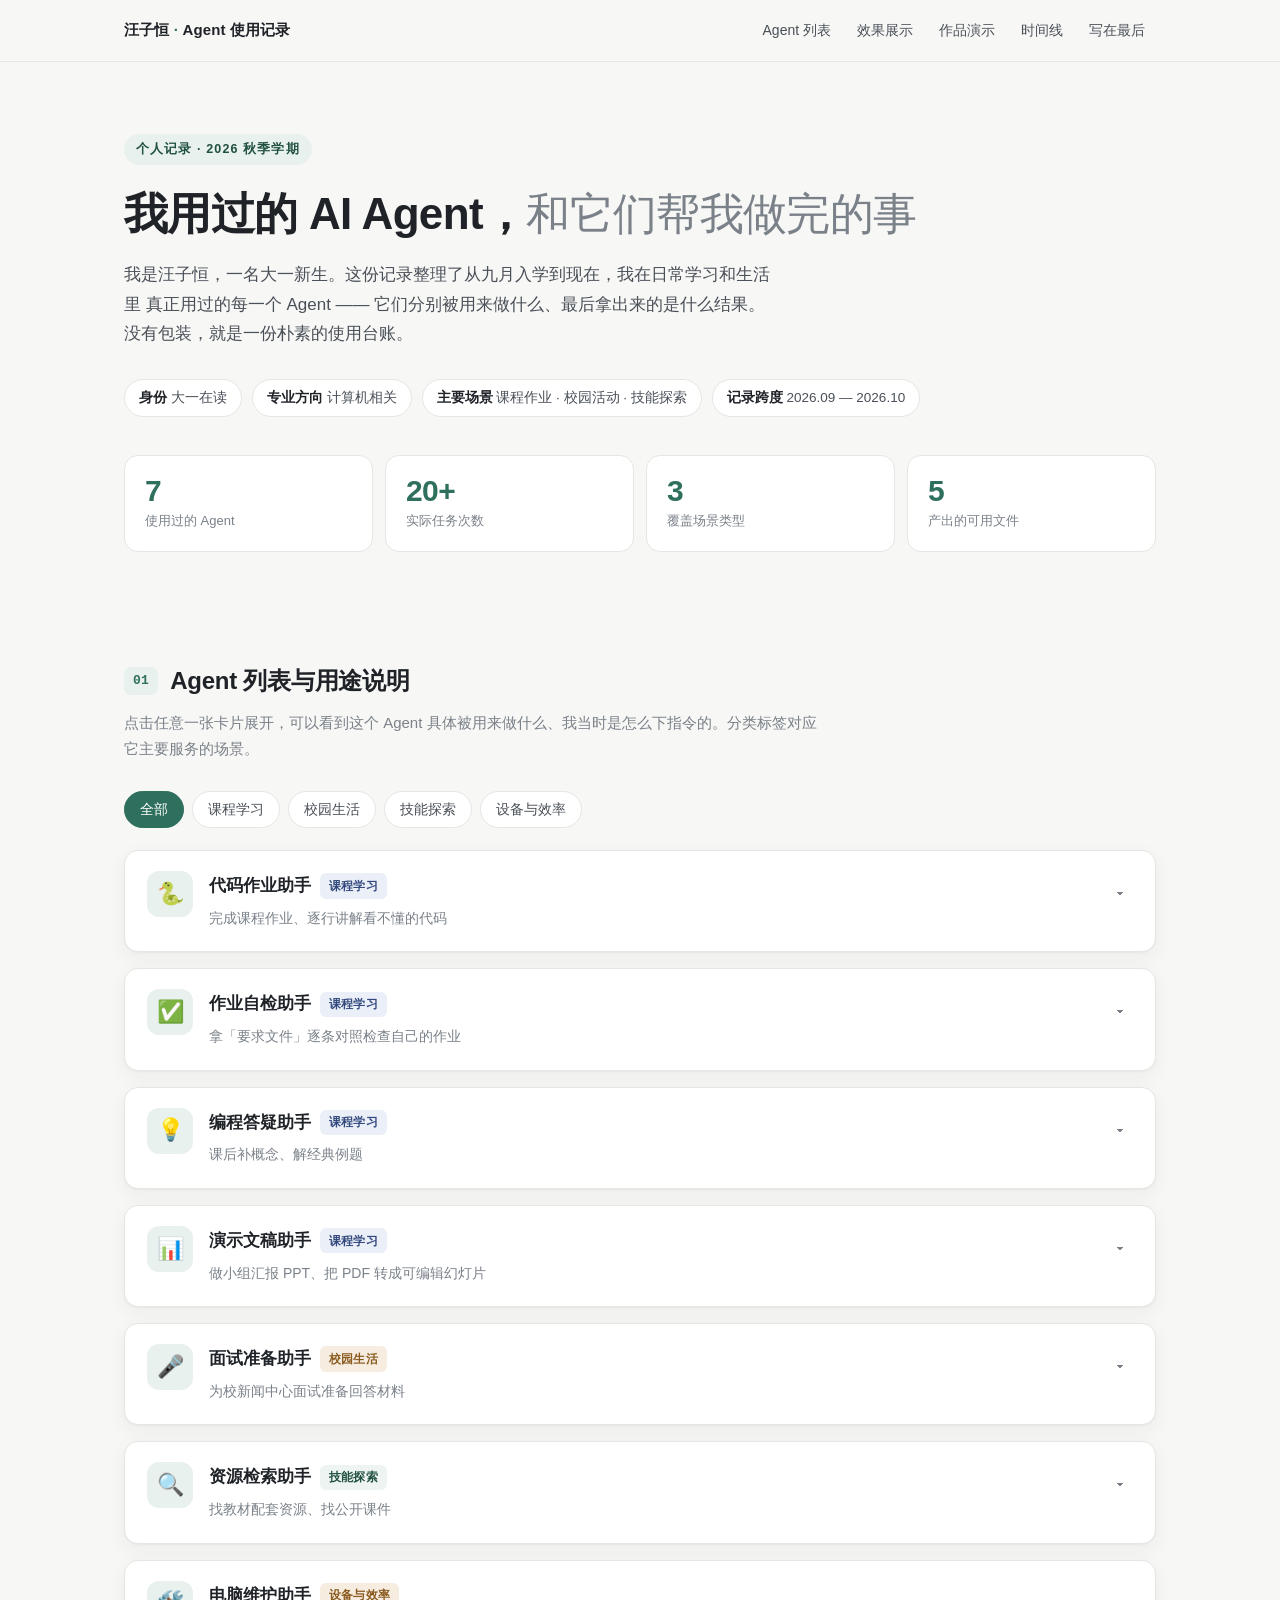
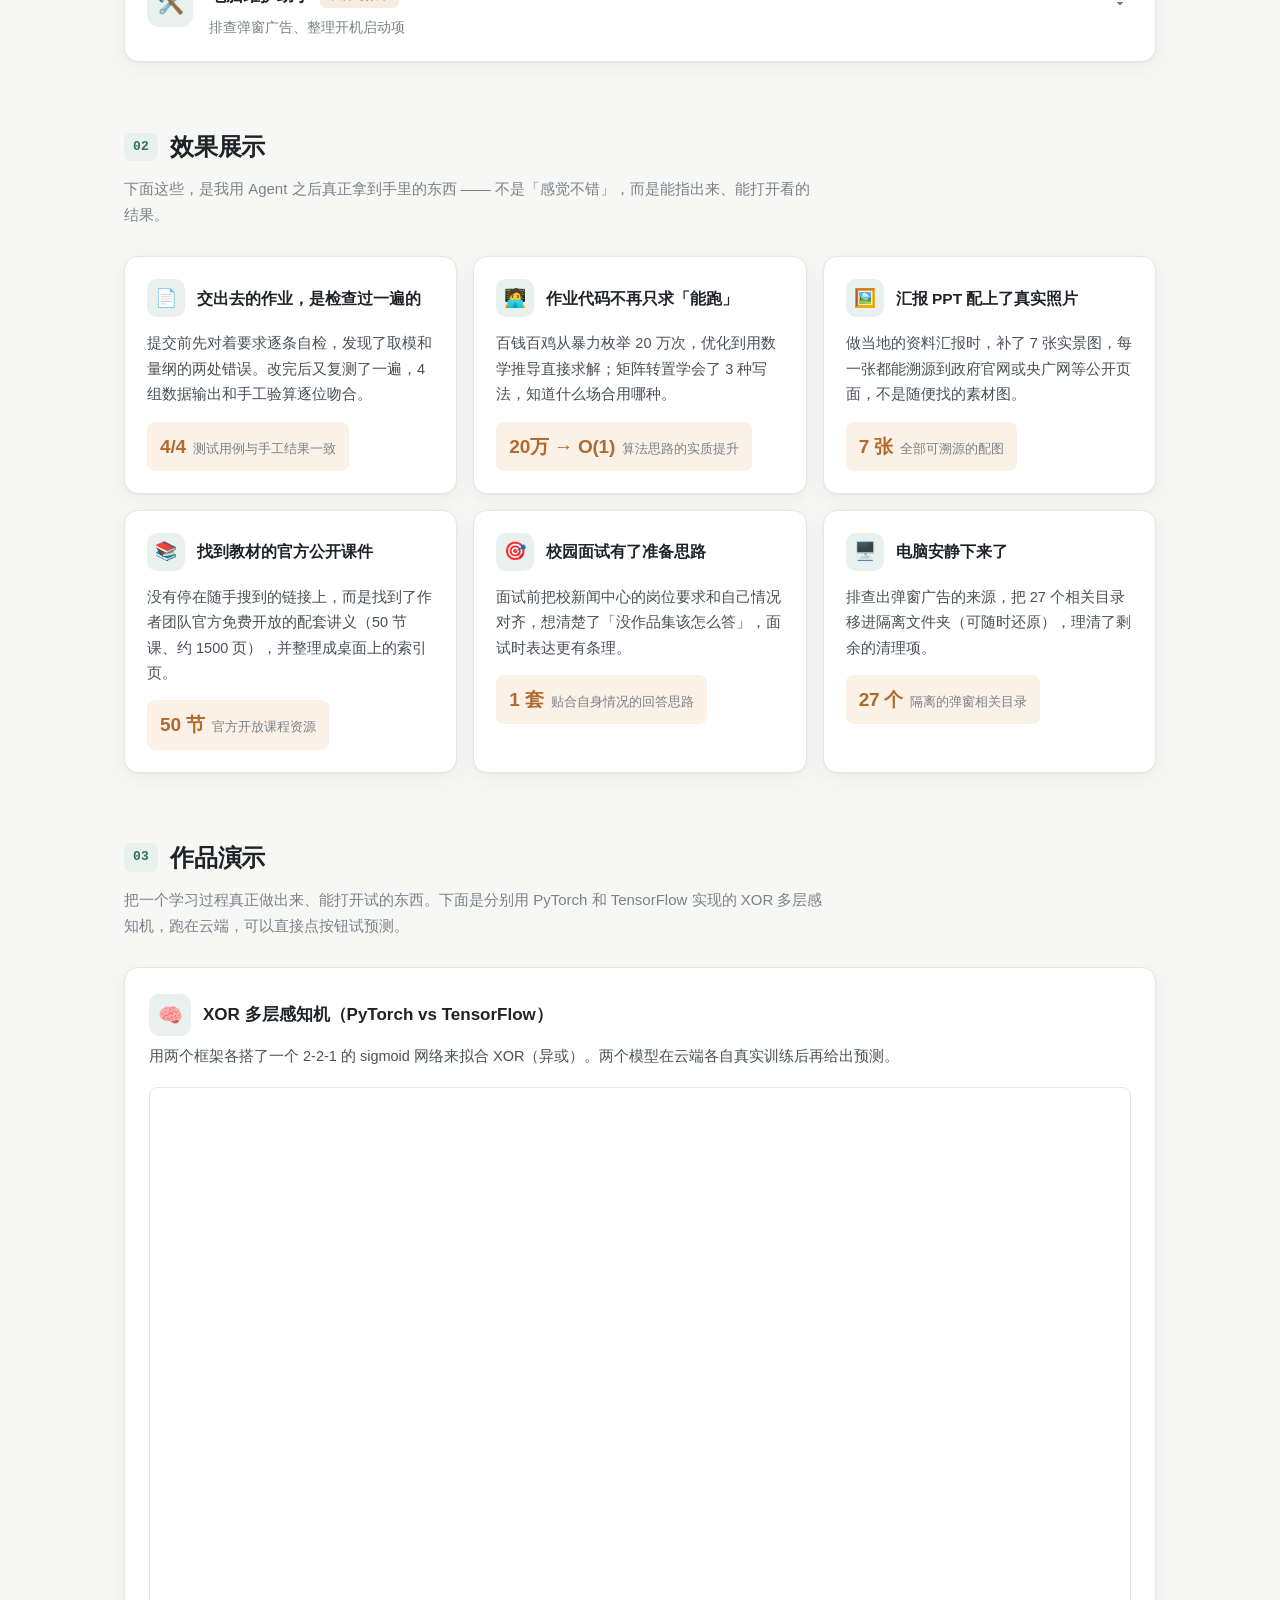
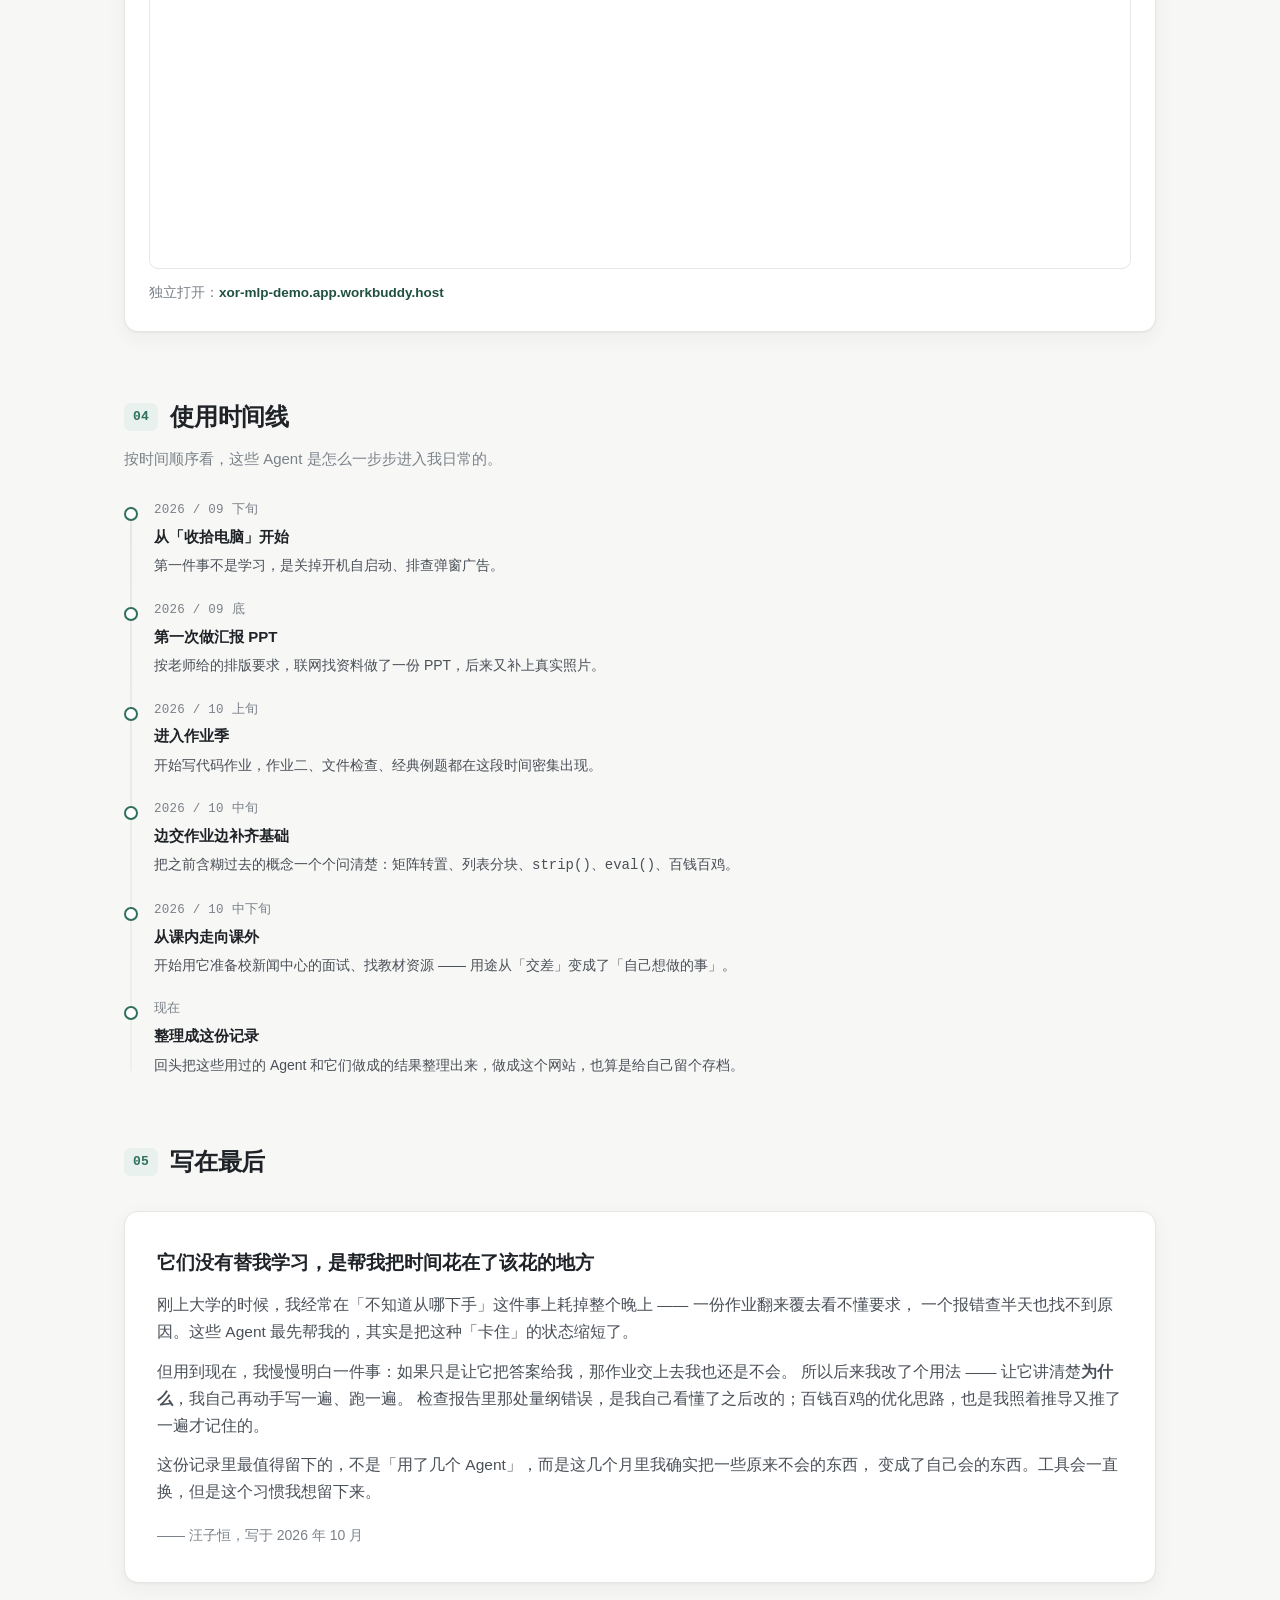
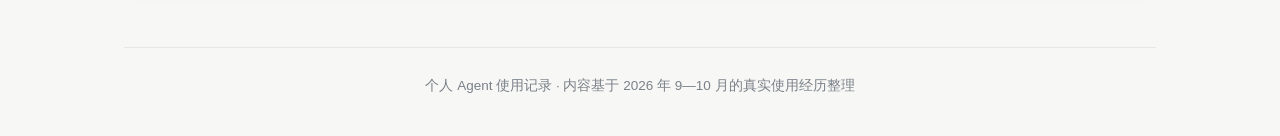
==== index.html @ 270095f9 "Initial commit: 我的 AI Agent 使用记录（GitHub Pages 版，隐藏留言区）" ====
<!DOCTYPE html>
<html lang="zh-CN">
<head>
<meta charset="UTF-8">
<meta name="viewport" content="width=device-width, initial-scale=1.0">
<title>我的 AI Agent 使用记录 · 汪子恒</title>
<style>
  :root{
    --bg:#f7f7f5;
    --surface:#ffffff;
    --surface-2:#fbfbfa;
    --ink:#1f2328;
    --ink-soft:#4a5058;
    --ink-mute:#7a8189;
    --line:#e6e6e2;
    --line-soft:#efefeb;
    --accent:#2f6f5e;
    --accent-soft:#e8f1ee;
    --accent-ink:#20503f;
    --warm:#b06a2c;
    --warm-soft:#fbf1e6;
    --radius:14px;
    --radius-sm:9px;
    --shadow:0 1px 2px rgba(31,35,40,.04), 0 6px 20px rgba(31,35,40,.05);
    --shadow-hover:0 2px 4px rgba(31,35,40,.05), 0 12px 32px rgba(31,35,40,.09);
    --mono:"SFMono-Regular",Consolas,"Liberation Mono",Menlo,monospace;
  }
  *{box-sizing:border-box;}
  html{scroll-behavior:smooth;}
  body{
    margin:0;
    background:var(--bg);
    color:var(--ink);
    font-family:-apple-system,BlinkMacSystemFont,"Segoe UI","PingFang SC","Hiragino Sans GB","Microsoft YaHei",sans-serif;
    font-size:16px;
    line-height:1.75;
    -webkit-font-smoothing:antialiased;
  }

  /* ---------- 顶栏 ---------- */
  .topbar{
    position:sticky;top:0;z-index:50;
    backdrop-filter:blur(12px);
    background:rgba(247,247,245,.86);
    border-bottom:1px solid var(--line);
  }
  .topbar-inner{
    max-width:1080px;margin:0 auto;padding:12px 24px;
    display:flex;align-items:center;gap:20px;
  }
  .brand{font-weight:650;letter-spacing:.01em;font-size:15px;color:var(--ink);text-decoration:none;white-space:nowrap;}
  .brand .dot{color:var(--accent);}
  .nav{display:flex;gap:4px;margin-left:auto;flex-wrap:wrap;}
  .nav a{
    color:var(--ink-soft);text-decoration:none;font-size:14px;
    padding:6px 11px;border-radius:8px;transition:.18s;
  }
  .nav a:hover{background:var(--accent-soft);color:var(--accent-ink);}

  .wrap{max-width:1080px;margin:0 auto;padding:0 24px;}

  /* ---------- Hero ---------- */
  .hero{padding:72px 0 44px;}
  .eyebrow{
    display:inline-block;font-size:12.5px;letter-spacing:.09em;font-weight:600;
    color:var(--accent-ink);background:var(--accent-soft);
    padding:5px 12px;border-radius:999px;margin-bottom:22px;
  }
  .hero h1{
    font-size:clamp(28px,4.4vw,44px);
    line-height:1.24;margin:0 0 18px;font-weight:680;letter-spacing:-.015em;
  }
  .hero h1 .thin{color:var(--ink-mute);font-weight:480;}
  .hero p.lede{
    font-size:17px;color:var(--ink-soft);max-width:660px;margin:0 0 30px;
  }
  .idcard{
    display:flex;flex-wrap:wrap;gap:10px;
  }
  .chip{
    font-size:13.5px;color:var(--ink-soft);background:var(--surface);
    border:1px solid var(--line);border-radius:999px;padding:6px 14px;
  }
  .chip b{color:var(--ink);font-weight:600;}

  /* ---------- 概览统计 ---------- */
  .stats{
    display:grid;grid-template-columns:repeat(auto-fit,minmax(150px,1fr));
    gap:12px;margin:38px 0 8px;
  }
  .stat{
    background:var(--surface);border:1px solid var(--line);border-radius:var(--radius);
    padding:18px 20px;
  }
  .stat .num{font-size:30px;font-weight:680;line-height:1.15;color:var(--accent);letter-spacing:-.02em;}
  .stat .lbl{font-size:13px;color:var(--ink-mute);margin-top:2px;}

  /* ---------- 章节 ---------- */
  section{padding:56px 0 8px;scroll-margin-top:70px;}
  .sec-head{margin-bottom:28px;}
  .sec-head h2{
    font-size:24px;font-weight:660;margin:0 0 8px;letter-spacing:-.01em;
    display:flex;align-items:center;gap:12px;
  }
  .sec-head h2 .idx{
    font-family:var(--mono);font-size:13px;font-weight:600;color:var(--accent);
    background:var(--accent-soft);border-radius:7px;padding:3px 9px;letter-spacing:.02em;
  }
  .sec-head p{color:var(--ink-mute);margin:0;font-size:15px;max-width:700px;}

  /* ---------- 筛选 ---------- */
  .filters{display:flex;gap:8px;flex-wrap:wrap;margin-bottom:22px;}
  .filters button{
    font:inherit;font-size:13.5px;cursor:pointer;
    background:var(--surface);border:1px solid var(--line);color:var(--ink-soft);
    padding:6px 15px;border-radius:999px;transition:.18s;
  }
  .filters button:hover{border-color:var(--accent);color:var(--accent-ink);}
  .filters button.active{background:var(--accent);border-color:var(--accent);color:#fff;}

  /* ---------- Agent 卡片 ---------- */
  .agents{display:grid;gap:16px;}
  .card{
    background:var(--surface);border:1px solid var(--line);border-radius:var(--radius);
    padding:0;overflow:hidden;transition:.22s;box-shadow:var(--shadow);
  }
  .card:hover{box-shadow:var(--shadow-hover);border-color:#d8d8d3;}
  .card-head{
    display:flex;align-items:flex-start;gap:16px;
    padding:20px 22px;cursor:pointer;user-select:none;
  }
  .icon{
    flex:0 0 auto;width:46px;height:46px;border-radius:12px;
    display:grid;place-items:center;font-size:22px;
    background:var(--accent-soft);
  }
  .icon.warm{background:var(--warm-soft);}
  .card-title{flex:1 1 auto;min-width:0;}
  .card-title h3{
    margin:0 0 5px;font-size:17px;font-weight:640;letter-spacing:-.005em;
    display:flex;align-items:center;gap:9px;flex-wrap:wrap;
  }
  .card-title .role{font-size:14px;color:var(--ink-mute);margin:0;}
  .tag{
    font-size:11.5px;font-weight:600;letter-spacing:.03em;
    padding:2.5px 9px;border-radius:6px;
    background:#eef4f2;color:var(--accent-ink);
  }
  .tag.study{background:#eaeff8;color:#33497d;}
  .tag.campus{background:#f6ece0;color:#8a5a1e;}
  .tag.skill{background:#eef4f2;color:var(--accent-ink);}
  .chev{
    flex:0 0 auto;width:26px;height:26px;border-radius:50%;
    display:grid;place-items:center;color:var(--ink-mute);
    transition:transform .25s;margin-top:8px;
  }
  .card.open .chev{transform:rotate(180deg);}

  .card-body{
    max-height:0;overflow:hidden;
    transition:max-height .34s ease;
    border-top:1px solid transparent;
  }
  .card.open .card-body{border-top-color:var(--line-soft);}
  .card-body-inner{padding:20px 22px 24px;}
  .grid2{display:grid;grid-template-columns:1fr 1fr;gap:22px;}
  @media(max-width:720px){.grid2{grid-template-columns:1fr;gap:18px;}}

  .block h4{
    margin:0 0 9px;font-size:13px;font-weight:660;letter-spacing:.06em;
    color:var(--ink-mute);text-transform:uppercase;
    display:flex;align-items:center;gap:7px;
  }
  .block h4::before{
    content:"";width:3px;height:13px;border-radius:2px;background:var(--accent);
  }
  .block.warm h4::before{background:var(--warm);}
  .block ul{margin:0;padding-left:0;list-style:none;}
  .block li{
    position:relative;padding-left:17px;margin-bottom:7px;
    font-size:14.5px;color:var(--ink-soft);line-height:1.7;
  }
  .block li::before{
    content:"";position:absolute;left:2px;top:.68em;
    width:5px;height:5px;border-radius:50%;background:#c3c8cc;
  }
  .block li b{color:var(--ink);font-weight:600;}

  .prompt{
    margin-top:16px;background:var(--surface-2);border:1px solid var(--line-soft);
    border-radius:var(--radius-sm);padding:12px 15px;
    font-size:13.5px;color:var(--ink-soft);
  }
  .prompt .k{
    font-family:var(--mono);font-size:11px;font-weight:600;letter-spacing:.05em;
    color:var(--ink-mute);display:block;margin-bottom:5px;
  }
  .prompt q{font-style:normal;color:var(--ink);}

  /* ---------- 效果 ---------- */
  .effects{display:grid;grid-template-columns:repeat(auto-fit,minmax(280px,1fr));gap:16px;}
  .ecard{
    background:var(--surface);border:1px solid var(--line);border-radius:var(--radius);
    padding:22px;box-shadow:var(--shadow);transition:.22s;
  }
  .ecard:hover{box-shadow:var(--shadow-hover);}
  .ecard .eh{display:flex;align-items:center;gap:12px;margin-bottom:14px;}
  .ecard .eh .en{
    flex:0 0 auto;width:38px;height:38px;border-radius:10px;
    display:grid;place-items:center;font-size:18px;background:var(--accent-soft);
  }
  .ecard h5{margin:0;font-size:15.5px;font-weight:640;}
  .ecard p{margin:0 0 12px;font-size:14.5px;color:var(--ink-soft);}
  .metric{
    display:inline-flex;align-items:baseline;gap:7px;
    background:var(--warm-soft);border-radius:8px;padding:8px 13px;margin-top:2px;
  }
  .metric b{font-size:19px;font-weight:680;color:var(--warm);letter-spacing:-.01em;}
  .metric span{font-size:12.5px;color:var(--ink-mute);}

  /* ---------- 嵌入式作品演示 ---------- */
  .demo-hero{
    grid-column:1 / -1;
    background:var(--surface);border:1px solid var(--line);border-radius:var(--radius);
    padding:26px 24px;box-shadow:var(--shadow);
  }
  .demo-hero .dh-head{display:flex;align-items:center;gap:12px;margin-bottom:4px;flex-wrap:wrap;}
  .demo-hero .dh-head .en{
    flex:0 0 auto;width:42px;height:42px;border-radius:10px;
    display:grid;place-items:center;font-size:20px;background:var(--accent-soft);
  }
  .demo-hero h5{margin:0;font-size:17px;font-weight:650;}
  .demo-hero .desc{color:var(--ink-soft);font-size:14.5px;margin:8px 0 18px;}
  .demo-frame{width:100%;border:1px solid var(--line);border-radius:var(--radius-sm);background:#fff;overflow:hidden;}
  .demo-frame iframe{display:block;width:100%;height:780px;border:0;}
  .demo-link{margin-top:12px;font-size:13.5px;color:var(--ink-mute);}
  .demo-link a{color:var(--accent-ink);font-weight:600;text-decoration:none;}
  .demo-link a:hover{text-decoration:underline;}

  /* ---------- 时间线 ---------- */
  .timeline{position:relative;margin-top:6px;padding-left:26px;}
  .timeline::before{
    content:"";position:absolute;left:6px;top:6px;bottom:6px;width:2px;
    background:linear-gradient(var(--line),var(--line-soft));
  }
  .tl-item{position:relative;padding:0 0 22px 4px;}
  .tl-item:last-child{padding-bottom:0;}
  .tl-item::before{
    content:"";position:absolute;left:-26px;top:7px;width:10px;height:10px;
    border-radius:50%;background:var(--surface);border:2.5px solid var(--accent);
  }
  .tl-date{font-family:var(--mono);font-size:12.5px;color:var(--ink-mute);letter-spacing:.02em;}
  .tl-item h5{margin:2px 0 3px;font-size:15px;font-weight:620;}
  .tl-item p{margin:0;font-size:14px;color:var(--ink-soft);}

  /* ---------- 结语 ---------- */
  .closing{
    background:var(--surface);border:1px solid var(--line);border-radius:var(--radius);
    padding:34px 32px;margin-top:14px;box-shadow:var(--shadow);
  }
  .closing h3{margin:0 0 12px;font-size:19px;font-weight:650;}
  .closing p{margin:0 0 12px;font-size:15.5px;color:var(--ink-soft);}
  .closing p:last-child{margin-bottom:0;}
  .closing .sign{margin-top:18px;font-size:14px;color:var(--ink-mute);}

  /* ---------- 访客留言 ---------- */
  .gb-wrap{display:grid;grid-template-columns:minmax(0,400px) minmax(0,1fr);gap:26px;align-items:start;}
  .gb-form{
    background:var(--surface);border:1px solid var(--line);border-radius:var(--radius);
    padding:22px;box-shadow:var(--shadow);
  }
  .gb-row{margin-bottom:14px;}
  .gb-row label{
    display:block;font-size:13px;font-weight:600;letter-spacing:.03em;
    color:var(--ink-mute);margin-bottom:6px;
  }
  .gb-row input,.gb-row textarea{
    width:100%;font:inherit;font-size:14.5px;color:var(--ink);
    background:var(--surface-2);border:1px solid var(--line);
    border-radius:var(--radius-sm);padding:10px 13px;transition:.18s;resize:vertical;
  }
  .gb-row input:focus,.gb-row textarea:focus{
    outline:none;border-color:var(--accent);background:var(--surface);
    box-shadow:0 0 0 3px var(--accent-soft);
  }
  .gb-row input::placeholder,.gb-row textarea::placeholder{color:#a9b0b6;}
  .gb-foot{display:flex;align-items:center;gap:14px;margin-top:4px;}
  .gb-hint{font-size:12.5px;color:var(--ink-mute);font-family:var(--mono);}
  .gb-foot button{
    margin-left:auto;font:inherit;font-size:14.5px;font-weight:600;cursor:pointer;
    color:#fff;background:var(--accent);border:1px solid var(--accent);
    border-radius:999px;padding:9px 22px;transition:.18s;
  }
  .gb-foot button:hover:not(:disabled){background:var(--accent-ink);border-color:var(--accent-ink);}
  .gb-foot button:disabled{opacity:.6;cursor:not-allowed;}
  .gb-status{
    margin-top:0;font-size:13.5px;border-radius:var(--radius-sm);
    padding:0 13px;max-height:0;overflow:hidden;transition:.2s;
  }
  .gb-status.show{margin-top:12px;padding:10px 13px;max-height:120px;}
  .gb-status.ok{background:var(--accent-soft);color:var(--accent-ink);}
  .gb-status.err{background:#fdeceb;color:#a3352c;}

  .gb-list-head{display:flex;align-items:baseline;gap:10px;margin:0 0 14px;flex-wrap:wrap;}
  .gb-list-head h3{margin:0;font-size:16px;font-weight:640;}
  .gb-total{font-size:13px;color:var(--ink-mute);font-family:var(--mono);}
  .gb-list{display:grid;gap:11px;max-height:540px;overflow-y:auto;padding-right:4px;}
  .gb-item{
    display:flex;gap:12px;background:var(--surface);
    border:1px solid var(--line);border-radius:var(--radius-sm);
    padding:13px 15px;box-shadow:var(--shadow);
  }
  .gb-avatar{
    flex:0 0 auto;width:34px;height:34px;border-radius:50%;
    display:grid;place-items:center;font-size:14px;font-weight:640;
    background:var(--accent-soft);color:var(--accent-ink);
  }
  .gb-item-body{min-width:0;flex:1 1 auto;}
  .gb-item-top{display:flex;align-items:baseline;gap:9px;flex-wrap:wrap;margin-bottom:3px;}
  .gb-item-top b{font-size:14.5px;font-weight:640;color:var(--ink);}
  .gb-item-top time{font-size:12px;color:var(--ink-mute);font-family:var(--mono);}
  .gb-item-body p{margin:0;font-size:14.5px;color:var(--ink-soft);word-break:break-word;white-space:pre-wrap;}
  .gb-empty{
    background:var(--surface);border:1px dashed var(--line);border-radius:var(--radius-sm);
    padding:26px 20px;text-align:center;font-size:14px;color:var(--ink-mute);
  }
  .gb-empty.warn{border-style:solid;border-color:#f0d5d2;background:#fdf6f5;color:#a3352c;}

  footer{
    margin-top:56px;padding:26px 0 40px;border-top:1px solid var(--line);
    color:var(--ink-mute);font-size:13.5px;text-align:center;
  }
  footer .fwrap{max-width:1080px;margin:0 auto;padding:0 24px;}

  @media(max-width:640px){
    .wrap{padding:0 18px;}
    .topbar-inner{padding:10px 18px;}
    .hero{padding:48px 0 34px;}
    .card-head{padding:16px 16px;gap:12px;}
    .card-body-inner{padding:16px 16px 20px;}
    .icon{width:40px;height:40px;font-size:19px;}
    section{padding:44px 0 8px;}
    .closing{padding:24px 20px;}
    .gb-wrap{grid-template-columns:1fr;gap:20px;}
    .gb-form{padding:18px;}
  }

  @media(max-width:860px){
    .gb-wrap{grid-template-columns:1fr;gap:20px;}
  }
</style>
</head>
<body>

<div class="topbar">
  <div class="topbar-inner">
    <a class="brand" href="#top">汪子恒 <span class="dot">·</span> Agent 使用记录</a>
    <nav class="nav">
      <a href="#agents">Agent 列表</a>
      <a href="#effects">效果展示</a>
      <a href="#works">作品演示</a>
      <a href="#timeline">时间线</a>
      <a href="#about">写在最后</a>
    </nav>
  </div>
</div>

<div class="wrap" id="top">

  <!-- ========== HERO ========== -->
  <header class="hero">
    <span class="eyebrow">个人记录 · 2026 秋季学期</span>
    <h1>我用过的 AI Agent，<span class="thin">和它们帮我做完的事</span></h1>
    <p class="lede">
      我是汪子恒，一名大一新生。这份记录整理了从九月入学到现在，我在日常学习和生活里
      真正用过的每一个 Agent —— 它们分别被用来做什么、最后拿出来的是什么结果。
      没有包装，就是一份朴素的使用台账。
    </p>
    <div class="idcard">
      <span class="chip"><b>身份</b> 大一在读</span>
      <span class="chip"><b>专业方向</b> 计算机相关</span>
      <span class="chip"><b>主要场景</b> 课程作业 · 校园活动 · 技能探索</span>
      <span class="chip"><b>记录跨度</b> 2026.09 — 2026.10</span>
    </div>

    <div class="stats">
      <div class="stat"><div class="num">7</div><div class="lbl">使用过的 Agent</div></div>
      <div class="stat"><div class="num">20+</div><div class="lbl">实际任务次数</div></div>
      <div class="stat"><div class="num">3</div><div class="lbl">覆盖场景类型</div></div>
      <div class="stat"><div class="num">5</div><div class="lbl">产出的可用文件</div></div>
    </div>
  </header>

  <!-- ========== 一、AGENT 列表 + 用途 ========== -->
  <section id="agents">
    <div class="sec-head">
      <h2><span class="idx">01</span> Agent 列表与用途说明</h2>
      <p>点击任意一张卡片展开，可以看到这个 Agent 具体被用来做什么、我当时是怎么下指令的。分类标签对应它主要服务的场景。</p>
    </div>

    <div class="filters">
      <button class="active" data-filter="all">全部</button>
      <button data-filter="study">课程学习</button>
      <button data-filter="campus">校园生活</button>
      <button data-filter="skill">技能探索</button>
      <button data-filter="system">设备与效率</button>
    </div>

    <div class="agents" id="agentList">

      <!-- 1. Python 作业助手 -->
      <article class="card" data-cat="study">
        <div class="card-head">
          <div class="icon">🐍</div>
          <div class="card-title">
            <h3>代码作业助手 <span class="tag study">课程学习</span></h3>
            <p class="role">完成课程作业、逐行讲解看不懂的代码</p>
          </div>
          <div class="chev">▾</div>
        </div>
        <div class="card-body"><div class="card-body-inner">
          <div class="grid2">
            <div class="block">
              <h4>用来做什么</h4>
              <ul>
                <li>把课程发下来的 <b>作业压缩包（作业二.zip）</b> 解压后，按题目要求补全里面的 Python 代码</li>
                <li>对已经写出来但看不懂的代码<b>逐行解释</b>，比如 <code>prime_set = set(primes)</code> 为什么要转成集合</li>
                <li>解释基础但容易混的语法点：<code>strip()</code> 到底去掉什么、<code>eval()</code> 是干什么用的</li>
                <li>把课本或老师图里的代码<b>照着复现</b>成可运行文件</li>
              </ul>
            </div>
            <div class="block warm">
              <h4>得到什么</h4>
              <ul>
                <li>作业从「卡住」到能跑通、能交上去</li>
                <li>不只是拿到答案，还看懂了为什么这么写</li>
                <li>攒下一批自己写的、能直接复用的代码片段</li>
              </ul>
            </div>
          </div>
          <div class="prompt">
            <span class="k">当时下的指令</span>
            <q>@作业二.zip 完成压缩包中编写代码的任务</q> &nbsp;·&nbsp;
            <q>4_10.py 中 strip() 的作用</q>
          </div>
        </div></div>
      </article>

      <!-- 2. 代码审查 / 作业检查 -->
      <article class="card" data-cat="study">
        <div class="card-head">
          <div class="icon">✅</div>
          <div class="card-title">
            <h3>作业自检助手 <span class="tag study">课程学习</span></h3>
            <p class="role">拿「要求文件」逐条对照检查自己的作业</p>
          </div>
          <div class="chev">▾</div>
        </div>
        <div class="card-body"><div class="card-body-inner">
          <div class="grid2">
            <div class="block">
              <h4>用来做什么</h4>
              <ul>
                <li>把<b>作业要求（文件二）</b>和<b>我的提交（文件一）</b>一起交给它，让它逐条比对</li>
                <li>输出一份检查报告：符合 / 部分符合 / 不符合，并标注具体行号</li>
                <li>改完之后再让它复查一遍，确认之前的扣分点是否真的修好了</li>
                <li>比较两个压缩包的内容，确认哪个版本才满足要求</li>
              </ul>
            </div>
            <div class="block warm">
              <h4>得到什么</h4>
              <ul>
                <li>提交前就发现了一处量纲错误（<code>20 % V</code> 应为 <code>20000 / V</code>）</li>
                <li>用 4 组测试数据逐一验算，输出与手工计算完全吻合</li>
                <li>养成「交之前先自检一遍」的习惯</li>
              </ul>
            </div>
          </div>
          <div class="prompt">
            <span class="k">当时下的指令</span>
            <q>以「文件二」中的要求作为验收标准，逐条检查「文件一」的实现是否合规</q>
          </div>
        </div></div>
      </article>

      <!-- 3. 学习答疑 -->
      <article class="card" data-cat="study">
        <div class="card-head">
          <div class="icon">💡</div>
          <div class="card-title">
            <h3>编程答疑助手 <span class="tag study">课程学习</span></h3>
            <p class="role">课后补概念、解经典例题</p>
          </div>
          <div class="chev">▾</div>
        </div>
        <div class="card-body"><div class="card-body-inner">
          <div class="grid2">
            <div class="block">
              <h4>用来做什么</h4>
              <ul>
                <li>问基础概念：<b>Python 里怎么实现矩阵转置</b>，要几种不同写法并对比</li>
                <li>解经典例题：用 <b>for 循环解「百钱百鸡」</b>，要求说清变量设计和运行流程</li>
                <li>搞懂小技巧：列表分块打印 <code>for n in range(0,len(lst),5)</code> 是怎么工作的</li>
              </ul>
            </div>
            <div class="block warm">
              <h4>得到什么</h4>
              <ul>
                <li>矩阵转置一次拿到 <b>3 种写法</b>（<code>zip(*m)</code>、列表推导、NumPy），知道各自适用场景</li>
                <li>百钱百鸡从「暴力枚举 20 万次」优化到<b>数学推导 O(1)</b> 求解，理解了循环剪枝</li>
                <li>课堂上没听懂的细节，课后自己补上了</li>
              </ul>
            </div>
          </div>
          <div class="prompt">
            <span class="k">当时下的指令</span>
            <q>python 中怎么实现矩阵的转置</q> &nbsp;·&nbsp;
            <q>python for 循环解决百钱百鸡问题</q>
          </div>
        </div></div>
      </article>

      <!-- 4. 演示文稿 -->
      <article class="card" data-cat="study">
        <div class="card-head">
          <div class="icon">📊</div>
          <div class="card-title">
            <h3>演示文稿助手 <span class="tag study">课程学习</span></h3>
            <p class="role">做小组汇报 PPT、把 PDF 转成可编辑幻灯片</p>
          </div>
          <div class="chev">▾</div>
        </div>
        <div class="card-body"><div class="card-body-inner">
          <div class="grid2">
            <div class="block">
              <h4>用来做什么</h4>
              <ul>
                <li>按给定的排版要求，联网搜集一个地方的资料并做成 <b>PPTX</b></li>
                <li>给已经做好的 PPT，在介绍页里补上<b>真实的实景照片</b>，而不是随便找的素材图</li>
                <li>把一份<b>样张 PDF 转成可编辑的 PPT</b>，方便继续改</li>
              </ul>
            </div>
            <div class="block warm">
              <h4>得到什么</h4>
              <ul>
                <li>一份完整的汇报 PPT，<b>7 张配图全部可溯源</b>（政府官网、央广网等公开页面）</li>
                <li>配图是逐张核对页面文字说明确认的，没有凭文件名猜</li>
                <li>省下了大量「找图 + 排版」的时间</li>
              </ul>
            </div>
          </div>
          <div class="prompt">
            <span class="k">当时下的指令</span>
            <q>联网搜索江苏省连云港市灌南县的相关资料并以此制作符合图片要求的 pptx 文件</q>
          </div>
        </div></div>
      </article>

      <!-- 5. 校园面试准备 -->
      <article class="card" data-cat="campus">
        <div class="card-head">
          <div class="icon">🎤</div>
          <div class="card-title">
            <h3>面试准备助手 <span class="tag campus">校园生活</span></h3>
            <p class="role">为校新闻中心面试准备回答材料</p>
          </div>
          <div class="chev">▾</div>
        </div>
        <div class="card-body"><div class="card-body-inner">
          <div class="grid2">
            <div class="block">
              <h4>用来做什么</h4>
              <ul>
                <li>准备参加<b>校新闻中心面试</b>，岗位负责海报创作和资料整理</li>
                <li>把自己的实际情况说清楚（有软件基础、但还没有成型作品），让它帮忙想怎么答</li>
                <li>针对「学长学姐面谈」这种形式，准备怎么展示「能干活、好带」</li>
              </ul>
            </div>
            <div class="block warm">
              <h4>得到什么</h4>
              <ul>
                <li>理清了面试的重点：<b>筛的是能不能干活，不是有没有作品集</b></li>
                <li>拿到一套贴合自己真实情况的回答思路，不是套话</li>
                <li>面试时心里有底，表达更有条理</li>
              </ul>
            </div>
          </div>
          <div class="prompt">
            <span class="k">当时下的指令</span>
            <q>我要参加校新闻中心的面试，负责海报创作和资料整理，帮我准备一些回答材料</q>
          </div>
        </div></div>
      </article>

      <!-- 6. 技能探索 / 资源检索 -->
      <article class="card" data-cat="skill">
        <div class="card-head">
          <div class="icon">🔍</div>
          <div class="card-title">
            <h3>资源检索助手 <span class="tag skill">技能探索</span></h3>
            <p class="role">找教材配套资源、找公开课件</p>
          </div>
          <div class="chev">▾</div>
        </div>
        <div class="card-body"><div class="card-body-inner">
          <div class="grid2">
            <div class="block">
              <h4>用来做什么</h4>
              <ul>
                <li>拍照上传一本教材封面，让它帮忙找<b>公开的配套讲义和课件</b></li>
                <li>不满足于随手搜到的链接，要求核实来源是否官方、是否真的能下载</li>
                <li>把找到的资源整理成一个<b>可以点开就跳转的索引页</b></li>
              </ul>
            </div>
            <div class="block warm">
              <h4>得到什么</h4>
              <ul>
                <li>找到作者团队<b>官方免费开放</b>的配套课件（约 1500 页、50 节课），比找来源不明的 PDF 靠谱</li>
                <li>整理出一份本地 HTML 索引页，放桌面随时点开</li>
                <li>学会了「先找官方渠道」这个检索习惯</li>
              </ul>
            </div>
          </div>
          <div class="prompt">
            <span class="k">当时下的指令</span>
            <q>在 github 上找到这本书的 PDF 版，文件放在桌面上</q> &nbsp;·&nbsp;
            <q>找找这本书公开的教学课件</q>
          </div>
        </div></div>
      </article>

      <!-- 7. 设备与效率 -->
      <article class="card" data-cat="system">
        <div class="card-head">
          <div class="icon">🛠️</div>
          <div class="card-title">
            <h3>电脑维护助手 <span class="tag campus">设备与效率</span></h3>
            <p class="role">排查弹窗广告、整理开机启动项</p>
          </div>
          <div class="chev">▾</div>
        </div>
        <div class="card-body"><div class="card-body-inner">
          <div class="grid2">
            <div class="block">
              <h4>用来做什么</h4>
              <ul>
                <li>电脑老是<b>弹广告窗口</b>，让它帮忙查清楚这些弹窗是从哪来的</li>
                <li>把查到的垃圾程序相关目录<b>整体移到隔离文件夹</b>，而不是直接删掉</li>
                <li>处理掉后台的开机自启动项，让开机更清爽</li>
              </ul>
            </div>
            <div class="block warm">
              <h4>得到什么</h4>
              <ul>
                <li>定位并隔离了 <b>27 个弹窗相关的数据目录</b>（采用移动而非删除，随时可还原）</li>
                <li>搞清楚了还残留哪些需要管理员权限才能处理的部分</li>
                <li>电脑安静了不少，也学会了怎么自己排查这类问题</li>
              </ul>
            </div>
          </div>
          <div class="prompt">
            <span class="k">当时下的指令</span>
            <q>我的电脑有广告弹窗，帮我检查来自哪</q> &nbsp;·&nbsp;
            <q>关闭 WorkBuddy 的开机自启动</q>
          </div>
        </div></div>
      </article>

    </div>
  </section>

  <!-- ========== 二、效果展示 ========== -->
  <section id="effects">
    <div class="sec-head">
      <h2><span class="idx">02</span> 效果展示</h2>
      <p>下面这些，是我用 Agent 之后真正拿到手里的东西 —— 不是「感觉不错」，而是能指出来、能打开看的结果。</p>
    </div>

    <div class="effects">

      <div class="ecard">
        <div class="eh"><div class="en">📄</div><h5>交出去的作业，是检查过一遍的</h5></div>
        <p>提交前先对着要求逐条自检，发现了取模和量纲的两处错误。改完后又复测了一遍，4 组数据输出和手工验算逐位吻合。</p>
        <div class="metric"><b>4/4</b><span>测试用例与手工结果一致</span></div>
      </div>

      <div class="ecard">
        <div class="eh"><div class="en">🧑‍💻</div><h5>作业代码不再只求「能跑」</h5></div>
        <p>百钱百鸡从暴力枚举 20 万次，优化到用数学推导直接求解；矩阵转置学会了 3 种写法，知道什么场合用哪种。</p>
        <div class="metric"><b>20万 → O(1)</b><span>算法思路的实质提升</span></div>
      </div>

      <div class="ecard">
        <div class="eh"><div class="en">🖼️</div><h5>汇报 PPT 配上了真实照片</h5></div>
        <p>做当地的资料汇报时，补了 7 张实景图，每一张都能溯源到政府官网或央广网等公开页面，不是随便找的素材图。</p>
        <div class="metric"><b>7 张</b><span>全部可溯源的配图</span></div>
      </div>

      <div class="ecard">
        <div class="eh"><div class="en">📚</div><h5>找到教材的官方公开课件</h5></div>
        <p>没有停在随手搜到的链接上，而是找到了作者团队官方免费开放的配套讲义（50 节课、约 1500 页），并整理成桌面上的索引页。</p>
        <div class="metric"><b>50 节</b><span>官方开放课程资源</span></div>
      </div>

      <div class="ecard">
        <div class="eh"><div class="en">🎯</div><h5>校园面试有了准备思路</h5></div>
        <p>面试前把校新闻中心的岗位要求和自己情况对齐，想清楚了「没作品集该怎么答」，面试时表达更有条理。</p>
        <div class="metric"><b>1 套</b><span>贴合自身情况的回答思路</span></div>
      </div>

      <div class="ecard">
        <div class="eh"><div class="en">🖥️</div><h5>电脑安静下来了</h5></div>
        <p>排查出弹窗广告的来源，把 27 个相关目录移进隔离文件夹（可随时还原），理清了剩余的清理项。</p>
        <div class="metric"><b>27 个</b><span>隔离的弹窗相关目录</span></div>
      </div>

    </div>
  </section>

  <!-- ========== 三、作品演示 ========== -->
  <section id="works">
    <div class="sec-head">
      <h2><span class="idx">03</span> 作品演示</h2>
      <p>把一个学习过程真正做出来、能打开试的东西。下面是分别用 PyTorch 和 TensorFlow 实现的 XOR 多层感知机，跑在云端，可以直接点按钮试预测。</p>
    </div>

    <div class="demo-hero">
      <div class="dh-head"><div class="en">🧠</div><h5>XOR 多层感知机（PyTorch vs TensorFlow）</h5></div>
      <p class="desc">
        用两个框架各搭了一个 2-2-1 的 sigmoid 网络来拟合 XOR（异或）。两个模型在云端各自真实训练后再给出预测。
      </p>
      <div class="demo-frame">
        <iframe src="https://xor-mlp-demo.app.workbuddy.host/?sharecode=UQKIE5B4J3"
                title="XOR 双框架在线演示" loading="lazy"></iframe>
      </div>
      <div class="demo-link">
        独立打开：<a href="https://xor-mlp-demo.app.workbuddy.host/?sharecode=UQKIE5B4J3" target="_blank" rel="noopener">xor-mlp-demo.app.workbuddy.host</a>
      </div>
    </div>
  </section>

  <!-- ========== 四、时间线 ========== -->
  <section id="timeline">
    <div class="sec-head">
      <h2><span class="idx">04</span> 使用时间线</h2>
      <p>按时间顺序看，这些 Agent 是怎么一步步进入我日常的。</p>
    </div>

    <div class="timeline">
      <div class="tl-item">
        <div class="tl-date">2026 / 09 下旬</div>
        <h5>从「收拾电脑」开始</h5>
        <p>第一件事不是学习，是关掉开机自启动、排查弹窗广告。</p>
      </div>
      <div class="tl-item">
        <div class="tl-date">2026 / 09 底</div>
        <h5>第一次做汇报 PPT</h5>
        <p>按老师给的排版要求，联网找资料做了一份 PPT，后来又补上真实照片。</p>
      </div>
      <div class="tl-item">
        <div class="tl-date">2026 / 10 上旬</div>
        <h5>进入作业季</h5>
        <p>开始写代码作业，作业二、文件检查、经典例题都在这段时间密集出现。</p>
      </div>
      <div class="tl-item">
        <div class="tl-date">2026 / 10 中旬</div>
        <h5>边交作业边补齐基础</h5>
        <p>把之前含糊过去的概念一个个问清楚：矩阵转置、列表分块、<code>strip()</code>、<code>eval()</code>、百钱百鸡。</p>
      </div>
      <div class="tl-item">
        <div class="tl-date">2026 / 10 中下旬</div>
        <h5>从课内走向课外</h5>
        <p>开始用它准备校新闻中心的面试、找教材资源 —— 用途从「交差」变成了「自己想做的事」。</p>
      </div>
      <div class="tl-item">
        <div class="tl-date">现在</div>
        <h5>整理成这份记录</h5>
        <p>回头把这些用过的 Agent 和它们做成的结果整理出来，做成这个网站，也算是给自己留个存档。</p>
      </div>
    </div>
  </section>

  <!-- ========== 五、写在最后 ========== -->
  <section id="about">
    <div class="sec-head">
      <h2><span class="idx">05</span> 写在最后</h2>
    </div>
    <div class="closing">
      <h3>它们没有替我学习，是帮我把时间花在了该花的地方</h3>
      <p>
        刚上大学的时候，我经常在「不知道从哪下手」这件事上耗掉整个晚上 —— 一份作业翻来覆去看不懂要求，
        一个报错查半天也找不到原因。这些 Agent 最先帮我的，其实是把这种「卡住」的状态缩短了。
      </p>
      <p>
        但用到现在，我慢慢明白一件事：如果只是让它把答案给我，那作业交上去我也还是不会。
        所以后来我改了个用法 —— 让它讲清楚<b>为什么</b>，我自己再动手写一遍、跑一遍。
        检查报告里那处量纲错误，是我自己看懂了之后改的；百钱百鸡的优化思路，也是我照着推导又推了一遍才记住的。
      </p>
      <p>
        这份记录里最值得留下的，不是「用了几个 Agent」，而是这几个月里我确实把一些原来不会的东西，
        变成了自己会的东西。工具会一直换，但是这个习惯我想留下来。
      </p>
      <div class="sign">—— 汪子恒，写于 2026 年 10 月</div>
    </div>
  </section>

  <footer>
    <div class="fwrap">
      个人 Agent 使用记录 · 内容基于 2026 年 9—10 月的真实使用经历整理
    </div>
  </footer>

</div>

<script>
(function(){
  // 卡片展开 / 收起
  document.querySelectorAll('.card').forEach(function(card){
    var head = card.querySelector('.card-head');
    var body = card.querySelector('.card-body');
    head.addEventListener('click', function(){
      var isOpen = card.classList.contains('open');
      if(isOpen){
        body.style.maxHeight = null;
        card.classList.remove('open');
      }else{
        card.classList.add('open');
        body.style.maxHeight = body.scrollHeight + 'px';
      }
    });
  });

  // 窗口变化时，已展开的卡片重新计算高度
  window.addEventListener('resize', function(){
    document.querySelectorAll('.card.open .card-body').forEach(function(body){
      body.style.maxHeight = body.scrollHeight + 'px';
    });
  });

  // 分类筛选
  var btns = document.querySelectorAll('.filters button');
  var cards = document.querySelectorAll('#agentList .card');
  btns.forEach(function(btn){
    btn.addEventListener('click', function(){
      btns.forEach(function(b){ b.classList.remove('active'); });
      btn.classList.add('active');
      var f = btn.dataset.filter;
      cards.forEach(function(card){
        var show = (f === 'all') || (card.dataset.cat === f);
        card.style.display = show ? '' : 'none';
      });
    });
  });
})();
</script>


</body>
</html>
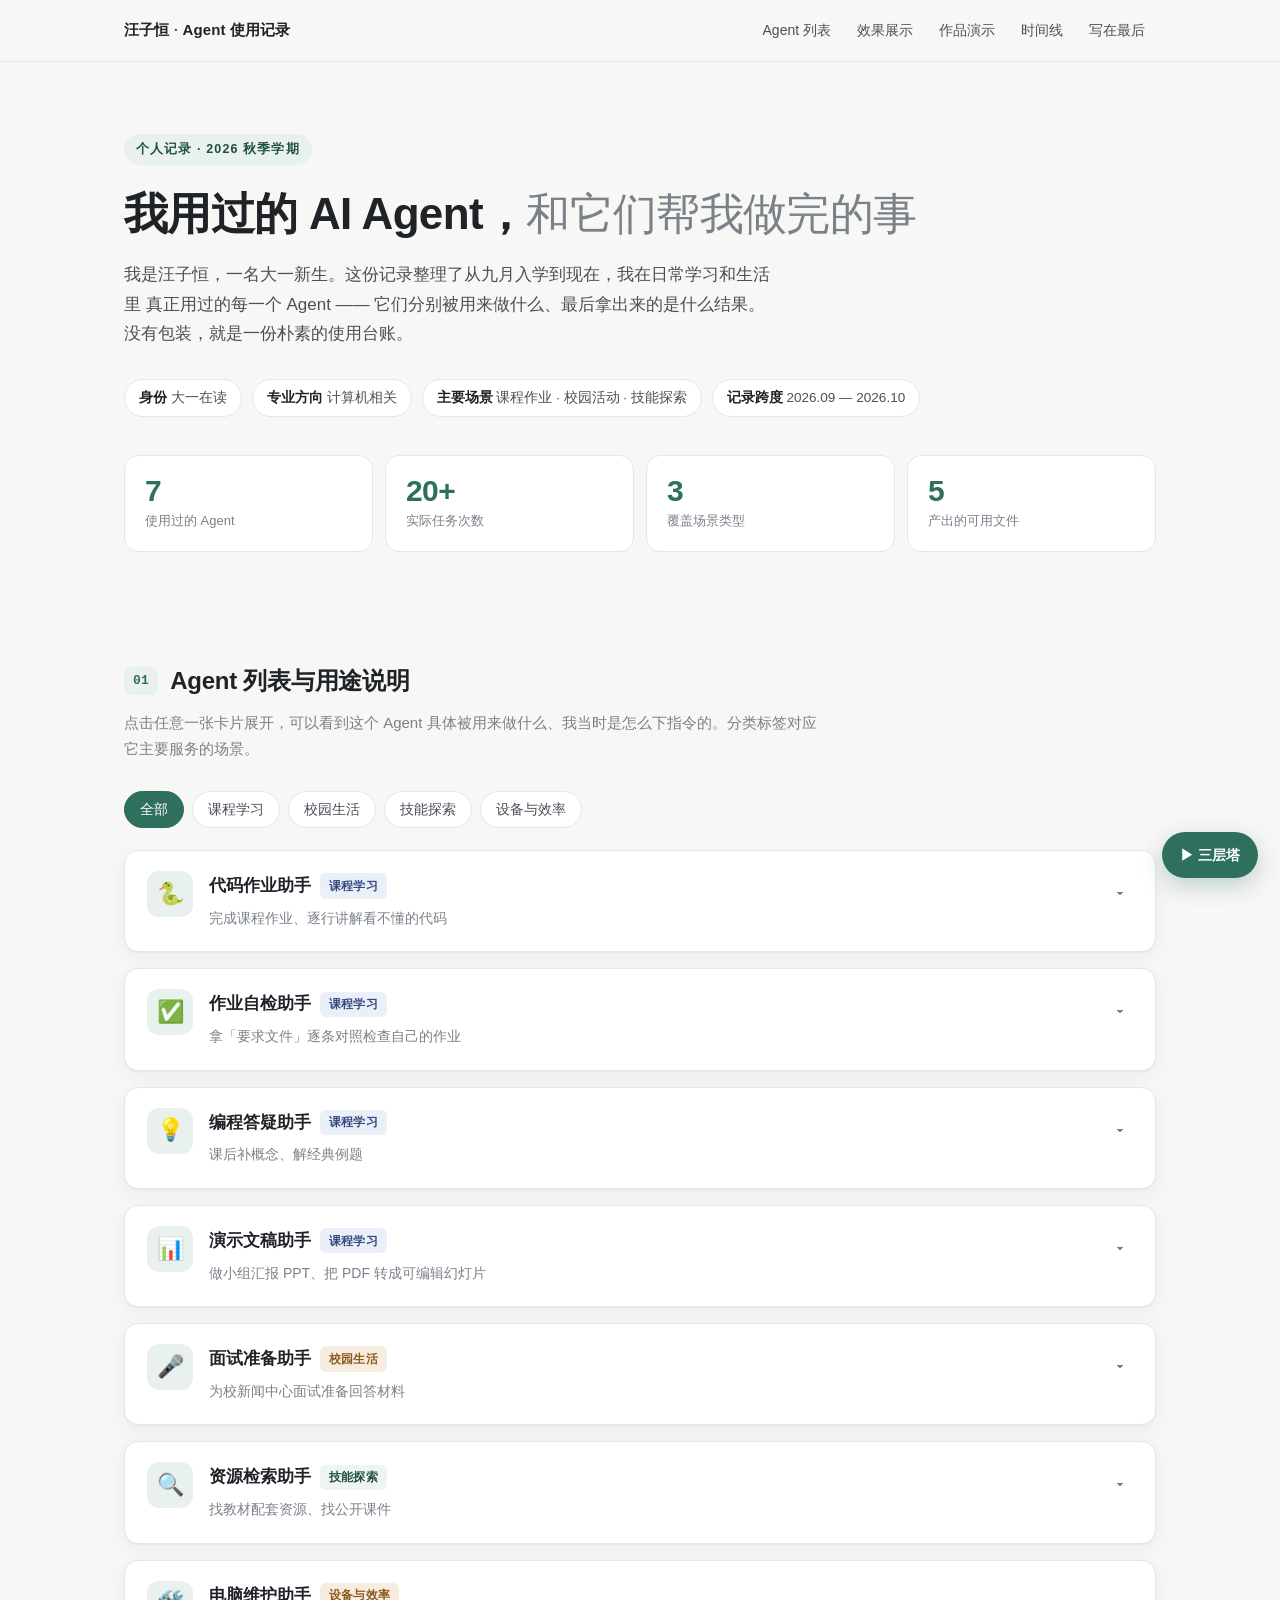
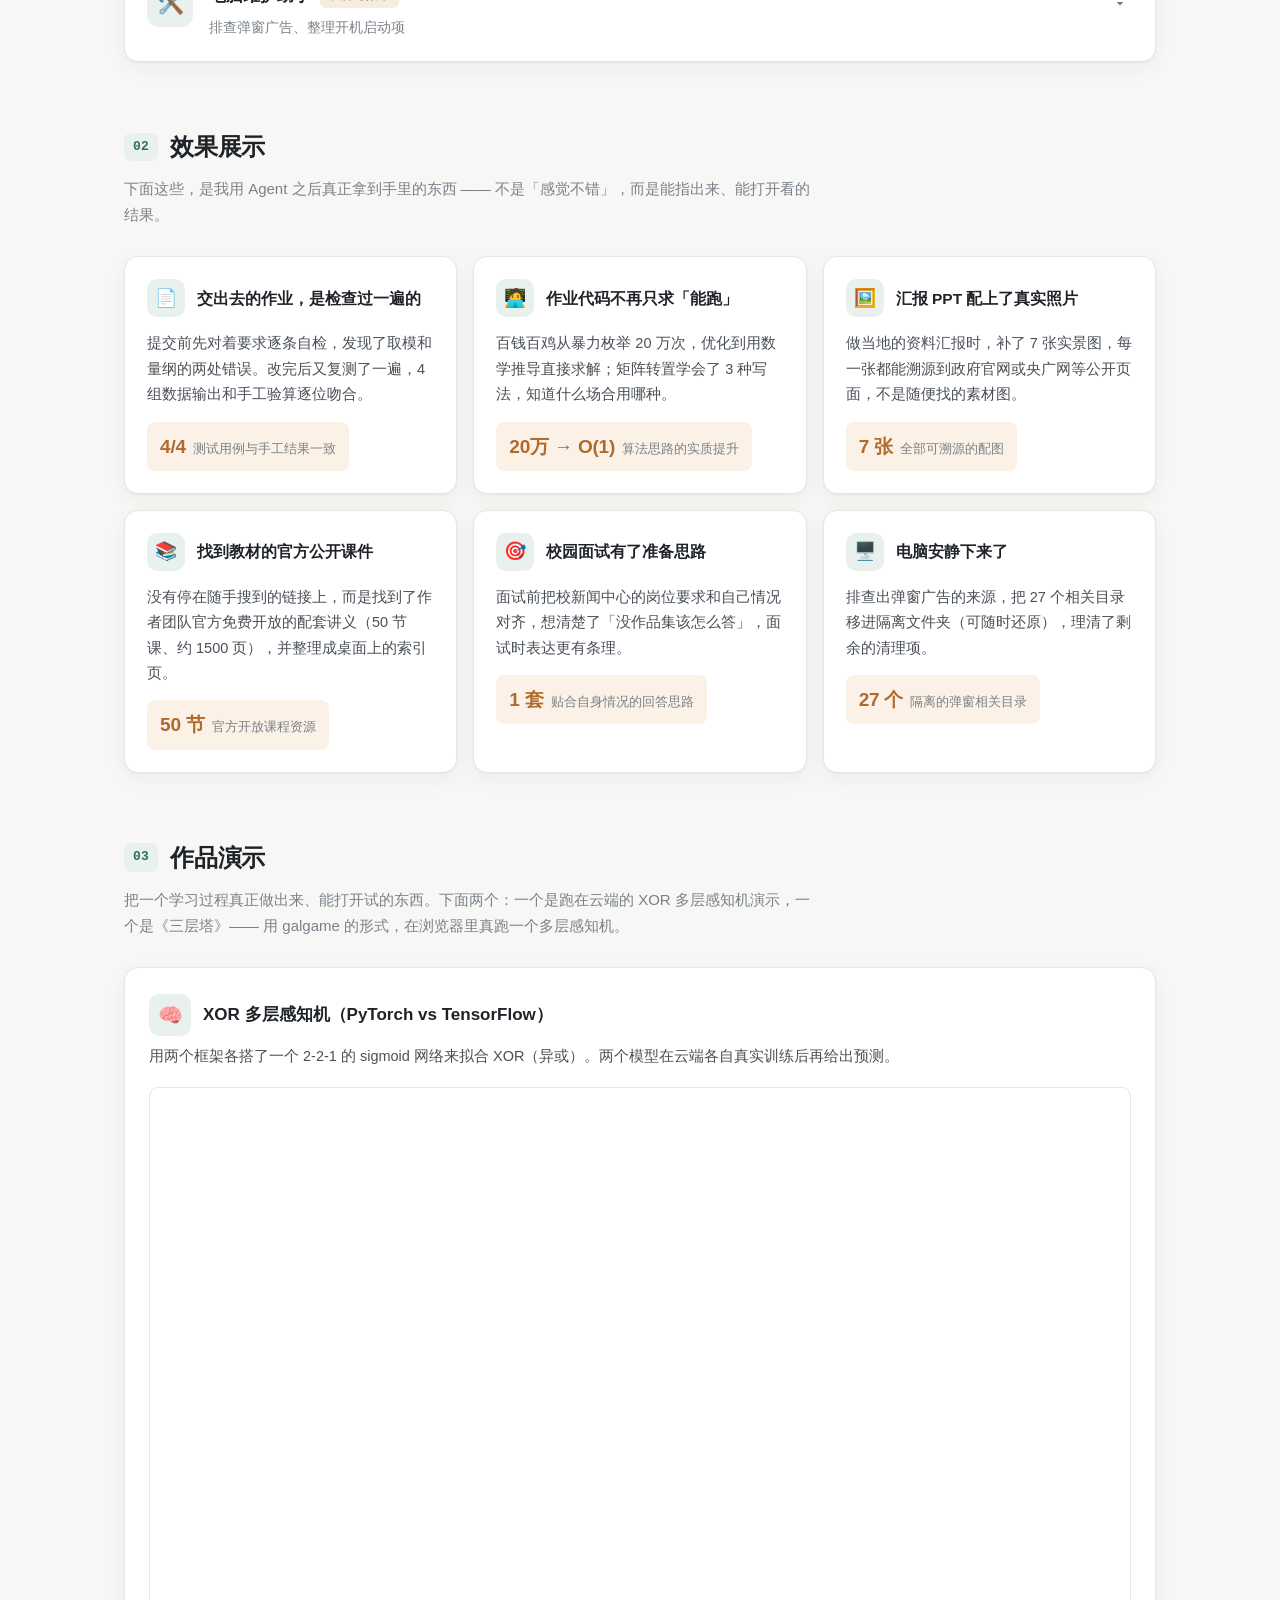
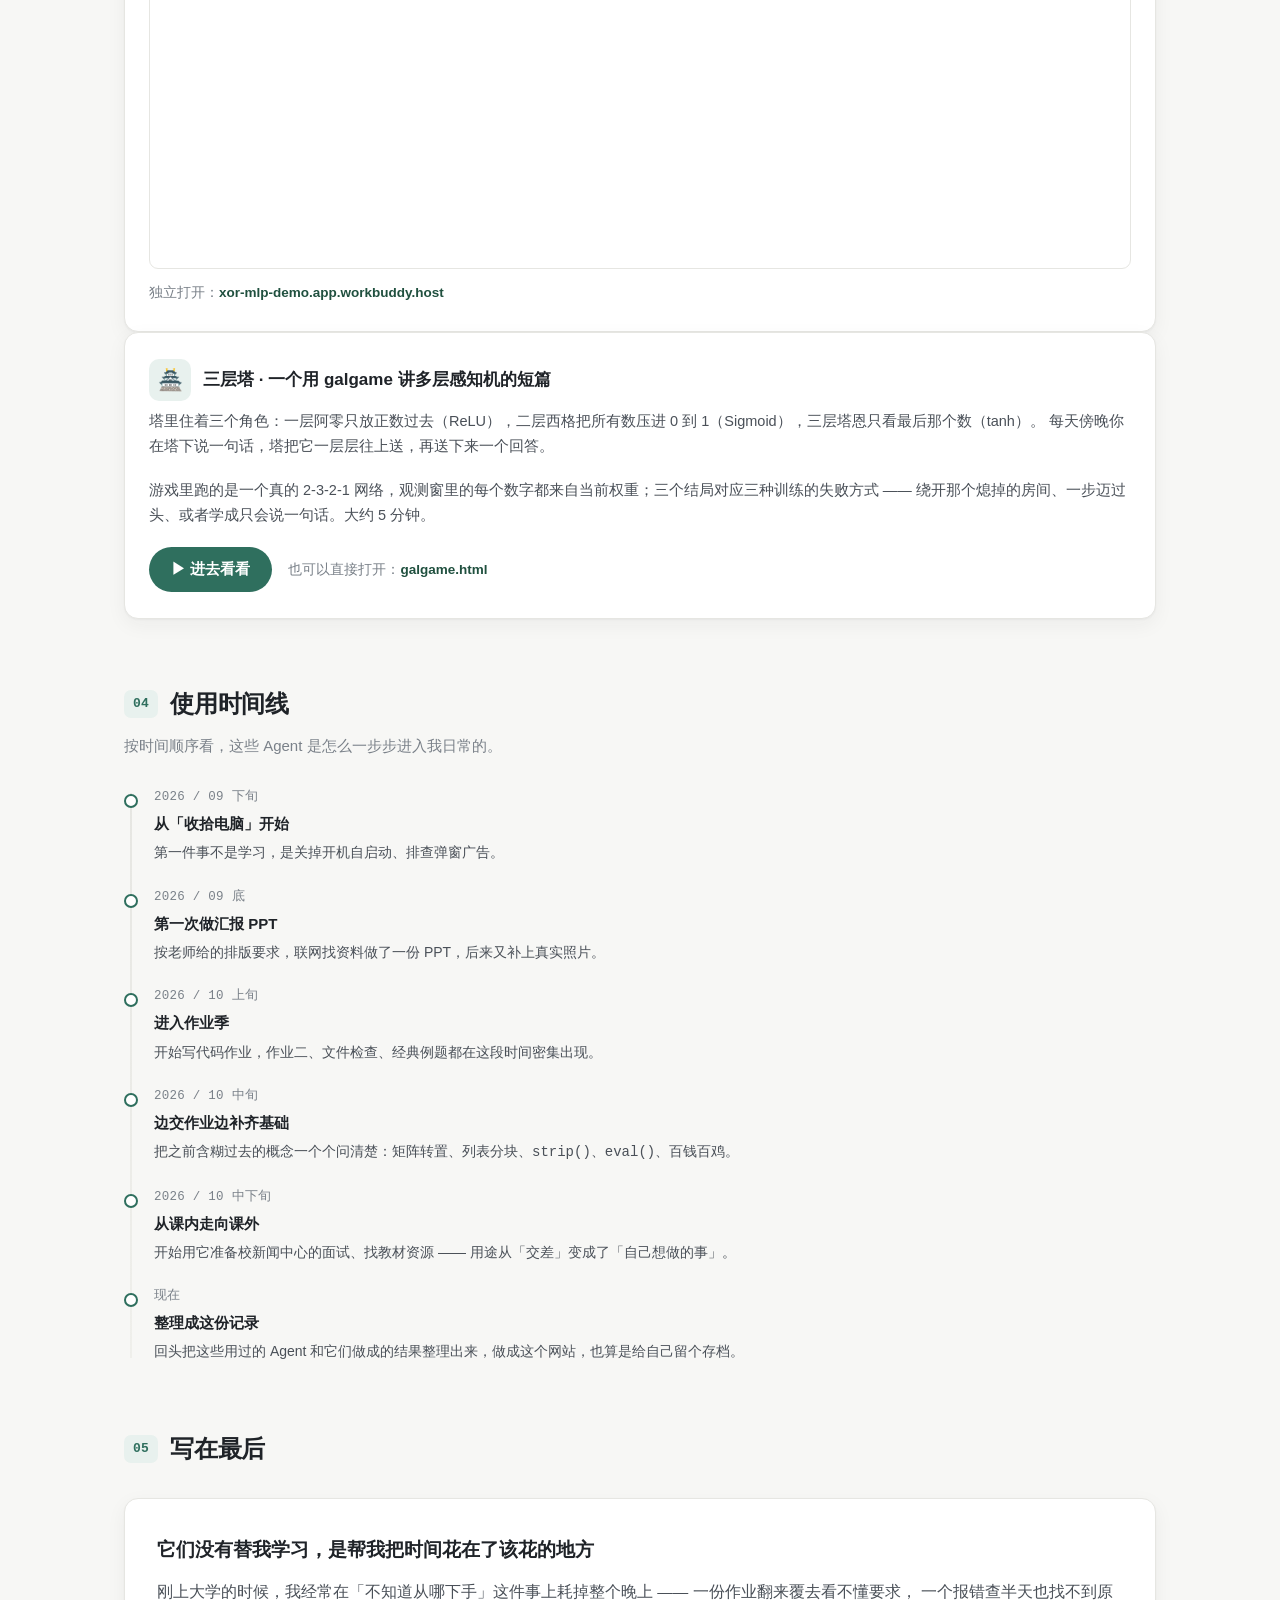
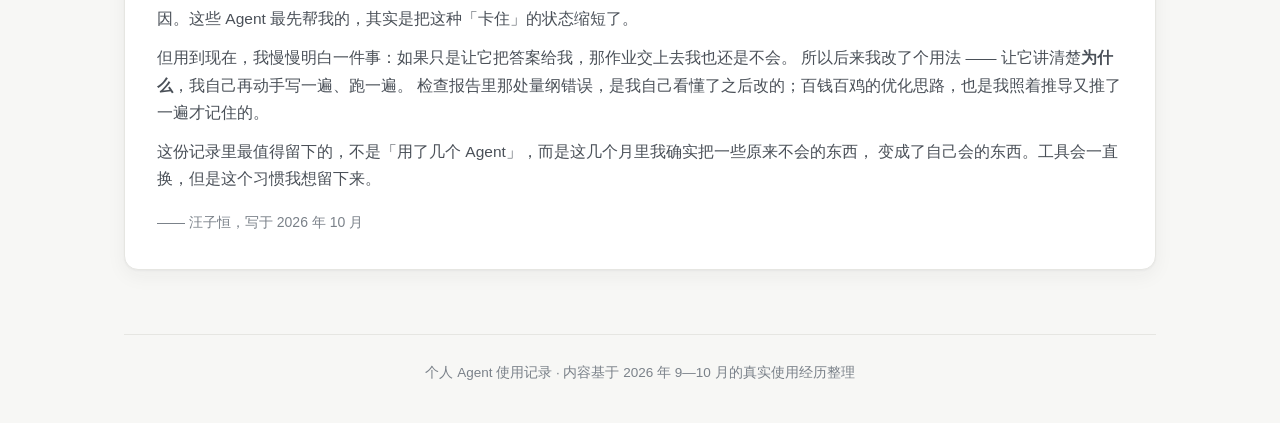
==== commit 72354f02: "Add files via upload" ====
--- a/index.html
+++ b/index.html
@@ -348,6 +348,26 @@
   @media(max-width:860px){
     .gb-wrap{grid-template-columns:1fr;gap:20px;}
   }
+
+  /* ---------- 作品入口：内联按钮 + 右下角固定按钮 ---------- */
+  .btn-demo{
+    display:inline-flex;align-items:center;gap:8px;
+    background:var(--accent);color:#fff;text-decoration:none;
+    font-size:14.5px;font-weight:600;padding:10px 22px;border-radius:999px;
+    transition:.18s;
+  }
+  .btn-demo:hover{background:var(--accent-ink);}
+  .float-entry{
+    position:fixed;right:22px;bottom:22px;z-index:60;
+    display:inline-flex;align-items:center;gap:7px;
+    background:var(--accent);color:#fff;text-decoration:none;
+    font-size:14px;font-weight:600;padding:11px 18px;border-radius:999px;
+    box-shadow:0 8px 22px rgba(47,111,94,.28);transition:.18s;
+  }
+  .float-entry:hover{background:var(--accent-ink);transform:translateY(-1px);}
+  @media(max-width:640px){
+    .float-entry{right:14px;bottom:14px;padding:9px 14px;font-size:13px;}
+  }
 </style>
 </head>
 <body>
@@ -721,7 +741,7 @@
   <section id="works">
     <div class="sec-head">
       <h2><span class="idx">03</span> 作品演示</h2>
-      <p>把一个学习过程真正做出来、能打开试的东西。下面是分别用 PyTorch 和 TensorFlow 实现的 XOR 多层感知机，跑在云端，可以直接点按钮试预测。</p>
+      <p>把一个学习过程真正做出来、能打开试的东西。下面两个：一个是跑在云端的 XOR 多层感知机演示，一个是《三层塔》—— 用 galgame 的形式，在浏览器里真跑一个多层感知机。</p>
     </div>
 
     <div class="demo-hero">
@@ -736,6 +756,20 @@
       <div class="demo-link">
         独立打开：<a href="https://xor-mlp-demo.app.workbuddy.host/?sharecode=UQKIE5B4J3" target="_blank" rel="noopener">xor-mlp-demo.app.workbuddy.host</a>
       </div>
+    </div>
+
+    <div class="demo-hero">
+      <div class="dh-head"><div class="en">🏯</div><h5>三层塔 · 一个用 galgame 讲多层感知机的短篇</h5></div>
+      <p class="desc">
+        塔里住着三个角色：一层阿零只放正数过去（ReLU），二层西格把所有数压进 0 到 1（Sigmoid），三层塔恩只看最后那个数（tanh）。
+        每天傍晚你在塔下说一句话，塔把它一层层往上送，再送下来一个回答。
+      </p>
+      <p class="desc">
+        游戏里跑的是一个真的 2-3-2-1 网络，观测窗里的每个数字都来自当前权重；三个结局对应三种训练的失败方式 ——
+        绕开那个熄掉的房间、一步迈过头、或者学成只会说一句话。大约 5 分钟。
+      </p>
+      <a class="btn-demo" href="galgame.html">▶ 进去看看</a>
+      <span class="demo-link" style="margin-left:12px">也可以直接打开：<a href="galgame.html">galgame.html</a></span>
     </div>
   </section>
 
@@ -854,6 +888,8 @@
 })();
 </script>
 
+<!-- 右下角固定入口：三层塔 -->
+<a class="float-entry" href="galgame.html" title="三层塔 · 一个用 galgame 讲多层感知机的短篇">▶ 三层塔</a>
 
 </body>
 </html>
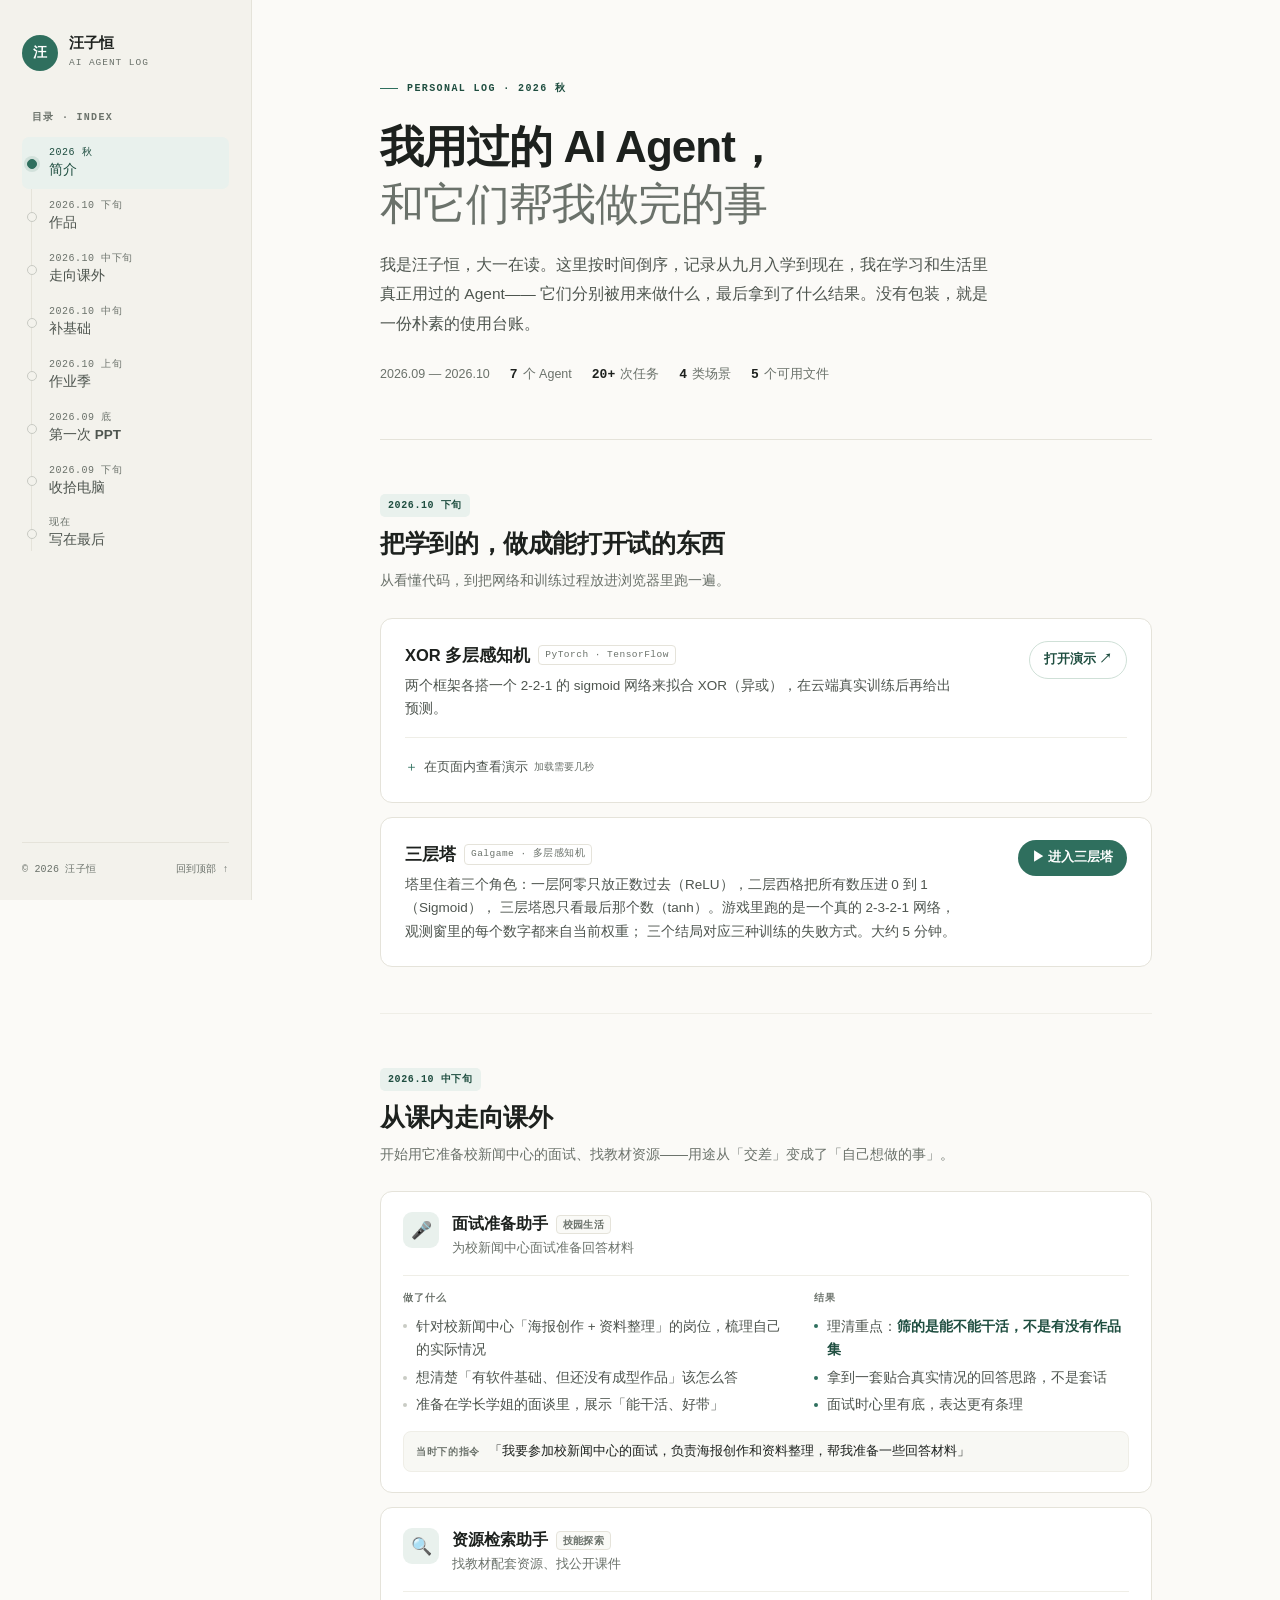
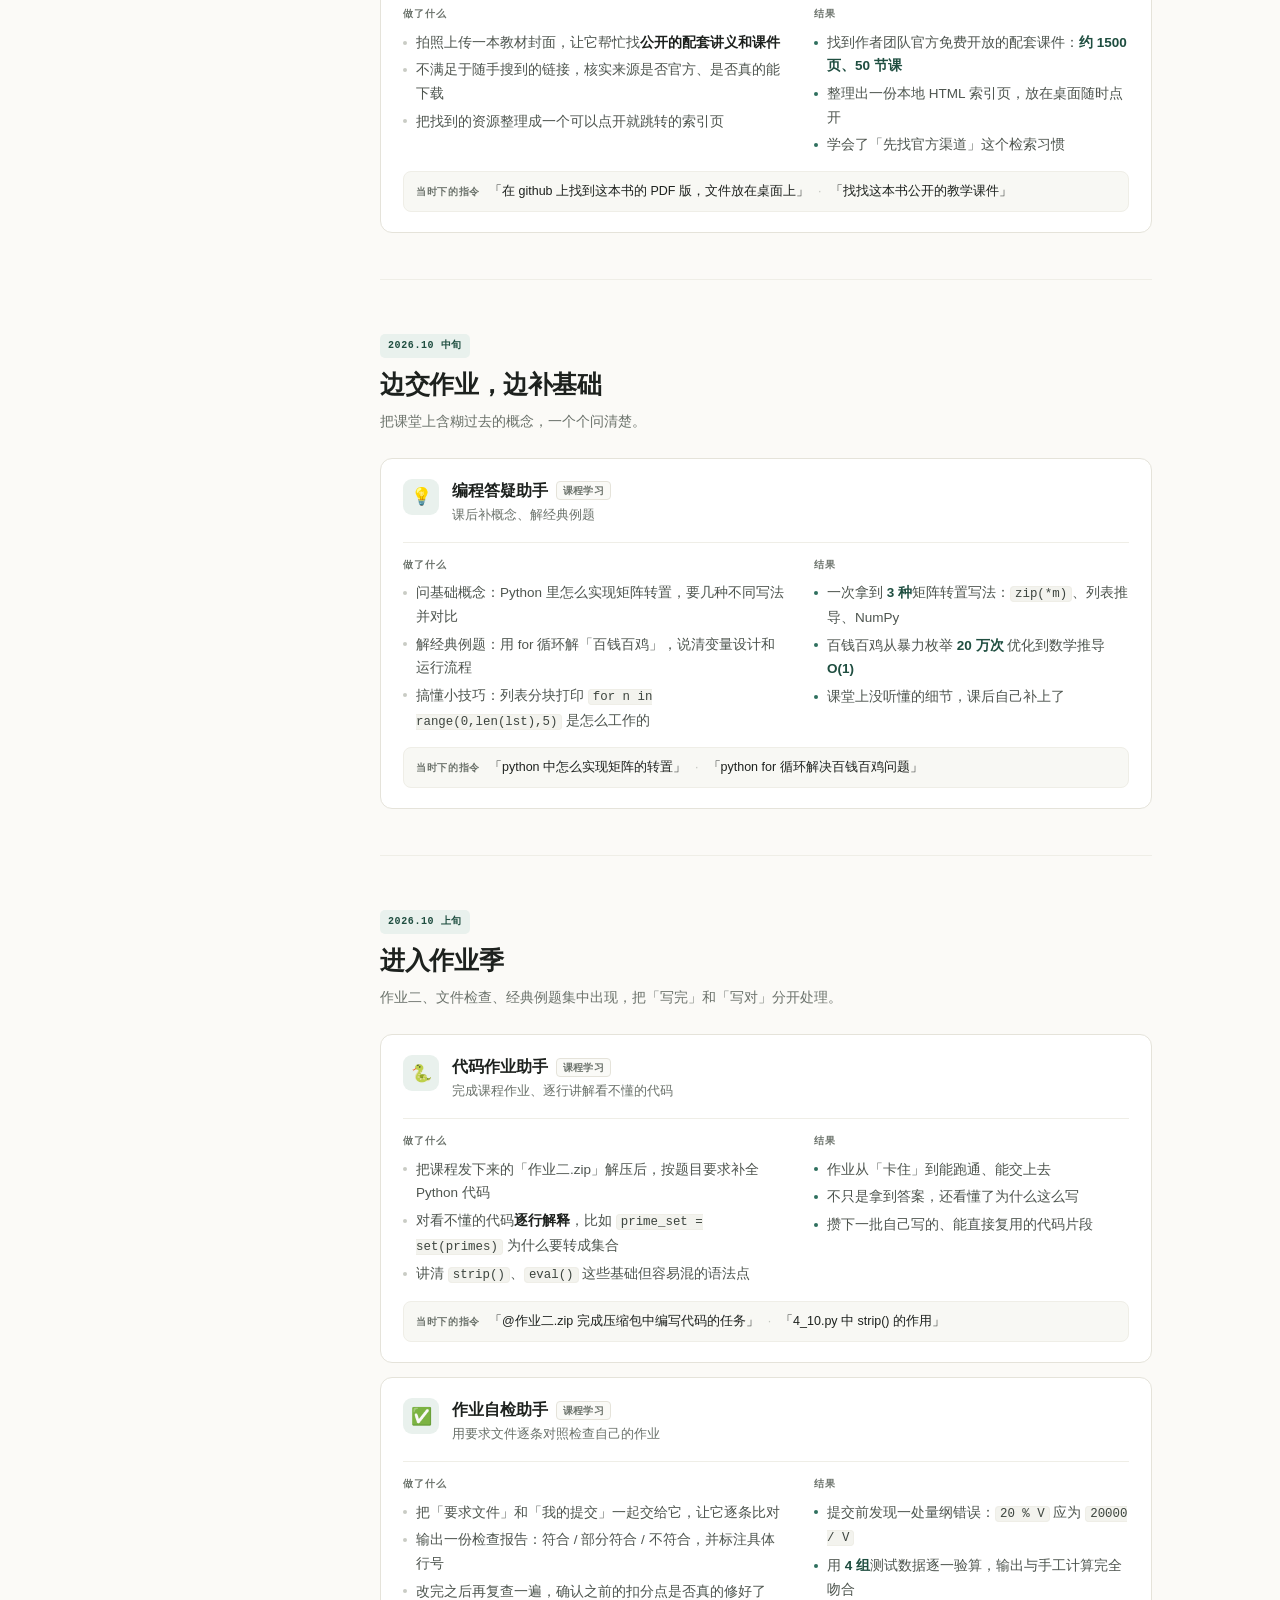
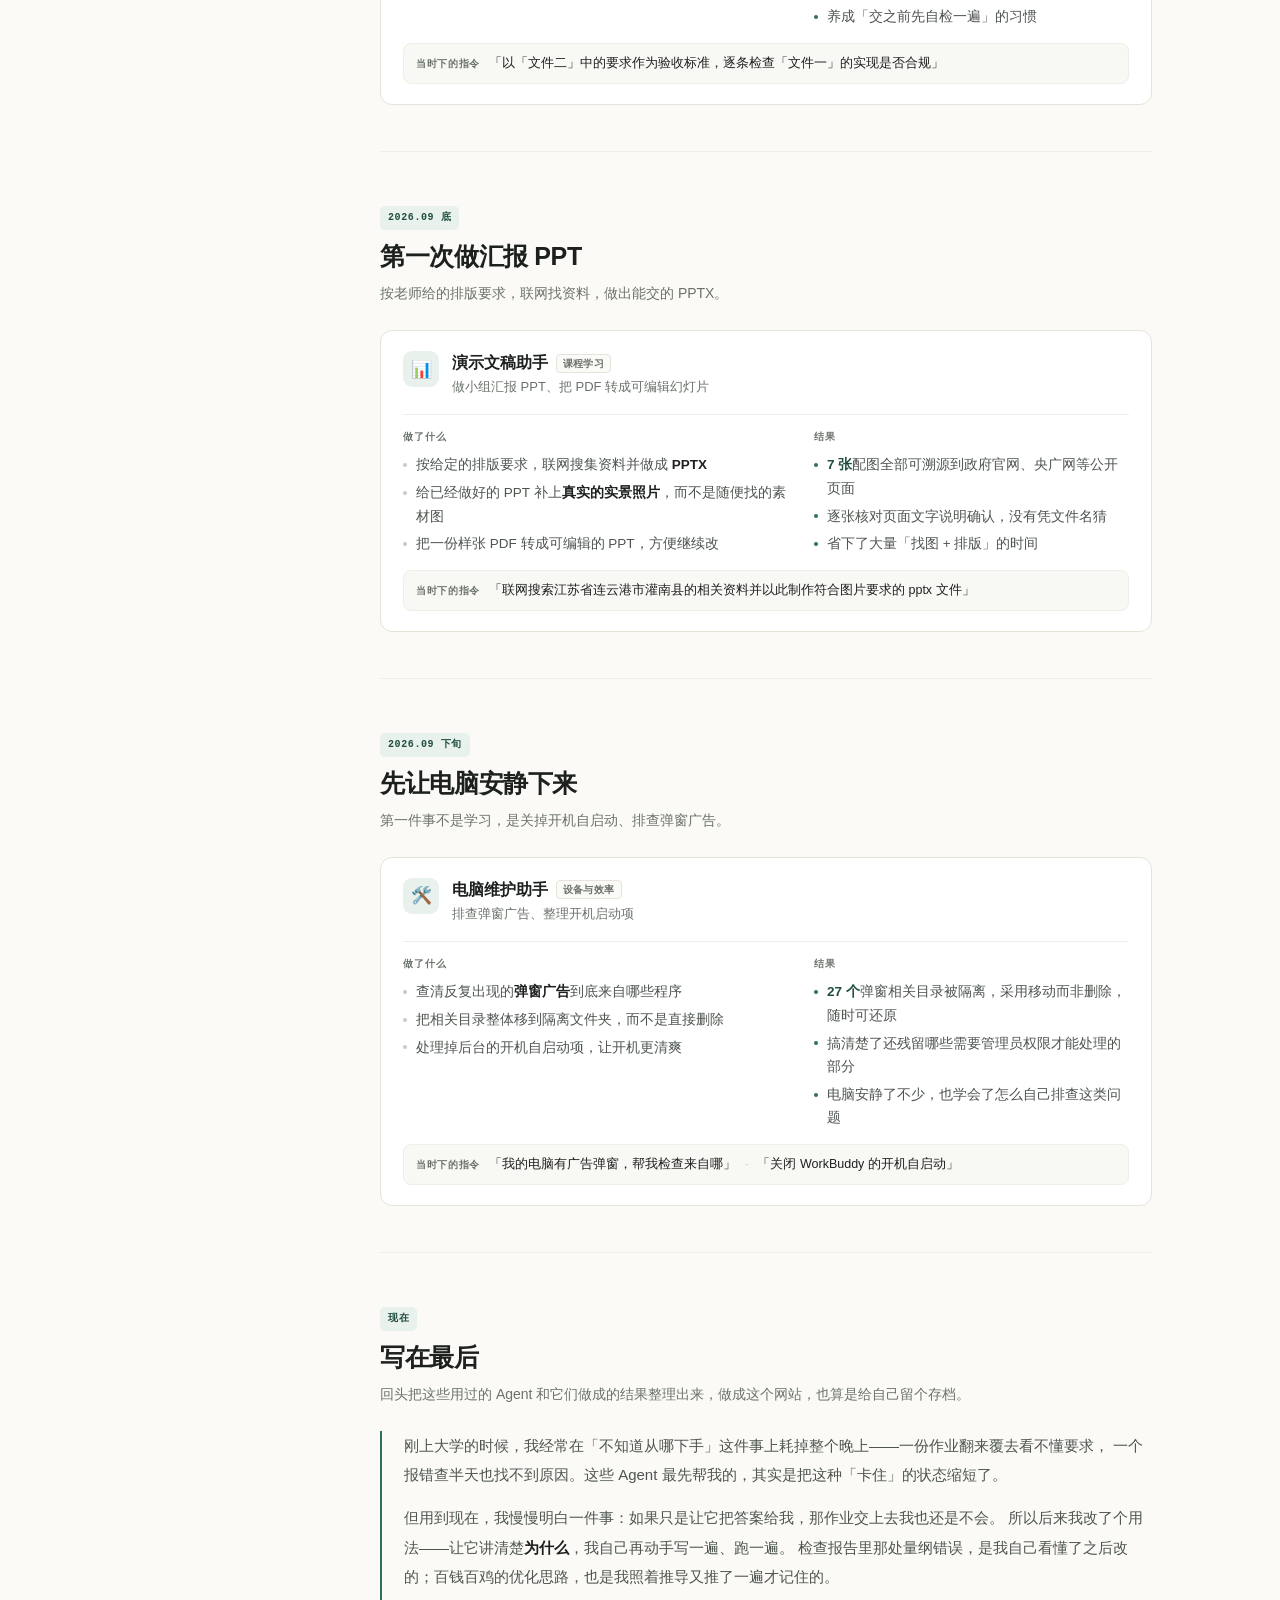
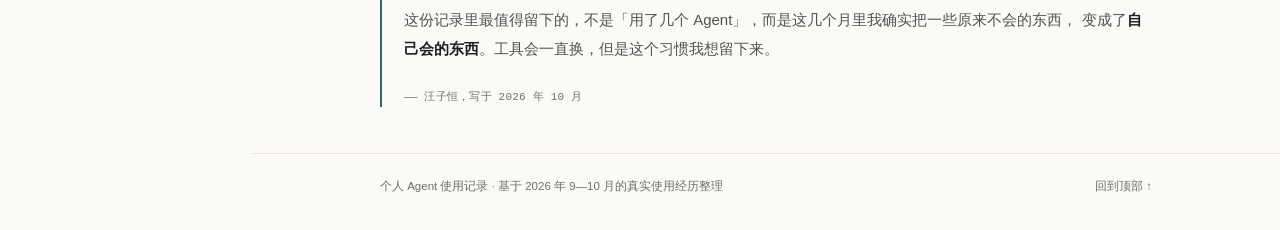
==== commit b12172dc: "Redesign homepage with reverse-chronological layout" ====
--- a/index.html
+++ b/index.html
@@ -4,25 +4,22 @@
 <meta charset="UTF-8">
 <meta name="viewport" content="width=device-width, initial-scale=1.0">
 <title>我的 AI Agent 使用记录 · 汪子恒</title>
+<meta name="description" content="汪子恒的个人 AI Agent 使用记录：按时间倒序整理 2026 年秋季学期用过的 Agent、做过的任务和拿到的结果。">
 <style>
   :root{
-    --bg:#f7f7f5;
+    --sidebar-w:252px;
+    --bg:#fbfaf7;
+    --side-bg:#f3f2ec;
     --surface:#ffffff;
-    --surface-2:#fbfbfa;
-    --ink:#1f2328;
-    --ink-soft:#4a5058;
-    --ink-mute:#7a8189;
-    --line:#e6e6e2;
-    --line-soft:#efefeb;
+    --ink:#1d211e;
+    --ink-soft:#4e554f;
+    --ink-mute:#6b726b;
+    --line:#e5e3da;
+    --line-soft:#efeee7;
     --accent:#2f6f5e;
-    --accent-soft:#e8f1ee;
-    --accent-ink:#20503f;
-    --warm:#b06a2c;
-    --warm-soft:#fbf1e6;
-    --radius:14px;
-    --radius-sm:9px;
-    --shadow:0 1px 2px rgba(31,35,40,.04), 0 6px 20px rgba(31,35,40,.05);
-    --shadow-hover:0 2px 4px rgba(31,35,40,.05), 0 12px 32px rgba(31,35,40,.09);
+    --accent-ink:#1f4e40;
+    --accent-soft:#e9f1ed;
+    --radius:12px;
     --mono:"SFMono-Regular",Consolas,"Liberation Mono",Menlo,monospace;
   }
   *{box-sizing:border-box;}
@@ -36,421 +33,563 @@
     line-height:1.75;
     -webkit-font-smoothing:antialiased;
   }
-
-  /* ---------- 顶栏 ---------- */
-  .topbar{
-    position:sticky;top:0;z-index:50;
-    backdrop-filter:blur(12px);
-    background:rgba(247,247,245,.86);
-    border-bottom:1px solid var(--line);
-  }
-  .topbar-inner{
-    max-width:1080px;margin:0 auto;padding:12px 24px;
-    display:flex;align-items:center;gap:20px;
-  }
-  .brand{font-weight:650;letter-spacing:.01em;font-size:15px;color:var(--ink);text-decoration:none;white-space:nowrap;}
-  .brand .dot{color:var(--accent);}
-  .nav{display:flex;gap:4px;margin-left:auto;flex-wrap:wrap;}
-  .nav a{
-    color:var(--ink-soft);text-decoration:none;font-size:14px;
-    padding:6px 11px;border-radius:8px;transition:.18s;
-  }
-  .nav a:hover{background:var(--accent-soft);color:var(--accent-ink);}
-
-  .wrap{max-width:1080px;margin:0 auto;padding:0 24px;}
-
-  /* ---------- Hero ---------- */
-  .hero{padding:72px 0 44px;}
+  ::selection{background:var(--accent-soft);color:var(--accent-ink);}
+  h1,h2,h3{text-wrap:balance;}
+  p{text-wrap:pretty;}
+
+  /* ---------- 左侧竖向导航 ---------- */
+  .sidebar{
+    position:fixed;top:0;left:0;bottom:0;z-index:50;
+    width:var(--sidebar-w);
+    display:flex;flex-direction:column;
+    padding:34px 22px 22px;
+    background:var(--side-bg);
+    border-right:1px solid var(--line);
+    overflow-y:auto;
+  }
+  .brand{display:flex;align-items:center;gap:11px;text-decoration:none;color:var(--ink);}
+  .brand-mark{
+    flex:0 0 auto;width:36px;height:36px;border-radius:50%;
+    display:grid;place-items:center;
+    background:var(--accent);color:#fff;
+    font-size:14px;font-weight:650;letter-spacing:.02em;
+  }
+  .brand-text b{display:block;font-size:14.5px;font-weight:650;line-height:1.3;letter-spacing:.01em;}
+  .brand-text span{
+    display:block;margin-top:2px;
+    font-family:var(--mono);font-size:9.5px;letter-spacing:.1em;
+    color:var(--ink-mute);text-transform:uppercase;
+  }
+
+  .nav-title{
+    margin:38px 0 10px 10px;
+    font-family:var(--mono);font-size:10px;font-weight:600;
+    letter-spacing:.13em;color:var(--ink-mute);text-transform:uppercase;
+  }
+  .side-nav{position:relative;display:flex;flex-direction:column;gap:1px;}
+  .side-nav::before{
+    content:"";position:absolute;left:9px;top:8px;bottom:8px;width:1px;
+    background:var(--line);
+  }
+  .side-nav a{
+    position:relative;display:flex;flex-direction:column;
+    padding:8px 8px 8px 27px;border-radius:7px;
+    text-decoration:none;
+    transition:background .15s ease;
+  }
+  .side-nav a::before{
+    content:"";position:absolute;left:5px;top:50%;width:8px;height:8px;margin-top:-4px;
+    border-radius:50%;background:var(--side-bg);border:1.5px solid #c8cac3;
+    transition:.15s ease;
+  }
+  .side-nav a:hover{background:rgba(47,111,94,.055);}
+  .nav-date{
+    font-family:var(--mono);font-size:10px;line-height:1.5;
+    letter-spacing:.05em;color:var(--ink-mute);
+    transition:color .15s ease;
+  }
+  .nav-label{
+    font-size:13.5px;line-height:1.55;font-weight:560;
+    color:var(--ink-soft);transition:color .15s ease;
+  }
+  .side-nav a.active{background:var(--accent-soft);}
+  .side-nav a.active::before{
+    background:var(--accent);border-color:var(--accent);
+    box-shadow:0 0 0 3px rgba(47,111,94,.12);
+  }
+  .side-nav a.active .nav-date,
+  .side-nav a.active .nav-label{color:var(--accent-ink);}
+
+  .side-foot{
+    margin-top:auto;padding-top:18px;
+    border-top:1px solid var(--line);
+    display:flex;align-items:center;justify-content:space-between;gap:8px;
+    font-family:var(--mono);font-size:10px;letter-spacing:.02em;
+    color:var(--ink-mute);
+  }
+  .side-foot a{color:var(--ink-mute);text-decoration:none;}
+  .side-foot a:hover{color:var(--accent-ink);}
+
+  /* ---------- 页面主体 ---------- */
+  .page{margin-left:var(--sidebar-w);}
+  .container{max-width:860px;margin:0 auto;padding:0 44px;}
+
+  .hero{padding:80px 0 52px;border-bottom:1px solid var(--line);}
   .eyebrow{
-    display:inline-block;font-size:12.5px;letter-spacing:.09em;font-weight:600;
+    display:flex;align-items:center;gap:9px;
+    font-family:var(--mono);font-size:10px;font-weight:600;
+    letter-spacing:.14em;color:var(--accent-ink);text-transform:uppercase;
+  }
+  .eyebrow::before{content:"";width:18px;height:1px;background:var(--accent);}
+  .hero h1{
+    margin:20px 0 18px;max-width:740px;
+    font-size:clamp(30px,3.6vw,44px);line-height:1.3;
+    font-weight:680;letter-spacing:-.022em;
+  }
+  .hero h1 .thin{color:var(--ink-mute);font-weight:420;}
+  .lede{max-width:620px;margin:0;font-size:15.5px;line-height:1.9;color:var(--ink-soft);}
+  .meta{display:flex;flex-wrap:wrap;align-items:baseline;gap:7px 20px;margin-top:26px;font-size:12.5px;color:var(--ink-mute);}
+  .meta .m-item{display:inline-flex;align-items:baseline;gap:5px;}
+  .meta b{font-family:var(--mono);font-size:13px;font-weight:600;color:var(--ink);}
+
+  .section{padding:54px 0 46px;border-bottom:1px solid var(--line-soft);scroll-margin-top:28px;}
+  .section:last-of-type{border-bottom:0;}
+  .sec-head{margin-bottom:24px;}
+  .sec-kicker{display:flex;align-items:center;gap:9px;margin-bottom:9px;}
+  .sec-date{
+    font-family:var(--mono);font-size:10px;font-weight:600;letter-spacing:.06em;
     color:var(--accent-ink);background:var(--accent-soft);
-    padding:5px 12px;border-radius:999px;margin-bottom:22px;
-  }
-  .hero h1{
-    font-size:clamp(28px,4.4vw,44px);
-    line-height:1.24;margin:0 0 18px;font-weight:680;letter-spacing:-.015em;
-  }
-  .hero h1 .thin{color:var(--ink-mute);font-weight:480;}
-  .hero p.lede{
-    font-size:17px;color:var(--ink-soft);max-width:660px;margin:0 0 30px;
-  }
-  .idcard{
-    display:flex;flex-wrap:wrap;gap:10px;
-  }
-  .chip{
-    font-size:13.5px;color:var(--ink-soft);background:var(--surface);
-    border:1px solid var(--line);border-radius:999px;padding:6px 14px;
-  }
-  .chip b{color:var(--ink);font-weight:600;}
-
-  /* ---------- 概览统计 ---------- */
-  .stats{
-    display:grid;grid-template-columns:repeat(auto-fit,minmax(150px,1fr));
-    gap:12px;margin:38px 0 8px;
-  }
-  .stat{
-    background:var(--surface);border:1px solid var(--line);border-radius:var(--radius);
-    padding:18px 20px;
-  }
-  .stat .num{font-size:30px;font-weight:680;line-height:1.15;color:var(--accent);letter-spacing:-.02em;}
-  .stat .lbl{font-size:13px;color:var(--ink-mute);margin-top:2px;}
-
-  /* ---------- 章节 ---------- */
-  section{padding:56px 0 8px;scroll-margin-top:70px;}
-  .sec-head{margin-bottom:28px;}
+    padding:3px 8px;border-radius:5px;
+  }
   .sec-head h2{
-    font-size:24px;font-weight:660;margin:0 0 8px;letter-spacing:-.01em;
-    display:flex;align-items:center;gap:12px;
-  }
-  .sec-head h2 .idx{
-    font-family:var(--mono);font-size:13px;font-weight:600;color:var(--accent);
-    background:var(--accent-soft);border-radius:7px;padding:3px 9px;letter-spacing:.02em;
-  }
-  .sec-head p{color:var(--ink-mute);margin:0;font-size:15px;max-width:700px;}
-
-  /* ---------- 筛选 ---------- */
-  .filters{display:flex;gap:8px;flex-wrap:wrap;margin-bottom:22px;}
-  .filters button{
-    font:inherit;font-size:13.5px;cursor:pointer;
-    background:var(--surface);border:1px solid var(--line);color:var(--ink-soft);
-    padding:6px 15px;border-radius:999px;transition:.18s;
-  }
-  .filters button:hover{border-color:var(--accent);color:var(--accent-ink);}
-  .filters button.active{background:var(--accent);border-color:var(--accent);color:#fff;}
-
-  /* ---------- Agent 卡片 ---------- */
-  .agents{display:grid;gap:16px;}
-  .card{
-    background:var(--surface);border:1px solid var(--line);border-radius:var(--radius);
-    padding:0;overflow:hidden;transition:.22s;box-shadow:var(--shadow);
-  }
-  .card:hover{box-shadow:var(--shadow-hover);border-color:#d8d8d3;}
-  .card-head{
-    display:flex;align-items:flex-start;gap:16px;
-    padding:20px 22px;cursor:pointer;user-select:none;
-  }
-  .icon{
-    flex:0 0 auto;width:46px;height:46px;border-radius:12px;
-    display:grid;place-items:center;font-size:22px;
+    margin:0 0 7px;font-size:clamp(21px,2.4vw,25px);
+    font-weight:660;letter-spacing:-.015em;line-height:1.4;
+  }
+  .sec-head p{margin:0;max-width:640px;font-size:14px;line-height:1.8;color:var(--ink-mute);}
+
+  /* ---------- 每个时间段的记录 ---------- */
+  .entries{display:grid;gap:14px;}
+  .entry{
+    background:var(--surface);border:1px solid var(--line);
+    border-radius:var(--radius);padding:20px 22px;
+  }
+  .entry-head{display:flex;align-items:flex-start;gap:13px;}
+  .entry-icon{
+    flex:0 0 auto;width:36px;height:36px;border-radius:9px;
+    display:grid;place-items:center;font-size:17px;line-height:1;
     background:var(--accent-soft);
   }
-  .icon.warm{background:var(--warm-soft);}
-  .card-title{flex:1 1 auto;min-width:0;}
-  .card-title h3{
-    margin:0 0 5px;font-size:17px;font-weight:640;letter-spacing:-.005em;
-    display:flex;align-items:center;gap:9px;flex-wrap:wrap;
-  }
-  .card-title .role{font-size:14px;color:var(--ink-mute);margin:0;}
+  .entry-title{min-width:0;}
+  .entry-title h3{
+    margin:0 0 2px;font-size:16px;font-weight:650;line-height:1.5;
+    letter-spacing:-.005em;display:flex;align-items:center;flex-wrap:wrap;gap:8px;
+  }
   .tag{
-    font-size:11.5px;font-weight:600;letter-spacing:.03em;
-    padding:2.5px 9px;border-radius:6px;
-    background:#eef4f2;color:var(--accent-ink);
-  }
-  .tag.study{background:#eaeff8;color:#33497d;}
-  .tag.campus{background:#f6ece0;color:#8a5a1e;}
-  .tag.skill{background:#eef4f2;color:var(--accent-ink);}
-  .chev{
-    flex:0 0 auto;width:26px;height:26px;border-radius:50%;
-    display:grid;place-items:center;color:var(--ink-mute);
-    transition:transform .25s;margin-top:8px;
-  }
-  .card.open .chev{transform:rotate(180deg);}
-
-  .card-body{
-    max-height:0;overflow:hidden;
-    transition:max-height .34s ease;
-    border-top:1px solid transparent;
-  }
-  .card.open .card-body{border-top-color:var(--line-soft);}
-  .card-body-inner{padding:20px 22px 24px;}
-  .grid2{display:grid;grid-template-columns:1fr 1fr;gap:22px;}
-  @media(max-width:720px){.grid2{grid-template-columns:1fr;gap:18px;}}
-
-  .block h4{
-    margin:0 0 9px;font-size:13px;font-weight:660;letter-spacing:.06em;
-    color:var(--ink-mute);text-transform:uppercase;
-    display:flex;align-items:center;gap:7px;
-  }
-  .block h4::before{
-    content:"";width:3px;height:13px;border-radius:2px;background:var(--accent);
-  }
-  .block.warm h4::before{background:var(--warm);}
-  .block ul{margin:0;padding-left:0;list-style:none;}
-  .block li{
-    position:relative;padding-left:17px;margin-bottom:7px;
-    font-size:14.5px;color:var(--ink-soft);line-height:1.7;
-  }
-  .block li::before{
-    content:"";position:absolute;left:2px;top:.68em;
-    width:5px;height:5px;border-radius:50%;background:#c3c8cc;
-  }
-  .block li b{color:var(--ink);font-weight:600;}
+    font-size:10px;font-weight:600;letter-spacing:.04em;
+    color:var(--ink-mute);background:#fafaf7;
+    border:1px solid var(--line);border-radius:4px;padding:1px 6px;
+  }
+  .entry-title .role{margin:0;font-size:13px;line-height:1.6;color:var(--ink-mute);}
+
+  .entry-body{
+    display:grid;grid-template-columns:minmax(0,1.1fr) minmax(0,.9fr);gap:26px;
+    margin-top:16px;padding-top:15px;border-top:1px solid var(--line-soft);
+  }
+  .entry-col h4{
+    margin:0 0 7px;
+    font-family:var(--mono);font-size:9.5px;font-weight:600;
+    letter-spacing:.09em;color:var(--ink-mute);text-transform:uppercase;
+  }
+  .entry-col ul{margin:0;padding:0;list-style:none;}
+  .entry-col li{
+    position:relative;padding-left:13px;margin-bottom:4px;
+    font-size:13.5px;line-height:1.75;color:var(--ink-soft);
+  }
+  .entry-col li:last-child{margin-bottom:0;}
+  .entry-col li::before{
+    content:"";position:absolute;left:0;top:.72em;
+    width:4px;height:4px;border-radius:50%;background:#c9ccc5;
+  }
+  .entry-col.result li::before{background:var(--accent);}
+  .entry-col li b{font-weight:600;color:var(--ink);}
+  .entry-col.result li b{color:var(--accent-ink);}
+
+  code{
+    font-family:var(--mono);font-size:.92em;
+    background:#f3f3ee;border:1px solid var(--line-soft);
+    border-radius:4px;padding:0 4px;color:#3c443e;
+  }
 
   .prompt{
-    margin-top:16px;background:var(--surface-2);border:1px solid var(--line-soft);
-    border-radius:var(--radius-sm);padding:12px 15px;
-    font-size:13.5px;color:var(--ink-soft);
+    display:flex;flex-wrap:wrap;align-items:baseline;gap:4px 9px;
+    margin-top:14px;padding:9px 12px;
+    background:#f8f8f4;border:1px solid var(--line-soft);border-radius:8px;
+    font-size:12.5px;line-height:1.7;color:var(--ink-soft);
   }
   .prompt .k{
-    font-family:var(--mono);font-size:11px;font-weight:600;letter-spacing:.05em;
-    color:var(--ink-mute);display:block;margin-bottom:5px;
-  }
-  .prompt q{font-style:normal;color:var(--ink);}
-
-  /* ---------- 效果 ---------- */
-  .effects{display:grid;grid-template-columns:repeat(auto-fit,minmax(280px,1fr));gap:16px;}
-  .ecard{
-    background:var(--surface);border:1px solid var(--line);border-radius:var(--radius);
-    padding:22px;box-shadow:var(--shadow);transition:.22s;
-  }
-  .ecard:hover{box-shadow:var(--shadow-hover);}
-  .ecard .eh{display:flex;align-items:center;gap:12px;margin-bottom:14px;}
-  .ecard .eh .en{
-    flex:0 0 auto;width:38px;height:38px;border-radius:10px;
-    display:grid;place-items:center;font-size:18px;background:var(--accent-soft);
-  }
-  .ecard h5{margin:0;font-size:15.5px;font-weight:640;}
-  .ecard p{margin:0 0 12px;font-size:14.5px;color:var(--ink-soft);}
-  .metric{
-    display:inline-flex;align-items:baseline;gap:7px;
-    background:var(--warm-soft);border-radius:8px;padding:8px 13px;margin-top:2px;
-  }
-  .metric b{font-size:19px;font-weight:680;color:var(--warm);letter-spacing:-.01em;}
-  .metric span{font-size:12.5px;color:var(--ink-mute);}
-
-  /* ---------- 嵌入式作品演示 ---------- */
-  .demo-hero{
-    grid-column:1 / -1;
-    background:var(--surface);border:1px solid var(--line);border-radius:var(--radius);
-    padding:26px 24px;box-shadow:var(--shadow);
-  }
-  .demo-hero .dh-head{display:flex;align-items:center;gap:12px;margin-bottom:4px;flex-wrap:wrap;}
-  .demo-hero .dh-head .en{
-    flex:0 0 auto;width:42px;height:42px;border-radius:10px;
-    display:grid;place-items:center;font-size:20px;background:var(--accent-soft);
-  }
-  .demo-hero h5{margin:0;font-size:17px;font-weight:650;}
-  .demo-hero .desc{color:var(--ink-soft);font-size:14.5px;margin:8px 0 18px;}
-  .demo-frame{width:100%;border:1px solid var(--line);border-radius:var(--radius-sm);background:#fff;overflow:hidden;}
-  .demo-frame iframe{display:block;width:100%;height:780px;border:0;}
-  .demo-link{margin-top:12px;font-size:13.5px;color:var(--ink-mute);}
-  .demo-link a{color:var(--accent-ink);font-weight:600;text-decoration:none;}
-  .demo-link a:hover{text-decoration:underline;}
-
-  /* ---------- 时间线 ---------- */
-  .timeline{position:relative;margin-top:6px;padding-left:26px;}
-  .timeline::before{
-    content:"";position:absolute;left:6px;top:6px;bottom:6px;width:2px;
-    background:linear-gradient(var(--line),var(--line-soft));
-  }
-  .tl-item{position:relative;padding:0 0 22px 4px;}
-  .tl-item:last-child{padding-bottom:0;}
-  .tl-item::before{
-    content:"";position:absolute;left:-26px;top:7px;width:10px;height:10px;
-    border-radius:50%;background:var(--surface);border:2.5px solid var(--accent);
-  }
-  .tl-date{font-family:var(--mono);font-size:12.5px;color:var(--ink-mute);letter-spacing:.02em;}
-  .tl-item h5{margin:2px 0 3px;font-size:15px;font-weight:620;}
-  .tl-item p{margin:0;font-size:14px;color:var(--ink-soft);}
+    font-family:var(--mono);font-size:9.5px;font-weight:600;
+    letter-spacing:.07em;color:var(--ink-mute);text-transform:uppercase;
+  }
+  .prompt q{quotes:"「" "」";color:var(--ink);}
+  .prompt .sep{color:#c3c6bf;}
+
+  /* ---------- 作品 ---------- */
+  .works{display:grid;gap:14px;}
+  .work{
+    background:var(--surface);border:1px solid var(--line);
+    border-radius:var(--radius);padding:22px 24px;
+  }
+  .work-head{display:flex;align-items:flex-start;justify-content:space-between;gap:20px;}
+  .work h3{
+    margin:0 0 4px;font-size:16.5px;font-weight:650;
+    display:flex;align-items:center;flex-wrap:wrap;gap:8px;
+  }
+  .work .sub{
+    font-family:var(--mono);font-size:9.5px;font-weight:500;letter-spacing:.05em;
+    color:var(--ink-mute);border:1px solid var(--line);
+    border-radius:4px;padding:1px 6px;
+  }
+  .work p{margin:0;max-width:560px;font-size:13.5px;line-height:1.75;color:var(--ink-soft);}
+  .btn{
+    flex:0 0 auto;display:inline-flex;align-items:center;gap:6px;
+    background:var(--accent);color:#fff;text-decoration:none;white-space:nowrap;
+    font-size:12.5px;font-weight:600;padding:7px 14px;border-radius:999px;
+    transition:background .15s ease;
+  }
+  .btn:hover{background:var(--accent-ink);}
+  .btn.ghost{background:transparent;color:var(--accent-ink);border:1px solid #cfe0d7;}
+  .btn.ghost:hover{background:var(--accent-soft);}
+
+  .demo{margin-top:16px;padding-top:14px;border-top:1px solid var(--line-soft);}
+  .demo summary{
+    display:inline-flex;align-items:center;gap:6px;
+    cursor:pointer;list-style:none;
+    font-size:12.5px;color:var(--ink-soft);
+  }
+  .demo summary::-webkit-details-marker{display:none;}
+  .demo summary::before{
+    content:"＋";font-family:var(--mono);font-size:13px;color:var(--accent);
+  }
+  .demo[open] summary::before{content:"－";}
+  .demo summary:hover{color:var(--accent-ink);}
+  .demo .hint{font-family:var(--mono);font-size:10px;color:var(--ink-mute);}
+  .demo-frame{
+    margin-top:12px;background:#fff;
+    border:1px solid var(--line);border-radius:8px;overflow:hidden;
+  }
+  .demo-frame iframe{display:block;width:100%;height:640px;border:0;}
 
   /* ---------- 结语 ---------- */
-  .closing{
-    background:var(--surface);border:1px solid var(--line);border-radius:var(--radius);
-    padding:34px 32px;margin-top:14px;box-shadow:var(--shadow);
-  }
-  .closing h3{margin:0 0 12px;font-size:19px;font-weight:650;}
-  .closing p{margin:0 0 12px;font-size:15.5px;color:var(--ink-soft);}
-  .closing p:last-child{margin-bottom:0;}
-  .closing .sign{margin-top:18px;font-size:14px;color:var(--ink-mute);}
-
-  /* ---------- 访客留言 ---------- */
-  .gb-wrap{display:grid;grid-template-columns:minmax(0,400px) minmax(0,1fr);gap:26px;align-items:start;}
-  .gb-form{
-    background:var(--surface);border:1px solid var(--line);border-radius:var(--radius);
-    padding:22px;box-shadow:var(--shadow);
-  }
-  .gb-row{margin-bottom:14px;}
-  .gb-row label{
-    display:block;font-size:13px;font-weight:600;letter-spacing:.03em;
-    color:var(--ink-mute);margin-bottom:6px;
-  }
-  .gb-row input,.gb-row textarea{
-    width:100%;font:inherit;font-size:14.5px;color:var(--ink);
-    background:var(--surface-2);border:1px solid var(--line);
-    border-radius:var(--radius-sm);padding:10px 13px;transition:.18s;resize:vertical;
-  }
-  .gb-row input:focus,.gb-row textarea:focus{
-    outline:none;border-color:var(--accent);background:var(--surface);
-    box-shadow:0 0 0 3px var(--accent-soft);
-  }
-  .gb-row input::placeholder,.gb-row textarea::placeholder{color:#a9b0b6;}
-  .gb-foot{display:flex;align-items:center;gap:14px;margin-top:4px;}
-  .gb-hint{font-size:12.5px;color:var(--ink-mute);font-family:var(--mono);}
-  .gb-foot button{
-    margin-left:auto;font:inherit;font-size:14.5px;font-weight:600;cursor:pointer;
-    color:#fff;background:var(--accent);border:1px solid var(--accent);
-    border-radius:999px;padding:9px 22px;transition:.18s;
-  }
-  .gb-foot button:hover:not(:disabled){background:var(--accent-ink);border-color:var(--accent-ink);}
-  .gb-foot button:disabled{opacity:.6;cursor:not-allowed;}
-  .gb-status{
-    margin-top:0;font-size:13.5px;border-radius:var(--radius-sm);
-    padding:0 13px;max-height:0;overflow:hidden;transition:.2s;
-  }
-  .gb-status.show{margin-top:12px;padding:10px 13px;max-height:120px;}
-  .gb-status.ok{background:var(--accent-soft);color:var(--accent-ink);}
-  .gb-status.err{background:#fdeceb;color:#a3352c;}
-
-  .gb-list-head{display:flex;align-items:baseline;gap:10px;margin:0 0 14px;flex-wrap:wrap;}
-  .gb-list-head h3{margin:0;font-size:16px;font-weight:640;}
-  .gb-total{font-size:13px;color:var(--ink-mute);font-family:var(--mono);}
-  .gb-list{display:grid;gap:11px;max-height:540px;overflow-y:auto;padding-right:4px;}
-  .gb-item{
-    display:flex;gap:12px;background:var(--surface);
-    border:1px solid var(--line);border-radius:var(--radius-sm);
-    padding:13px 15px;box-shadow:var(--shadow);
-  }
-  .gb-avatar{
-    flex:0 0 auto;width:34px;height:34px;border-radius:50%;
-    display:grid;place-items:center;font-size:14px;font-weight:640;
-    background:var(--accent-soft);color:var(--accent-ink);
-  }
-  .gb-item-body{min-width:0;flex:1 1 auto;}
-  .gb-item-top{display:flex;align-items:baseline;gap:9px;flex-wrap:wrap;margin-bottom:3px;}
-  .gb-item-top b{font-size:14.5px;font-weight:640;color:var(--ink);}
-  .gb-item-top time{font-size:12px;color:var(--ink-mute);font-family:var(--mono);}
-  .gb-item-body p{margin:0;font-size:14.5px;color:var(--ink-soft);word-break:break-word;white-space:pre-wrap;}
-  .gb-empty{
-    background:var(--surface);border:1px dashed var(--line);border-radius:var(--radius-sm);
-    padding:26px 20px;text-align:center;font-size:14px;color:var(--ink-mute);
-  }
-  .gb-empty.warn{border-style:solid;border-color:#f0d5d2;background:#fdf6f5;color:#a3352c;}
-
-  footer{
-    margin-top:56px;padding:26px 0 40px;border-top:1px solid var(--line);
-    color:var(--ink-mute);font-size:13.5px;text-align:center;
-  }
-  footer .fwrap{max-width:1080px;margin:0 auto;padding:0 24px;}
-
-  @media(max-width:640px){
-    .wrap{padding:0 18px;}
-    .topbar-inner{padding:10px 18px;}
-    .hero{padding:48px 0 34px;}
-    .card-head{padding:16px 16px;gap:12px;}
-    .card-body-inner{padding:16px 16px 20px;}
-    .icon{width:40px;height:40px;font-size:19px;}
-    section{padding:44px 0 8px;}
-    .closing{padding:24px 20px;}
-    .gb-wrap{grid-template-columns:1fr;gap:20px;}
-    .gb-form{padding:18px;}
-  }
-
-  @media(max-width:860px){
-    .gb-wrap{grid-template-columns:1fr;gap:20px;}
-  }
-
-  /* ---------- 作品入口：内联按钮 + 右下角固定按钮 ---------- */
-  .btn-demo{
-    display:inline-flex;align-items:center;gap:8px;
-    background:var(--accent);color:#fff;text-decoration:none;
-    font-size:14.5px;font-weight:600;padding:10px 22px;border-radius:999px;
-    transition:.18s;
-  }
-  .btn-demo:hover{background:var(--accent-ink);}
-  .float-entry{
-    position:fixed;right:22px;bottom:22px;z-index:60;
-    display:inline-flex;align-items:center;gap:7px;
-    background:var(--accent);color:#fff;text-decoration:none;
-    font-size:14px;font-weight:600;padding:11px 18px;border-radius:999px;
-    box-shadow:0 8px 22px rgba(47,111,94,.28);transition:.18s;
-  }
-  .float-entry:hover{background:var(--accent-ink);transform:translateY(-1px);}
-  @media(max-width:640px){
-    .float-entry{right:14px;bottom:14px;padding:9px 14px;font-size:13px;}
+  .closing-body{border-left:2px solid var(--accent);padding-left:22px;}
+  .closing-body p{margin:0 0 14px;font-size:15px;line-height:1.95;color:var(--ink-soft);}
+  .closing-body p:last-of-type{margin-bottom:0;}
+  .closing-body b{color:var(--ink);font-weight:600;}
+  .sign{
+    margin-top:24px;
+    font-family:var(--mono);font-size:11px;letter-spacing:.02em;color:var(--ink-mute);
+  }
+
+  /* ---------- 页脚 ---------- */
+  .footer{border-top:1px solid var(--line);}
+  .footer-inner{
+    display:flex;justify-content:space-between;align-items:center;gap:12px;flex-wrap:wrap;
+    padding-top:22px;padding-bottom:34px;
+    font-size:11.5px;color:var(--ink-mute);
+  }
+  .footer a{color:var(--ink-mute);text-decoration:none;}
+  .footer a:hover{color:var(--accent-ink);}
+
+  /* ---------- 移动端顶栏 ---------- */
+  .mobile-bar{display:none;}
+
+  @media (max-width:920px){
+    .sidebar{display:none;}
+    .page{margin-left:0;}
+    .mobile-bar{
+      display:block;position:sticky;top:0;z-index:60;
+      background:rgba(251,250,247,.94);
+      border-bottom:1px solid var(--line);
+      backdrop-filter:blur(12px);
+    }
+    .m-top{display:flex;align-items:center;justify-content:space-between;gap:12px;padding:10px 20px 7px;}
+    .m-brand{text-decoration:none;color:var(--ink);font-size:14px;font-weight:650;letter-spacing:.01em;}
+    .m-brand .dot{color:var(--accent);}
+    .m-year{font-family:var(--mono);font-size:9.5px;letter-spacing:.05em;color:var(--ink-mute);}
+    .m-nav{display:flex;gap:6px;overflow-x:auto;padding:0 20px 10px;scrollbar-width:none;}
+    .m-nav::-webkit-scrollbar{display:none;}
+    .m-nav a{
+      flex:0 0 auto;font-size:11.5px;color:var(--ink-soft);text-decoration:none;
+      padding:3px 9px;border:1px solid var(--line);border-radius:999px;background:var(--surface);
+    }
+    .m-nav a.active{background:var(--accent);border-color:var(--accent);color:#fff;}
+    .container{padding:0 24px;}
+    .hero{padding:54px 0 40px;}
+    .section{padding:44px 0 38px;scroll-margin-top:104px;}
+    .entry-body{grid-template-columns:1fr;gap:18px;}
+    .demo-frame iframe{height:560px;}
+  }
+
+  @media (max-width:640px){
+    .container{padding:0 18px;}
+    .hero{padding:42px 0 34px;}
+    .hero h1{font-size:clamp(27px,7.4vw,34px);}
+    .lede{font-size:14.5px;}
+    .meta{gap:6px 14px;margin-top:20px;}
+    .entry{padding:17px 16px;}
+    .entry-head{gap:11px;}
+    .entry-icon{width:32px;height:32px;font-size:15px;}
+    .work{padding:18px 16px;}
+    .work-head{flex-direction:column;gap:12px;}
+    .closing-body{padding-left:16px;}
+    .demo-frame iframe{height:520px;}
+  }
+
+  @media (prefers-reduced-motion:reduce){
+    html{scroll-behavior:auto;}
+    *,*::before,*::after{transition-duration:.01ms !important;animation-duration:.01ms !important;}
   }
 </style>
 </head>
 <body>
 
-<div class="topbar">
-  <div class="topbar-inner">
-    <a class="brand" href="#top">汪子恒 <span class="dot">·</span> Agent 使用记录</a>
-    <nav class="nav">
-      <a href="#agents">Agent 列表</a>
-      <a href="#effects">效果展示</a>
-      <a href="#works">作品演示</a>
-      <a href="#timeline">时间线</a>
-      <a href="#about">写在最后</a>
-    </nav>
+<!-- ========== 左侧导航 ========== -->
+<aside class="sidebar">
+  <a class="brand" href="#intro">
+    <span class="brand-mark">汪</span>
+    <span class="brand-text">
+      <b>汪子恒</b>
+      <span>AI Agent Log</span>
+    </span>
+  </a>
+
+  <div class="nav-title">目录 · Index</div>
+  <nav class="side-nav" aria-label="页面目录">
+    <a href="#intro"><span class="nav-date">2026 秋</span><span class="nav-label">简介</span></a>
+    <a href="#works"><span class="nav-date">2026.10 下旬</span><span class="nav-label">作品</span></a>
+    <a href="#oct-late"><span class="nav-date">2026.10 中下旬</span><span class="nav-label">走向课外</span></a>
+    <a href="#oct-mid"><span class="nav-date">2026.10 中旬</span><span class="nav-label">补基础</span></a>
+    <a href="#oct-early"><span class="nav-date">2026.10 上旬</span><span class="nav-label">作业季</span></a>
+    <a href="#sep-end"><span class="nav-date">2026.09 底</span><span class="nav-label">第一次 PPT</span></a>
+    <a href="#sep-late"><span class="nav-date">2026.09 下旬</span><span class="nav-label">收拾电脑</span></a>
+    <a href="#closing"><span class="nav-date">现在</span><span class="nav-label">写在最后</span></a>
+  </nav>
+
+  <div class="side-foot">
+    <span>© 2026 汪子恒</span>
+    <a href="#intro">回到顶部 ↑</a>
   </div>
-</div>
-
-<div class="wrap" id="top">
-
-  <!-- ========== HERO ========== -->
-  <header class="hero">
-    <span class="eyebrow">个人记录 · 2026 秋季学期</span>
-    <h1>我用过的 AI Agent，<span class="thin">和它们帮我做完的事</span></h1>
-    <p class="lede">
-      我是汪子恒，一名大一新生。这份记录整理了从九月入学到现在，我在日常学习和生活里
-      真正用过的每一个 Agent —— 它们分别被用来做什么、最后拿出来的是什么结果。
-      没有包装，就是一份朴素的使用台账。
-    </p>
-    <div class="idcard">
-      <span class="chip"><b>身份</b> 大一在读</span>
-      <span class="chip"><b>专业方向</b> 计算机相关</span>
-      <span class="chip"><b>主要场景</b> 课程作业 · 校园活动 · 技能探索</span>
-      <span class="chip"><b>记录跨度</b> 2026.09 — 2026.10</span>
-    </div>
-
-    <div class="stats">
-      <div class="stat"><div class="num">7</div><div class="lbl">使用过的 Agent</div></div>
-      <div class="stat"><div class="num">20+</div><div class="lbl">实际任务次数</div></div>
-      <div class="stat"><div class="num">3</div><div class="lbl">覆盖场景类型</div></div>
-      <div class="stat"><div class="num">5</div><div class="lbl">产出的可用文件</div></div>
-    </div>
-  </header>
-
-  <!-- ========== 一、AGENT 列表 + 用途 ========== -->
-  <section id="agents">
-    <div class="sec-head">
-      <h2><span class="idx">01</span> Agent 列表与用途说明</h2>
-      <p>点击任意一张卡片展开，可以看到这个 Agent 具体被用来做什么、我当时是怎么下指令的。分类标签对应它主要服务的场景。</p>
-    </div>
-
-    <div class="filters">
-      <button class="active" data-filter="all">全部</button>
-      <button data-filter="study">课程学习</button>
-      <button data-filter="campus">校园生活</button>
-      <button data-filter="skill">技能探索</button>
-      <button data-filter="system">设备与效率</button>
-    </div>
-
-    <div class="agents" id="agentList">
-
-      <!-- 1. Python 作业助手 -->
-      <article class="card" data-cat="study">
-        <div class="card-head">
-          <div class="icon">🐍</div>
-          <div class="card-title">
-            <h3>代码作业助手 <span class="tag study">课程学习</span></h3>
-            <p class="role">完成课程作业、逐行讲解看不懂的代码</p>
-          </div>
-          <div class="chev">▾</div>
-        </div>
-        <div class="card-body"><div class="card-body-inner">
-          <div class="grid2">
-            <div class="block">
-              <h4>用来做什么</h4>
-              <ul>
-                <li>把课程发下来的 <b>作业压缩包（作业二.zip）</b> 解压后，按题目要求补全里面的 Python 代码</li>
-                <li>对已经写出来但看不懂的代码<b>逐行解释</b>，比如 <code>prime_set = set(primes)</code> 为什么要转成集合</li>
-                <li>解释基础但容易混的语法点：<code>strip()</code> 到底去掉什么、<code>eval()</code> 是干什么用的</li>
-                <li>把课本或老师图里的代码<b>照着复现</b>成可运行文件</li>
-              </ul>
-            </div>
-            <div class="block warm">
-              <h4>得到什么</h4>
+</aside>
+
+<!-- ========== 移动端顶栏 ========== -->
+<header class="mobile-bar">
+  <div class="m-top">
+    <a class="m-brand" href="#intro">汪子恒 <span class="dot">·</span> Agent 记录</a>
+    <span class="m-year">2026 秋</span>
+  </div>
+  <nav class="m-nav" aria-label="页面目录">
+    <a href="#intro">简介</a>
+    <a href="#works">作品</a>
+    <a href="#oct-late">10 中下旬</a>
+    <a href="#oct-mid">10 中旬</a>
+    <a href="#oct-early">10 上旬</a>
+    <a href="#sep-end">09 底</a>
+    <a href="#sep-late">09 下旬</a>
+    <a href="#closing">结语</a>
+  </nav>
+</header>
+
+<div class="page">
+  <div class="container">
+
+    <!-- ========== 简介 ========== -->
+    <header class="hero" id="intro">
+      <div class="eyebrow">Personal Log · 2026 秋</div>
+      <h1>我用过的 AI Agent，<span class="thin">和它们帮我做完的事</span></h1>
+      <p class="lede">
+        我是汪子恒，大一在读。这里按时间倒序，记录从九月入学到现在，我在学习和生活里真正用过的 Agent——
+        它们分别被用来做什么，最后拿到了什么结果。没有包装，就是一份朴素的使用台账。
+      </p>
+      <div class="meta">
+        <span class="m-item">2026.09 — 2026.10</span>
+        <span class="m-item"><b>7</b> 个 Agent</span>
+        <span class="m-item"><b>20+</b> 次任务</span>
+        <span class="m-item"><b>4</b> 类场景</span>
+        <span class="m-item"><b>5</b> 个可用文件</span>
+      </div>
+    </header>
+
+    <!-- ========== 2026.10 下旬 · 作品 ========== -->
+    <section class="section" id="works">
+      <div class="sec-head">
+        <div class="sec-kicker"><span class="sec-date">2026.10 下旬</span></div>
+        <h2>把学到的，做成能打开试的东西</h2>
+        <p>从看懂代码，到把网络和训练过程放进浏览器里跑一遍。</p>
+      </div>
+
+      <div class="works">
+        <article class="work">
+          <div class="work-head">
+            <div>
+              <h3>XOR 多层感知机 <span class="sub">PyTorch · TensorFlow</span></h3>
+              <p>两个框架各搭一个 2-2-1 的 sigmoid 网络来拟合 XOR（异或），在云端真实训练后再给出预测。</p>
+            </div>
+            <a class="btn ghost" href="https://xor-mlp-demo.app.workbuddy.host/?sharecode=UQKIE5B4J3" target="_blank" rel="noopener">打开演示 ↗</a>
+          </div>
+          <details class="demo">
+            <summary>在页面内查看演示 <span class="hint">加载需要几秒</span></summary>
+            <div class="demo-frame">
+              <iframe src="https://xor-mlp-demo.app.workbuddy.host/?sharecode=UQKIE5B4J3"
+                      title="XOR 双框架在线演示" loading="lazy"></iframe>
+            </div>
+          </details>
+        </article>
+
+        <article class="work">
+          <div class="work-head">
+            <div>
+              <h3>三层塔 <span class="sub">Galgame · 多层感知机</span></h3>
+              <p>
+                塔里住着三个角色：一层阿零只放正数过去（ReLU），二层西格把所有数压进 0 到 1（Sigmoid），
+                三层塔恩只看最后那个数（tanh）。游戏里跑的是一个真的 2-3-2-1 网络，观测窗里的每个数字都来自当前权重；
+                三个结局对应三种训练的失败方式。大约 5 分钟。
+              </p>
+            </div>
+            <a class="btn" href="galgame.html">▶ 进入三层塔</a>
+          </div>
+        </article>
+      </div>
+    </section>
+
+    <!-- ========== 2026.10 中下旬 ========== -->
+    <section class="section" id="oct-late">
+      <div class="sec-head">
+        <div class="sec-kicker"><span class="sec-date">2026.10 中下旬</span></div>
+        <h2>从课内走向课外</h2>
+        <p>开始用它准备校新闻中心的面试、找教材资源——用途从「交差」变成了「自己想做的事」。</p>
+      </div>
+
+      <div class="entries">
+        <article class="entry">
+          <div class="entry-head">
+            <div class="entry-icon">🎤</div>
+            <div class="entry-title">
+              <h3>面试准备助手 <span class="tag">校园生活</span></h3>
+              <p class="role">为校新闻中心面试准备回答材料</p>
+            </div>
+          </div>
+          <div class="entry-body">
+            <div class="entry-col">
+              <h4>做了什么</h4>
+              <ul>
+                <li>针对校新闻中心「海报创作 + 资料整理」的岗位，梳理自己的实际情况</li>
+                <li>想清楚「有软件基础、但还没有成型作品」该怎么答</li>
+                <li>准备在学长学姐的面谈里，展示「能干活、好带」</li>
+              </ul>
+            </div>
+            <div class="entry-col result">
+              <h4>结果</h4>
+              <ul>
+                <li>理清重点：<b>筛的是能不能干活，不是有没有作品集</b></li>
+                <li>拿到一套贴合真实情况的回答思路，不是套话</li>
+                <li>面试时心里有底，表达更有条理</li>
+              </ul>
+            </div>
+          </div>
+          <div class="prompt">
+            <span class="k">当时下的指令</span>
+            <q>我要参加校新闻中心的面试，负责海报创作和资料整理，帮我准备一些回答材料</q>
+          </div>
+        </article>
+
+        <article class="entry">
+          <div class="entry-head">
+            <div class="entry-icon">🔍</div>
+            <div class="entry-title">
+              <h3>资源检索助手 <span class="tag">技能探索</span></h3>
+              <p class="role">找教材配套资源、找公开课件</p>
+            </div>
+          </div>
+          <div class="entry-body">
+            <div class="entry-col">
+              <h4>做了什么</h4>
+              <ul>
+                <li>拍照上传一本教材封面，让它帮忙找<b>公开的配套讲义和课件</b></li>
+                <li>不满足于随手搜到的链接，核实来源是否官方、是否真的能下载</li>
+                <li>把找到的资源整理成一个可以点开就跳转的索引页</li>
+              </ul>
+            </div>
+            <div class="entry-col result">
+              <h4>结果</h4>
+              <ul>
+                <li>找到作者团队官方免费开放的配套课件：<b>约 1500 页、50 节课</b></li>
+                <li>整理出一份本地 HTML 索引页，放在桌面随时点开</li>
+                <li>学会了「先找官方渠道」这个检索习惯</li>
+              </ul>
+            </div>
+          </div>
+          <div class="prompt">
+            <span class="k">当时下的指令</span>
+            <q>在 github 上找到这本书的 PDF 版，文件放在桌面上</q>
+            <span class="sep" aria-hidden="true">·</span>
+            <q>找找这本书公开的教学课件</q>
+          </div>
+        </article>
+      </div>
+    </section>
+
+    <!-- ========== 2026.10 中旬 ========== -->
+    <section class="section" id="oct-mid">
+      <div class="sec-head">
+        <div class="sec-kicker"><span class="sec-date">2026.10 中旬</span></div>
+        <h2>边交作业，边补基础</h2>
+        <p>把课堂上含糊过去的概念，一个个问清楚。</p>
+      </div>
+
+      <div class="entries">
+        <article class="entry">
+          <div class="entry-head">
+            <div class="entry-icon">💡</div>
+            <div class="entry-title">
+              <h3>编程答疑助手 <span class="tag">课程学习</span></h3>
+              <p class="role">课后补概念、解经典例题</p>
+            </div>
+          </div>
+          <div class="entry-body">
+            <div class="entry-col">
+              <h4>做了什么</h4>
+              <ul>
+                <li>问基础概念：Python 里怎么实现矩阵转置，要几种不同写法并对比</li>
+                <li>解经典例题：用 for 循环解「百钱百鸡」，说清变量设计和运行流程</li>
+                <li>搞懂小技巧：列表分块打印 <code>for n in range(0,len(lst),5)</code> 是怎么工作的</li>
+              </ul>
+            </div>
+            <div class="entry-col result">
+              <h4>结果</h4>
+              <ul>
+                <li>一次拿到 <b>3 种</b>矩阵转置写法：<code>zip(*m)</code>、列表推导、NumPy</li>
+                <li>百钱百鸡从暴力枚举 <b>20 万次</b> 优化到数学推导 <b>O(1)</b></li>
+                <li>课堂上没听懂的细节，课后自己补上了</li>
+              </ul>
+            </div>
+          </div>
+          <div class="prompt">
+            <span class="k">当时下的指令</span>
+            <q>python 中怎么实现矩阵的转置</q>
+            <span class="sep" aria-hidden="true">·</span>
+            <q>python for 循环解决百钱百鸡问题</q>
+          </div>
+        </article>
+      </div>
+    </section>
+
+    <!-- ========== 2026.10 上旬 ========== -->
+    <section class="section" id="oct-early">
+      <div class="sec-head">
+        <div class="sec-kicker"><span class="sec-date">2026.10 上旬</span></div>
+        <h2>进入作业季</h2>
+        <p>作业二、文件检查、经典例题集中出现，把「写完」和「写对」分开处理。</p>
+      </div>
+
+      <div class="entries">
+        <article class="entry">
+          <div class="entry-head">
+            <div class="entry-icon">🐍</div>
+            <div class="entry-title">
+              <h3>代码作业助手 <span class="tag">课程学习</span></h3>
+              <p class="role">完成课程作业、逐行讲解看不懂的代码</p>
+            </div>
+          </div>
+          <div class="entry-body">
+            <div class="entry-col">
+              <h4>做了什么</h4>
+              <ul>
+                <li>把课程发下来的「作业二.zip」解压后，按题目要求补全 Python 代码</li>
+                <li>对看不懂的代码<b>逐行解释</b>，比如 <code>prime_set = set(primes)</code> 为什么要转成集合</li>
+                <li>讲清 <code>strip()</code>、<code>eval()</code> 这些基础但容易混的语法点</li>
+              </ul>
+            </div>
+            <div class="entry-col result">
+              <h4>结果</h4>
               <ul>
                 <li>作业从「卡住」到能跑通、能交上去</li>
                 <li>不只是拿到答案，还看懂了为什么这么写</li>
@@ -460,38 +599,34 @@
           </div>
           <div class="prompt">
             <span class="k">当时下的指令</span>
-            <q>@作业二.zip 完成压缩包中编写代码的任务</q> &nbsp;·&nbsp;
+            <q>@作业二.zip 完成压缩包中编写代码的任务</q>
+            <span class="sep" aria-hidden="true">·</span>
             <q>4_10.py 中 strip() 的作用</q>
           </div>
-        </div></div>
-      </article>
-
-      <!-- 2. 代码审查 / 作业检查 -->
-      <article class="card" data-cat="study">
-        <div class="card-head">
-          <div class="icon">✅</div>
-          <div class="card-title">
-            <h3>作业自检助手 <span class="tag study">课程学习</span></h3>
-            <p class="role">拿「要求文件」逐条对照检查自己的作业</p>
-          </div>
-          <div class="chev">▾</div>
-        </div>
-        <div class="card-body"><div class="card-body-inner">
-          <div class="grid2">
-            <div class="block">
-              <h4>用来做什么</h4>
-              <ul>
-                <li>把<b>作业要求（文件二）</b>和<b>我的提交（文件一）</b>一起交给它，让它逐条比对</li>
+        </article>
+
+        <article class="entry">
+          <div class="entry-head">
+            <div class="entry-icon">✅</div>
+            <div class="entry-title">
+              <h3>作业自检助手 <span class="tag">课程学习</span></h3>
+              <p class="role">用要求文件逐条对照检查自己的作业</p>
+            </div>
+          </div>
+          <div class="entry-body">
+            <div class="entry-col">
+              <h4>做了什么</h4>
+              <ul>
+                <li>把「要求文件」和「我的提交」一起交给它，让它逐条比对</li>
                 <li>输出一份检查报告：符合 / 部分符合 / 不符合，并标注具体行号</li>
-                <li>改完之后再让它复查一遍，确认之前的扣分点是否真的修好了</li>
-                <li>比较两个压缩包的内容，确认哪个版本才满足要求</li>
-              </ul>
-            </div>
-            <div class="block warm">
-              <h4>得到什么</h4>
-              <ul>
-                <li>提交前就发现了一处量纲错误（<code>20 % V</code> 应为 <code>20000 / V</code>）</li>
-                <li>用 4 组测试数据逐一验算，输出与手工计算完全吻合</li>
+                <li>改完之后再复查一遍，确认之前的扣分点是否真的修好了</li>
+              </ul>
+            </div>
+            <div class="entry-col result">
+              <h4>结果</h4>
+              <ul>
+                <li>提交前发现一处量纲错误：<code>20 % V</code> 应为 <code>20000 / V</code></li>
+                <li>用 <b>4 组</b>测试数据逐一验算，输出与手工计算完全吻合</li>
                 <li>养成「交之前先自检一遍」的习惯</li>
               </ul>
             </div>
@@ -500,71 +635,41 @@
             <span class="k">当时下的指令</span>
             <q>以「文件二」中的要求作为验收标准，逐条检查「文件一」的实现是否合规</q>
           </div>
-        </div></div>
-      </article>
-
-      <!-- 3. 学习答疑 -->
-      <article class="card" data-cat="study">
-        <div class="card-head">
-          <div class="icon">💡</div>
-          <div class="card-title">
-            <h3>编程答疑助手 <span class="tag study">课程学习</span></h3>
-            <p class="role">课后补概念、解经典例题</p>
-          </div>
-          <div class="chev">▾</div>
-        </div>
-        <div class="card-body"><div class="card-body-inner">
-          <div class="grid2">
-            <div class="block">
-              <h4>用来做什么</h4>
-              <ul>
-                <li>问基础概念：<b>Python 里怎么实现矩阵转置</b>，要几种不同写法并对比</li>
-                <li>解经典例题：用 <b>for 循环解「百钱百鸡」</b>，要求说清变量设计和运行流程</li>
-                <li>搞懂小技巧：列表分块打印 <code>for n in range(0,len(lst),5)</code> 是怎么工作的</li>
-              </ul>
-            </div>
-            <div class="block warm">
-              <h4>得到什么</h4>
-              <ul>
-                <li>矩阵转置一次拿到 <b>3 种写法</b>（<code>zip(*m)</code>、列表推导、NumPy），知道各自适用场景</li>
-                <li>百钱百鸡从「暴力枚举 20 万次」优化到<b>数学推导 O(1)</b> 求解，理解了循环剪枝</li>
-                <li>课堂上没听懂的细节，课后自己补上了</li>
-              </ul>
-            </div>
-          </div>
-          <div class="prompt">
-            <span class="k">当时下的指令</span>
-            <q>python 中怎么实现矩阵的转置</q> &nbsp;·&nbsp;
-            <q>python for 循环解决百钱百鸡问题</q>
-          </div>
-        </div></div>
-      </article>
-
-      <!-- 4. 演示文稿 -->
-      <article class="card" data-cat="study">
-        <div class="card-head">
-          <div class="icon">📊</div>
-          <div class="card-title">
-            <h3>演示文稿助手 <span class="tag study">课程学习</span></h3>
-            <p class="role">做小组汇报 PPT、把 PDF 转成可编辑幻灯片</p>
-          </div>
-          <div class="chev">▾</div>
-        </div>
-        <div class="card-body"><div class="card-body-inner">
-          <div class="grid2">
-            <div class="block">
-              <h4>用来做什么</h4>
-              <ul>
-                <li>按给定的排版要求，联网搜集一个地方的资料并做成 <b>PPTX</b></li>
-                <li>给已经做好的 PPT，在介绍页里补上<b>真实的实景照片</b>，而不是随便找的素材图</li>
-                <li>把一份<b>样张 PDF 转成可编辑的 PPT</b>，方便继续改</li>
-              </ul>
-            </div>
-            <div class="block warm">
-              <h4>得到什么</h4>
-              <ul>
-                <li>一份完整的汇报 PPT，<b>7 张配图全部可溯源</b>（政府官网、央广网等公开页面）</li>
-                <li>配图是逐张核对页面文字说明确认的，没有凭文件名猜</li>
+        </article>
+      </div>
+    </section>
+
+    <!-- ========== 2026.09 底 ========== -->
+    <section class="section" id="sep-end">
+      <div class="sec-head">
+        <div class="sec-kicker"><span class="sec-date">2026.09 底</span></div>
+        <h2>第一次做汇报 PPT</h2>
+        <p>按老师给的排版要求，联网找资料，做出能交的 PPTX。</p>
+      </div>
+
+      <div class="entries">
+        <article class="entry">
+          <div class="entry-head">
+            <div class="entry-icon">📊</div>
+            <div class="entry-title">
+              <h3>演示文稿助手 <span class="tag">课程学习</span></h3>
+              <p class="role">做小组汇报 PPT、把 PDF 转成可编辑幻灯片</p>
+            </div>
+          </div>
+          <div class="entry-body">
+            <div class="entry-col">
+              <h4>做了什么</h4>
+              <ul>
+                <li>按给定的排版要求，联网搜集资料并做成 <b>PPTX</b></li>
+                <li>给已经做好的 PPT 补上<b>真实的实景照片</b>，而不是随便找的素材图</li>
+                <li>把一份样张 PDF 转成可编辑的 PPT，方便继续改</li>
+              </ul>
+            </div>
+            <div class="entry-col result">
+              <h4>结果</h4>
+              <ul>
+                <li><b>7 张</b>配图全部可溯源到政府官网、央广网等公开页面</li>
+                <li>逐张核对页面文字说明确认，没有凭文件名猜</li>
                 <li>省下了大量「找图 + 排版」的时间</li>
               </ul>
             </div>
@@ -573,323 +678,145 @@
             <span class="k">当时下的指令</span>
             <q>联网搜索江苏省连云港市灌南县的相关资料并以此制作符合图片要求的 pptx 文件</q>
           </div>
-        </div></div>
-      </article>
-
-      <!-- 5. 校园面试准备 -->
-      <article class="card" data-cat="campus">
-        <div class="card-head">
-          <div class="icon">🎤</div>
-          <div class="card-title">
-            <h3>面试准备助手 <span class="tag campus">校园生活</span></h3>
-            <p class="role">为校新闻中心面试准备回答材料</p>
-          </div>
-          <div class="chev">▾</div>
-        </div>
-        <div class="card-body"><div class="card-body-inner">
-          <div class="grid2">
-            <div class="block">
-              <h4>用来做什么</h4>
-              <ul>
-                <li>准备参加<b>校新闻中心面试</b>，岗位负责海报创作和资料整理</li>
-                <li>把自己的实际情况说清楚（有软件基础、但还没有成型作品），让它帮忙想怎么答</li>
-                <li>针对「学长学姐面谈」这种形式，准备怎么展示「能干活、好带」</li>
-              </ul>
-            </div>
-            <div class="block warm">
-              <h4>得到什么</h4>
-              <ul>
-                <li>理清了面试的重点：<b>筛的是能不能干活，不是有没有作品集</b></li>
-                <li>拿到一套贴合自己真实情况的回答思路，不是套话</li>
-                <li>面试时心里有底，表达更有条理</li>
+        </article>
+      </div>
+    </section>
+
+    <!-- ========== 2026.09 下旬 ========== -->
+    <section class="section" id="sep-late">
+      <div class="sec-head">
+        <div class="sec-kicker"><span class="sec-date">2026.09 下旬</span></div>
+        <h2>先让电脑安静下来</h2>
+        <p>第一件事不是学习，是关掉开机自启动、排查弹窗广告。</p>
+      </div>
+
+      <div class="entries">
+        <article class="entry">
+          <div class="entry-head">
+            <div class="entry-icon">🛠️</div>
+            <div class="entry-title">
+              <h3>电脑维护助手 <span class="tag">设备与效率</span></h3>
+              <p class="role">排查弹窗广告、整理开机启动项</p>
+            </div>
+          </div>
+          <div class="entry-body">
+            <div class="entry-col">
+              <h4>做了什么</h4>
+              <ul>
+                <li>查清反复出现的<b>弹窗广告</b>到底来自哪些程序</li>
+                <li>把相关目录整体移到隔离文件夹，而不是直接删除</li>
+                <li>处理掉后台的开机自启动项，让开机更清爽</li>
+              </ul>
+            </div>
+            <div class="entry-col result">
+              <h4>结果</h4>
+              <ul>
+                <li><b>27 个</b>弹窗相关目录被隔离，采用移动而非删除，随时可还原</li>
+                <li>搞清楚了还残留哪些需要管理员权限才能处理的部分</li>
+                <li>电脑安静了不少，也学会了怎么自己排查这类问题</li>
               </ul>
             </div>
           </div>
           <div class="prompt">
             <span class="k">当时下的指令</span>
-            <q>我要参加校新闻中心的面试，负责海报创作和资料整理，帮我准备一些回答材料</q>
-          </div>
-        </div></div>
-      </article>
-
-      <!-- 6. 技能探索 / 资源检索 -->
-      <article class="card" data-cat="skill">
-        <div class="card-head">
-          <div class="icon">🔍</div>
-          <div class="card-title">
-            <h3>资源检索助手 <span class="tag skill">技能探索</span></h3>
-            <p class="role">找教材配套资源、找公开课件</p>
-          </div>
-          <div class="chev">▾</div>
-        </div>
-        <div class="card-body"><div class="card-body-inner">
-          <div class="grid2">
-            <div class="block">
-              <h4>用来做什么</h4>
-              <ul>
-                <li>拍照上传一本教材封面，让它帮忙找<b>公开的配套讲义和课件</b></li>
-                <li>不满足于随手搜到的链接，要求核实来源是否官方、是否真的能下载</li>
-                <li>把找到的资源整理成一个<b>可以点开就跳转的索引页</b></li>
-              </ul>
-            </div>
-            <div class="block warm">
-              <h4>得到什么</h4>
-              <ul>
-                <li>找到作者团队<b>官方免费开放</b>的配套课件（约 1500 页、50 节课），比找来源不明的 PDF 靠谱</li>
-                <li>整理出一份本地 HTML 索引页，放桌面随时点开</li>
-                <li>学会了「先找官方渠道」这个检索习惯</li>
-              </ul>
-            </div>
-          </div>
-          <div class="prompt">
-            <span class="k">当时下的指令</span>
-            <q>在 github 上找到这本书的 PDF 版，文件放在桌面上</q> &nbsp;·&nbsp;
-            <q>找找这本书公开的教学课件</q>
-          </div>
-        </div></div>
-      </article>
-
-      <!-- 7. 设备与效率 -->
-      <article class="card" data-cat="system">
-        <div class="card-head">
-          <div class="icon">🛠️</div>
-          <div class="card-title">
-            <h3>电脑维护助手 <span class="tag campus">设备与效率</span></h3>
-            <p class="role">排查弹窗广告、整理开机启动项</p>
-          </div>
-          <div class="chev">▾</div>
-        </div>
-        <div class="card-body"><div class="card-body-inner">
-          <div class="grid2">
-            <div class="block">
-              <h4>用来做什么</h4>
-              <ul>
-                <li>电脑老是<b>弹广告窗口</b>，让它帮忙查清楚这些弹窗是从哪来的</li>
-                <li>把查到的垃圾程序相关目录<b>整体移到隔离文件夹</b>，而不是直接删掉</li>
-                <li>处理掉后台的开机自启动项，让开机更清爽</li>
-              </ul>
-            </div>
-            <div class="block warm">
-              <h4>得到什么</h4>
-              <ul>
-                <li>定位并隔离了 <b>27 个弹窗相关的数据目录</b>（采用移动而非删除，随时可还原）</li>
-                <li>搞清楚了还残留哪些需要管理员权限才能处理的部分</li>
-                <li>电脑安静了不少，也学会了怎么自己排查这类问题</li>
-              </ul>
-            </div>
-          </div>
-          <div class="prompt">
-            <span class="k">当时下的指令</span>
-            <q>我的电脑有广告弹窗，帮我检查来自哪</q> &nbsp;·&nbsp;
+            <q>我的电脑有广告弹窗，帮我检查来自哪</q>
+            <span class="sep" aria-hidden="true">·</span>
             <q>关闭 WorkBuddy 的开机自启动</q>
           </div>
-        </div></div>
-      </article>
-
-    </div>
-  </section>
-
-  <!-- ========== 二、效果展示 ========== -->
-  <section id="effects">
-    <div class="sec-head">
-      <h2><span class="idx">02</span> 效果展示</h2>
-      <p>下面这些，是我用 Agent 之后真正拿到手里的东西 —— 不是「感觉不错」，而是能指出来、能打开看的结果。</p>
-    </div>
-
-    <div class="effects">
-
-      <div class="ecard">
-        <div class="eh"><div class="en">📄</div><h5>交出去的作业，是检查过一遍的</h5></div>
-        <p>提交前先对着要求逐条自检，发现了取模和量纲的两处错误。改完后又复测了一遍，4 组数据输出和手工验算逐位吻合。</p>
-        <div class="metric"><b>4/4</b><span>测试用例与手工结果一致</span></div>
-      </div>
-
-      <div class="ecard">
-        <div class="eh"><div class="en">🧑‍💻</div><h5>作业代码不再只求「能跑」</h5></div>
-        <p>百钱百鸡从暴力枚举 20 万次，优化到用数学推导直接求解；矩阵转置学会了 3 种写法，知道什么场合用哪种。</p>
-        <div class="metric"><b>20万 → O(1)</b><span>算法思路的实质提升</span></div>
-      </div>
-
-      <div class="ecard">
-        <div class="eh"><div class="en">🖼️</div><h5>汇报 PPT 配上了真实照片</h5></div>
-        <p>做当地的资料汇报时，补了 7 张实景图，每一张都能溯源到政府官网或央广网等公开页面，不是随便找的素材图。</p>
-        <div class="metric"><b>7 张</b><span>全部可溯源的配图</span></div>
-      </div>
-
-      <div class="ecard">
-        <div class="eh"><div class="en">📚</div><h5>找到教材的官方公开课件</h5></div>
-        <p>没有停在随手搜到的链接上，而是找到了作者团队官方免费开放的配套讲义（50 节课、约 1500 页），并整理成桌面上的索引页。</p>
-        <div class="metric"><b>50 节</b><span>官方开放课程资源</span></div>
-      </div>
-
-      <div class="ecard">
-        <div class="eh"><div class="en">🎯</div><h5>校园面试有了准备思路</h5></div>
-        <p>面试前把校新闻中心的岗位要求和自己情况对齐，想清楚了「没作品集该怎么答」，面试时表达更有条理。</p>
-        <div class="metric"><b>1 套</b><span>贴合自身情况的回答思路</span></div>
-      </div>
-
-      <div class="ecard">
-        <div class="eh"><div class="en">🖥️</div><h5>电脑安静下来了</h5></div>
-        <p>排查出弹窗广告的来源，把 27 个相关目录移进隔离文件夹（可随时还原），理清了剩余的清理项。</p>
-        <div class="metric"><b>27 个</b><span>隔离的弹窗相关目录</span></div>
-      </div>
-
-    </div>
-  </section>
-
-  <!-- ========== 三、作品演示 ========== -->
-  <section id="works">
-    <div class="sec-head">
-      <h2><span class="idx">03</span> 作品演示</h2>
-      <p>把一个学习过程真正做出来、能打开试的东西。下面两个：一个是跑在云端的 XOR 多层感知机演示，一个是《三层塔》—— 用 galgame 的形式，在浏览器里真跑一个多层感知机。</p>
-    </div>
-
-    <div class="demo-hero">
-      <div class="dh-head"><div class="en">🧠</div><h5>XOR 多层感知机（PyTorch vs TensorFlow）</h5></div>
-      <p class="desc">
-        用两个框架各搭了一个 2-2-1 的 sigmoid 网络来拟合 XOR（异或）。两个模型在云端各自真实训练后再给出预测。
-      </p>
-      <div class="demo-frame">
-        <iframe src="https://xor-mlp-demo.app.workbuddy.host/?sharecode=UQKIE5B4J3"
-                title="XOR 双框架在线演示" loading="lazy"></iframe>
-      </div>
-      <div class="demo-link">
-        独立打开：<a href="https://xor-mlp-demo.app.workbuddy.host/?sharecode=UQKIE5B4J3" target="_blank" rel="noopener">xor-mlp-demo.app.workbuddy.host</a>
-      </div>
-    </div>
-
-    <div class="demo-hero">
-      <div class="dh-head"><div class="en">🏯</div><h5>三层塔 · 一个用 galgame 讲多层感知机的短篇</h5></div>
-      <p class="desc">
-        塔里住着三个角色：一层阿零只放正数过去（ReLU），二层西格把所有数压进 0 到 1（Sigmoid），三层塔恩只看最后那个数（tanh）。
-        每天傍晚你在塔下说一句话，塔把它一层层往上送，再送下来一个回答。
-      </p>
-      <p class="desc">
-        游戏里跑的是一个真的 2-3-2-1 网络，观测窗里的每个数字都来自当前权重；三个结局对应三种训练的失败方式 ——
-        绕开那个熄掉的房间、一步迈过头、或者学成只会说一句话。大约 5 分钟。
-      </p>
-      <a class="btn-demo" href="galgame.html">▶ 进去看看</a>
-      <span class="demo-link" style="margin-left:12px">也可以直接打开：<a href="galgame.html">galgame.html</a></span>
-    </div>
-  </section>
-
-  <!-- ========== 四、时间线 ========== -->
-  <section id="timeline">
-    <div class="sec-head">
-      <h2><span class="idx">04</span> 使用时间线</h2>
-      <p>按时间顺序看，这些 Agent 是怎么一步步进入我日常的。</p>
-    </div>
-
-    <div class="timeline">
-      <div class="tl-item">
-        <div class="tl-date">2026 / 09 下旬</div>
-        <h5>从「收拾电脑」开始</h5>
-        <p>第一件事不是学习，是关掉开机自启动、排查弹窗广告。</p>
-      </div>
-      <div class="tl-item">
-        <div class="tl-date">2026 / 09 底</div>
-        <h5>第一次做汇报 PPT</h5>
-        <p>按老师给的排版要求，联网找资料做了一份 PPT，后来又补上真实照片。</p>
-      </div>
-      <div class="tl-item">
-        <div class="tl-date">2026 / 10 上旬</div>
-        <h5>进入作业季</h5>
-        <p>开始写代码作业，作业二、文件检查、经典例题都在这段时间密集出现。</p>
-      </div>
-      <div class="tl-item">
-        <div class="tl-date">2026 / 10 中旬</div>
-        <h5>边交作业边补齐基础</h5>
-        <p>把之前含糊过去的概念一个个问清楚：矩阵转置、列表分块、<code>strip()</code>、<code>eval()</code>、百钱百鸡。</p>
-      </div>
-      <div class="tl-item">
-        <div class="tl-date">2026 / 10 中下旬</div>
-        <h5>从课内走向课外</h5>
-        <p>开始用它准备校新闻中心的面试、找教材资源 —— 用途从「交差」变成了「自己想做的事」。</p>
-      </div>
-      <div class="tl-item">
-        <div class="tl-date">现在</div>
-        <h5>整理成这份记录</h5>
+        </article>
+      </div>
+    </section>
+
+    <!-- ========== 现在 · 写在最后 ========== -->
+    <section class="section" id="closing">
+      <div class="sec-head">
+        <div class="sec-kicker"><span class="sec-date">现在</span></div>
+        <h2>写在最后</h2>
         <p>回头把这些用过的 Agent 和它们做成的结果整理出来，做成这个网站，也算是给自己留个存档。</p>
       </div>
-    </div>
-  </section>
-
-  <!-- ========== 五、写在最后 ========== -->
-  <section id="about">
-    <div class="sec-head">
-      <h2><span class="idx">05</span> 写在最后</h2>
-    </div>
-    <div class="closing">
-      <h3>它们没有替我学习，是帮我把时间花在了该花的地方</h3>
-      <p>
-        刚上大学的时候，我经常在「不知道从哪下手」这件事上耗掉整个晚上 —— 一份作业翻来覆去看不懂要求，
-        一个报错查半天也找不到原因。这些 Agent 最先帮我的，其实是把这种「卡住」的状态缩短了。
-      </p>
-      <p>
-        但用到现在，我慢慢明白一件事：如果只是让它把答案给我，那作业交上去我也还是不会。
-        所以后来我改了个用法 —— 让它讲清楚<b>为什么</b>，我自己再动手写一遍、跑一遍。
-        检查报告里那处量纲错误，是我自己看懂了之后改的；百钱百鸡的优化思路，也是我照着推导又推了一遍才记住的。
-      </p>
-      <p>
-        这份记录里最值得留下的，不是「用了几个 Agent」，而是这几个月里我确实把一些原来不会的东西，
-        变成了自己会的东西。工具会一直换，但是这个习惯我想留下来。
-      </p>
-      <div class="sign">—— 汪子恒，写于 2026 年 10 月</div>
-    </div>
-  </section>
-
-  <footer>
-    <div class="fwrap">
-      个人 Agent 使用记录 · 内容基于 2026 年 9—10 月的真实使用经历整理
+
+      <div class="closing-body">
+        <p>
+          刚上大学的时候，我经常在「不知道从哪下手」这件事上耗掉整个晚上——一份作业翻来覆去看不懂要求，
+          一个报错查半天也找不到原因。这些 Agent 最先帮我的，其实是把这种「卡住」的状态缩短了。
+        </p>
+        <p>
+          但用到现在，我慢慢明白一件事：如果只是让它把答案给我，那作业交上去我也还是不会。
+          所以后来我改了个用法——让它讲清楚<b>为什么</b>，我自己再动手写一遍、跑一遍。
+          检查报告里那处量纲错误，是我自己看懂了之后改的；百钱百鸡的优化思路，也是我照着推导又推了一遍才记住的。
+        </p>
+        <p>
+          这份记录里最值得留下的，不是「用了几个 Agent」，而是这几个月里我确实把一些原来不会的东西，
+          变成了<b>自己会的东西</b>。工具会一直换，但是这个习惯我想留下来。
+        </p>
+        <div class="sign">—— 汪子恒，写于 2026 年 10 月</div>
+      </div>
+    </section>
+
+  </div>
+
+  <footer class="footer">
+    <div class="container footer-inner">
+      <span>个人 Agent 使用记录 · 基于 2026 年 9—10 月的真实使用经历整理</span>
+      <a href="#intro">回到顶部 ↑</a>
     </div>
   </footer>
-
 </div>
 
 <script>
-(function(){
-  // 卡片展开 / 收起
-  document.querySelectorAll('.card').forEach(function(card){
-    var head = card.querySelector('.card-head');
-    var body = card.querySelector('.card-body');
-    head.addEventListener('click', function(){
-      var isOpen = card.classList.contains('open');
-      if(isOpen){
-        body.style.maxHeight = null;
-        card.classList.remove('open');
-      }else{
-        card.classList.add('open');
-        body.style.maxHeight = body.scrollHeight + 'px';
+(function () {
+  var links = Array.prototype.slice.call(document.querySelectorAll('.side-nav a, .m-nav a'));
+  var sections = Array.prototype.slice.call(document.querySelectorAll('header[id], section[id]'));
+  if (!links.length || !sections.length) return;
+  var lastActive = null;
+
+  function updateActive() {
+    var marker = window.scrollY + 150;
+    var current = sections[0].id;
+    for (var i = 0; i < sections.length; i++) {
+      if (sections[i].offsetTop <= marker) current = sections[i].id;
+    }
+    if (window.innerHeight + window.scrollY >= document.documentElement.scrollHeight - 4) {
+      current = sections[sections.length - 1].id;
+    }
+    links.forEach(function (link) {
+      var isActive = link.getAttribute('href') === '#' + current;
+      link.classList.toggle('active', isActive);
+      if (isActive) link.setAttribute('aria-current', 'location');
+      else link.removeAttribute('aria-current');
+    });
+
+    if (current !== lastActive) {
+      lastActive = current;
+      var mnav = document.querySelector('.m-nav');
+      var activeMobile = mnav && mnav.querySelector('a.active');
+      if (activeMobile && mnav.scrollWidth > mnav.clientWidth) {
+        var left = activeMobile.offsetLeft - mnav.offsetLeft;
+        if (left < mnav.scrollLeft || left + activeMobile.offsetWidth > mnav.scrollLeft + mnav.clientWidth) {
+          mnav.scrollTo({
+            left: Math.max(0, left - (mnav.clientWidth - activeMobile.offsetWidth) / 2),
+            behavior: 'smooth'
+          });
+        }
       }
+    }
+  }
+
+  var ticking = false;
+  function onScroll() {
+    if (ticking) return;
+    ticking = true;
+    window.requestAnimationFrame(function () {
+      updateActive();
+      ticking = false;
     });
-  });
-
-  // 窗口变化时，已展开的卡片重新计算高度
-  window.addEventListener('resize', function(){
-    document.querySelectorAll('.card.open .card-body').forEach(function(body){
-      body.style.maxHeight = body.scrollHeight + 'px';
-    });
-  });
-
-  // 分类筛选
-  var btns = document.querySelectorAll('.filters button');
-  var cards = document.querySelectorAll('#agentList .card');
-  btns.forEach(function(btn){
-    btn.addEventListener('click', function(){
-      btns.forEach(function(b){ b.classList.remove('active'); });
-      btn.classList.add('active');
-      var f = btn.dataset.filter;
-      cards.forEach(function(card){
-        var show = (f === 'all') || (card.dataset.cat === f);
-        card.style.display = show ? '' : 'none';
-      });
-    });
-  });
+  }
+
+  window.addEventListener('scroll', onScroll, { passive: true });
+  window.addEventListener('resize', function () { lastActive = null; updateActive(); });
+  updateActive();
 })();
 </script>
 
-<!-- 右下角固定入口：三层塔 -->
-<a class="float-entry" href="galgame.html" title="三层塔 · 一个用 galgame 讲多层感知机的短篇">▶ 三层塔</a>
-
 </body>
 </html>
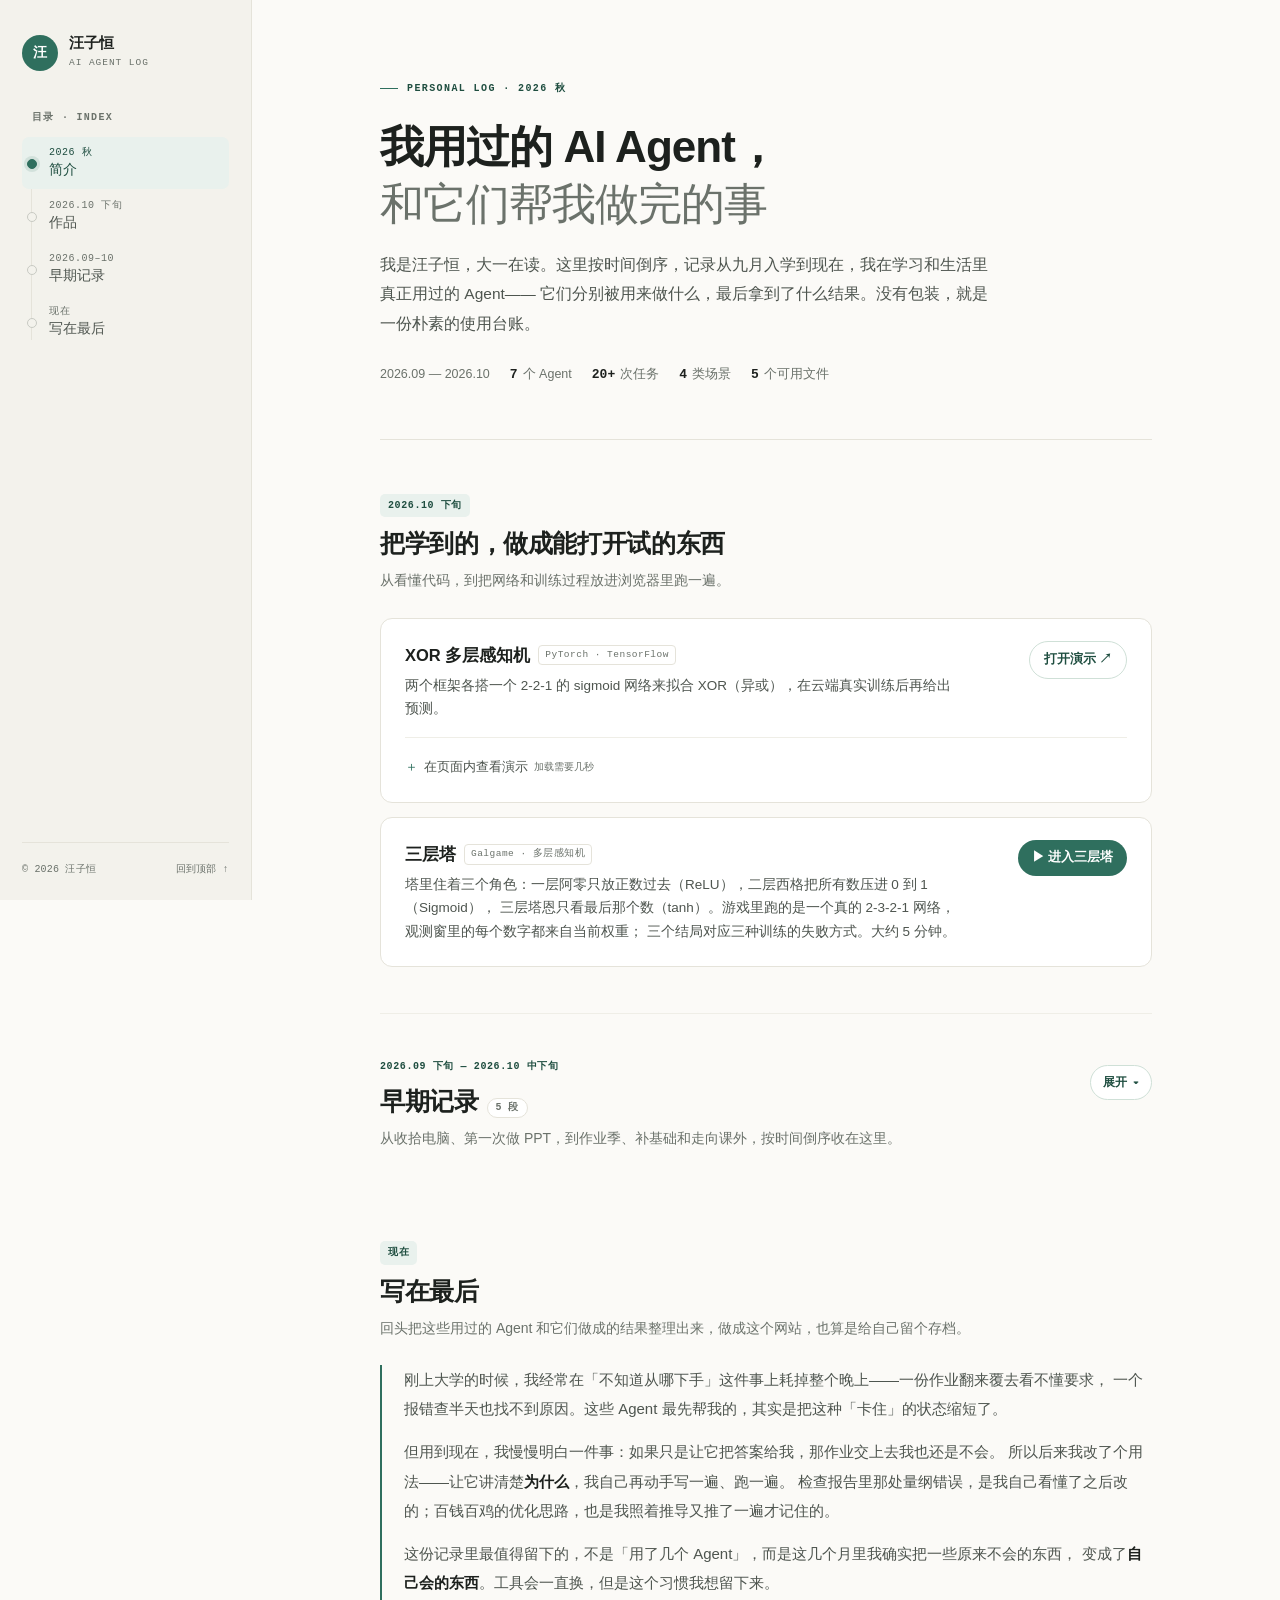
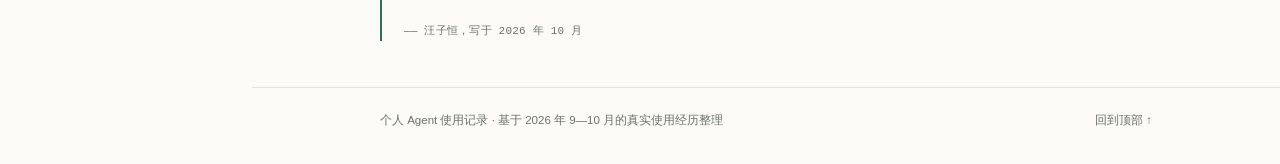
==== commit 81c10fa8: "Merge older timeline entries into a folded archive" ====
--- a/index.html
+++ b/index.html
@@ -258,6 +258,51 @@
     border:1px solid var(--line);border-radius:8px;overflow:hidden;
   }
   .demo-frame iframe{display:block;width:100%;height:640px;border:0;}
+
+  /* ---------- 折叠的早期记录 ---------- */
+  .archive{padding:44px 0 36px;}
+  .archive > summary{
+    display:flex;align-items:flex-start;justify-content:space-between;gap:24px;
+    cursor:pointer;list-style:none;border-radius:6px;
+  }
+  .archive > summary::-webkit-details-marker{display:none;}
+  .archive > summary::marker{content:"";}
+  .archive > summary:focus-visible{outline:2px solid var(--accent);outline-offset:6px;}
+  .archive-copy{min-width:0;}
+  .archive-kicker{
+    display:block;margin-bottom:9px;
+    font-family:var(--mono);font-size:10px;font-weight:600;
+    letter-spacing:.06em;color:var(--accent-ink);
+  }
+  .archive-title{
+    display:flex;align-items:baseline;flex-wrap:wrap;gap:8px;
+    font-size:clamp(21px,2.4vw,25px);font-weight:660;
+    letter-spacing:-.015em;line-height:1.4;color:var(--ink);
+  }
+  .archive-title .count{
+    font-family:var(--mono);font-size:10px;font-weight:600;letter-spacing:.04em;
+    color:var(--ink-mute);border:1px solid var(--line);border-radius:999px;
+    padding:2px 8px;background:var(--surface);
+  }
+  .archive-desc{display:block;margin-top:7px;font-size:14px;line-height:1.8;color:var(--ink-mute);}
+  .archive-action{
+    flex:0 0 auto;display:inline-flex;align-items:center;gap:6px;
+    margin-top:7px;padding:6px 12px;
+    font-size:12px;font-weight:600;color:var(--accent-ink);
+    background:var(--surface);border:1px solid #cfe0d7;border-radius:999px;
+    white-space:nowrap;transition:background .15s ease,border-color .15s ease;
+  }
+  .archive > summary:hover .archive-action{background:var(--accent-soft);border-color:var(--accent);}
+  .archive-action .chev{display:inline-block;font-size:11px;line-height:1;transition:transform .2s ease;}
+  .archive[open] .archive-action .chev{transform:rotate(180deg);}
+  .archive-action .when-open{display:none;}
+  .archive[open] .archive-action .when-open{display:inline;}
+  .archive[open] .archive-action .when-closed{display:none;}
+  .archive[open] > summary{padding-bottom:20px;border-bottom:1px solid var(--line-soft);}
+  .archive-body{margin-top:26px;}
+  .archive-body > .section{padding:38px 0 34px;}
+  .archive-body > .section:first-child{padding-top:0;}
+  .archive-body > .section:last-child{padding-bottom:0;border-bottom:0;}
 
   /* ---------- 结语 ---------- */
   .closing-body{border-left:2px solid var(--accent);padding-left:22px;}
@@ -320,6 +365,11 @@
     .entry-icon{width:32px;height:32px;font-size:15px;}
     .work{padding:18px 16px;}
     .work-head{flex-direction:column;gap:12px;}
+    .archive{padding:36px 0 30px;}
+    .archive > summary{flex-direction:column;gap:14px;}
+    .archive-action{margin-top:0;}
+    .archive-body > .section{padding:30px 0 26px;}
+    .archive-body > .section:first-child{padding-top:0;}
     .closing-body{padding-left:16px;}
     .demo-frame iframe{height:520px;}
   }
@@ -346,11 +396,7 @@
   <nav class="side-nav" aria-label="页面目录">
     <a href="#intro"><span class="nav-date">2026 秋</span><span class="nav-label">简介</span></a>
     <a href="#works"><span class="nav-date">2026.10 下旬</span><span class="nav-label">作品</span></a>
-    <a href="#oct-late"><span class="nav-date">2026.10 中下旬</span><span class="nav-label">走向课外</span></a>
-    <a href="#oct-mid"><span class="nav-date">2026.10 中旬</span><span class="nav-label">补基础</span></a>
-    <a href="#oct-early"><span class="nav-date">2026.10 上旬</span><span class="nav-label">作业季</span></a>
-    <a href="#sep-end"><span class="nav-date">2026.09 底</span><span class="nav-label">第一次 PPT</span></a>
-    <a href="#sep-late"><span class="nav-date">2026.09 下旬</span><span class="nav-label">收拾电脑</span></a>
+    <a href="#early"><span class="nav-date">2026.09–10</span><span class="nav-label">早期记录</span></a>
     <a href="#closing"><span class="nav-date">现在</span><span class="nav-label">写在最后</span></a>
   </nav>
 
@@ -369,11 +415,7 @@
   <nav class="m-nav" aria-label="页面目录">
     <a href="#intro">简介</a>
     <a href="#works">作品</a>
-    <a href="#oct-late">10 中下旬</a>
-    <a href="#oct-mid">10 中旬</a>
-    <a href="#oct-early">10 上旬</a>
-    <a href="#sep-end">09 底</a>
-    <a href="#sep-late">09 下旬</a>
+    <a href="#early">早期记录</a>
     <a href="#closing">结语</a>
   </nav>
 </header>
@@ -440,292 +482,309 @@
       </div>
     </section>
 
-    <!-- ========== 2026.10 中下旬 ========== -->
-    <section class="section" id="oct-late">
-      <div class="sec-head">
-        <div class="sec-kicker"><span class="sec-date">2026.10 中下旬</span></div>
-        <h2>从课内走向课外</h2>
-        <p>开始用它准备校新闻中心的面试、找教材资源——用途从「交差」变成了「自己想做的事」。</p>
+    <!-- ========== 2026.09–10 中下旬 · 早期记录（折叠） ========== -->
+    <details class="section archive" id="early">
+      <summary>
+        <span class="archive-copy">
+          <span class="archive-kicker">2026.09 下旬 — 2026.10 中下旬</span>
+          <span class="archive-title">早期记录 <span class="count">5 段</span></span>
+          <span class="archive-desc">从收拾电脑、第一次做 PPT，到作业季、补基础和走向课外，按时间倒序收在这里。</span>
+        </span>
+        <span class="archive-action">
+          <span class="when-closed">展开</span>
+          <span class="when-open">收起</span>
+          <span class="chev" aria-hidden="true">▾</span>
+        </span>
+      </summary>
+      <div class="archive-body">
+        <!-- ========== 2026.10 中下旬 ========== -->
+        <section class="section">
+          <div class="sec-head">
+            <div class="sec-kicker"><span class="sec-date">2026.10 中下旬</span></div>
+            <h2>从课内走向课外</h2>
+            <p>开始用它准备校新闻中心的面试、找教材资源——用途从「交差」变成了「自己想做的事」。</p>
+          </div>
+
+          <div class="entries">
+            <article class="entry">
+              <div class="entry-head">
+                <div class="entry-icon">🎤</div>
+                <div class="entry-title">
+                  <h3>面试准备助手 <span class="tag">校园生活</span></h3>
+                  <p class="role">为校新闻中心面试准备回答材料</p>
+                </div>
+              </div>
+              <div class="entry-body">
+                <div class="entry-col">
+                  <h4>做了什么</h4>
+                  <ul>
+                    <li>针对校新闻中心「海报创作 + 资料整理」的岗位，梳理自己的实际情况</li>
+                    <li>想清楚「有软件基础、但还没有成型作品」该怎么答</li>
+                    <li>准备在学长学姐的面谈里，展示「能干活、好带」</li>
+                  </ul>
+                </div>
+                <div class="entry-col result">
+                  <h4>结果</h4>
+                  <ul>
+                    <li>理清重点：<b>筛的是能不能干活，不是有没有作品集</b></li>
+                    <li>拿到一套贴合真实情况的回答思路，不是套话</li>
+                    <li>面试时心里有底，表达更有条理</li>
+                  </ul>
+                </div>
+              </div>
+              <div class="prompt">
+                <span class="k">当时下的指令</span>
+                <q>我要参加校新闻中心的面试，负责海报创作和资料整理，帮我准备一些回答材料</q>
+              </div>
+            </article>
+
+            <article class="entry">
+              <div class="entry-head">
+                <div class="entry-icon">🔍</div>
+                <div class="entry-title">
+                  <h3>资源检索助手 <span class="tag">技能探索</span></h3>
+                  <p class="role">找教材配套资源、找公开课件</p>
+                </div>
+              </div>
+              <div class="entry-body">
+                <div class="entry-col">
+                  <h4>做了什么</h4>
+                  <ul>
+                    <li>拍照上传一本教材封面，让它帮忙找<b>公开的配套讲义和课件</b></li>
+                    <li>不满足于随手搜到的链接，核实来源是否官方、是否真的能下载</li>
+                    <li>把找到的资源整理成一个可以点开就跳转的索引页</li>
+                  </ul>
+                </div>
+                <div class="entry-col result">
+                  <h4>结果</h4>
+                  <ul>
+                    <li>找到作者团队官方免费开放的配套课件：<b>约 1500 页、50 节课</b></li>
+                    <li>整理出一份本地 HTML 索引页，放在桌面随时点开</li>
+                    <li>学会了「先找官方渠道」这个检索习惯</li>
+                  </ul>
+                </div>
+              </div>
+              <div class="prompt">
+                <span class="k">当时下的指令</span>
+                <q>在 github 上找到这本书的 PDF 版，文件放在桌面上</q>
+                <span class="sep" aria-hidden="true">·</span>
+                <q>找找这本书公开的教学课件</q>
+              </div>
+            </article>
+          </div>
+        </section>
+
+        <!-- ========== 2026.10 中旬 ========== -->
+        <section class="section">
+          <div class="sec-head">
+            <div class="sec-kicker"><span class="sec-date">2026.10 中旬</span></div>
+            <h2>边交作业，边补基础</h2>
+            <p>把课堂上含糊过去的概念，一个个问清楚。</p>
+          </div>
+
+          <div class="entries">
+            <article class="entry">
+              <div class="entry-head">
+                <div class="entry-icon">💡</div>
+                <div class="entry-title">
+                  <h3>编程答疑助手 <span class="tag">课程学习</span></h3>
+                  <p class="role">课后补概念、解经典例题</p>
+                </div>
+              </div>
+              <div class="entry-body">
+                <div class="entry-col">
+                  <h4>做了什么</h4>
+                  <ul>
+                    <li>问基础概念：Python 里怎么实现矩阵转置，要几种不同写法并对比</li>
+                    <li>解经典例题：用 for 循环解「百钱百鸡」，说清变量设计和运行流程</li>
+                    <li>搞懂小技巧：列表分块打印 <code>for n in range(0,len(lst),5)</code> 是怎么工作的</li>
+                  </ul>
+                </div>
+                <div class="entry-col result">
+                  <h4>结果</h4>
+                  <ul>
+                    <li>一次拿到 <b>3 种</b>矩阵转置写法：<code>zip(*m)</code>、列表推导、NumPy</li>
+                    <li>百钱百鸡从暴力枚举 <b>20 万次</b> 优化到数学推导 <b>O(1)</b></li>
+                    <li>课堂上没听懂的细节，课后自己补上了</li>
+                  </ul>
+                </div>
+              </div>
+              <div class="prompt">
+                <span class="k">当时下的指令</span>
+                <q>python 中怎么实现矩阵的转置</q>
+                <span class="sep" aria-hidden="true">·</span>
+                <q>python for 循环解决百钱百鸡问题</q>
+              </div>
+            </article>
+          </div>
+        </section>
+
+        <!-- ========== 2026.10 上旬 ========== -->
+        <section class="section">
+          <div class="sec-head">
+            <div class="sec-kicker"><span class="sec-date">2026.10 上旬</span></div>
+            <h2>进入作业季</h2>
+            <p>作业二、文件检查、经典例题集中出现，把「写完」和「写对」分开处理。</p>
+          </div>
+
+          <div class="entries">
+            <article class="entry">
+              <div class="entry-head">
+                <div class="entry-icon">🐍</div>
+                <div class="entry-title">
+                  <h3>代码作业助手 <span class="tag">课程学习</span></h3>
+                  <p class="role">完成课程作业、逐行讲解看不懂的代码</p>
+                </div>
+              </div>
+              <div class="entry-body">
+                <div class="entry-col">
+                  <h4>做了什么</h4>
+                  <ul>
+                    <li>把课程发下来的「作业二.zip」解压后，按题目要求补全 Python 代码</li>
+                    <li>对看不懂的代码<b>逐行解释</b>，比如 <code>prime_set = set(primes)</code> 为什么要转成集合</li>
+                    <li>讲清 <code>strip()</code>、<code>eval()</code> 这些基础但容易混的语法点</li>
+                  </ul>
+                </div>
+                <div class="entry-col result">
+                  <h4>结果</h4>
+                  <ul>
+                    <li>作业从「卡住」到能跑通、能交上去</li>
+                    <li>不只是拿到答案，还看懂了为什么这么写</li>
+                    <li>攒下一批自己写的、能直接复用的代码片段</li>
+                  </ul>
+                </div>
+              </div>
+              <div class="prompt">
+                <span class="k">当时下的指令</span>
+                <q>@作业二.zip 完成压缩包中编写代码的任务</q>
+                <span class="sep" aria-hidden="true">·</span>
+                <q>4_10.py 中 strip() 的作用</q>
+              </div>
+            </article>
+
+            <article class="entry">
+              <div class="entry-head">
+                <div class="entry-icon">✅</div>
+                <div class="entry-title">
+                  <h3>作业自检助手 <span class="tag">课程学习</span></h3>
+                  <p class="role">用要求文件逐条对照检查自己的作业</p>
+                </div>
+              </div>
+              <div class="entry-body">
+                <div class="entry-col">
+                  <h4>做了什么</h4>
+                  <ul>
+                    <li>把「要求文件」和「我的提交」一起交给它，让它逐条比对</li>
+                    <li>输出一份检查报告：符合 / 部分符合 / 不符合，并标注具体行号</li>
+                    <li>改完之后再复查一遍，确认之前的扣分点是否真的修好了</li>
+                  </ul>
+                </div>
+                <div class="entry-col result">
+                  <h4>结果</h4>
+                  <ul>
+                    <li>提交前发现一处量纲错误：<code>20 % V</code> 应为 <code>20000 / V</code></li>
+                    <li>用 <b>4 组</b>测试数据逐一验算，输出与手工计算完全吻合</li>
+                    <li>养成「交之前先自检一遍」的习惯</li>
+                  </ul>
+                </div>
+              </div>
+              <div class="prompt">
+                <span class="k">当时下的指令</span>
+                <q>以「文件二」中的要求作为验收标准，逐条检查「文件一」的实现是否合规</q>
+              </div>
+            </article>
+          </div>
+        </section>
+
+        <!-- ========== 2026.09 底 ========== -->
+        <section class="section">
+          <div class="sec-head">
+            <div class="sec-kicker"><span class="sec-date">2026.09 底</span></div>
+            <h2>第一次做汇报 PPT</h2>
+            <p>按老师给的排版要求，联网找资料，做出能交的 PPTX。</p>
+          </div>
+
+          <div class="entries">
+            <article class="entry">
+              <div class="entry-head">
+                <div class="entry-icon">📊</div>
+                <div class="entry-title">
+                  <h3>演示文稿助手 <span class="tag">课程学习</span></h3>
+                  <p class="role">做小组汇报 PPT、把 PDF 转成可编辑幻灯片</p>
+                </div>
+              </div>
+              <div class="entry-body">
+                <div class="entry-col">
+                  <h4>做了什么</h4>
+                  <ul>
+                    <li>按给定的排版要求，联网搜集资料并做成 <b>PPTX</b></li>
+                    <li>给已经做好的 PPT 补上<b>真实的实景照片</b>，而不是随便找的素材图</li>
+                    <li>把一份样张 PDF 转成可编辑的 PPT，方便继续改</li>
+                  </ul>
+                </div>
+                <div class="entry-col result">
+                  <h4>结果</h4>
+                  <ul>
+                    <li><b>7 张</b>配图全部可溯源到政府官网、央广网等公开页面</li>
+                    <li>逐张核对页面文字说明确认，没有凭文件名猜</li>
+                    <li>省下了大量「找图 + 排版」的时间</li>
+                  </ul>
+                </div>
+              </div>
+              <div class="prompt">
+                <span class="k">当时下的指令</span>
+                <q>联网搜索江苏省连云港市灌南县的相关资料并以此制作符合图片要求的 pptx 文件</q>
+              </div>
+            </article>
+          </div>
+        </section>
+
+        <!-- ========== 2026.09 下旬 ========== -->
+        <section class="section">
+          <div class="sec-head">
+            <div class="sec-kicker"><span class="sec-date">2026.09 下旬</span></div>
+            <h2>先让电脑安静下来</h2>
+            <p>第一件事不是学习，是关掉开机自启动、排查弹窗广告。</p>
+          </div>
+
+          <div class="entries">
+            <article class="entry">
+              <div class="entry-head">
+                <div class="entry-icon">🛠️</div>
+                <div class="entry-title">
+                  <h3>电脑维护助手 <span class="tag">设备与效率</span></h3>
+                  <p class="role">排查弹窗广告、整理开机启动项</p>
+                </div>
+              </div>
+              <div class="entry-body">
+                <div class="entry-col">
+                  <h4>做了什么</h4>
+                  <ul>
+                    <li>查清反复出现的<b>弹窗广告</b>到底来自哪些程序</li>
+                    <li>把相关目录整体移到隔离文件夹，而不是直接删除</li>
+                    <li>处理掉后台的开机自启动项，让开机更清爽</li>
+                  </ul>
+                </div>
+                <div class="entry-col result">
+                  <h4>结果</h4>
+                  <ul>
+                    <li><b>27 个</b>弹窗相关目录被隔离，采用移动而非删除，随时可还原</li>
+                    <li>搞清楚了还残留哪些需要管理员权限才能处理的部分</li>
+                    <li>电脑安静了不少，也学会了怎么自己排查这类问题</li>
+                  </ul>
+                </div>
+              </div>
+              <div class="prompt">
+                <span class="k">当时下的指令</span>
+                <q>我的电脑有广告弹窗，帮我检查来自哪</q>
+                <span class="sep" aria-hidden="true">·</span>
+                <q>关闭 WorkBuddy 的开机自启动</q>
+              </div>
+            </article>
+          </div>
+        </section>
       </div>
-
-      <div class="entries">
-        <article class="entry">
-          <div class="entry-head">
-            <div class="entry-icon">🎤</div>
-            <div class="entry-title">
-              <h3>面试准备助手 <span class="tag">校园生活</span></h3>
-              <p class="role">为校新闻中心面试准备回答材料</p>
-            </div>
-          </div>
-          <div class="entry-body">
-            <div class="entry-col">
-              <h4>做了什么</h4>
-              <ul>
-                <li>针对校新闻中心「海报创作 + 资料整理」的岗位，梳理自己的实际情况</li>
-                <li>想清楚「有软件基础、但还没有成型作品」该怎么答</li>
-                <li>准备在学长学姐的面谈里，展示「能干活、好带」</li>
-              </ul>
-            </div>
-            <div class="entry-col result">
-              <h4>结果</h4>
-              <ul>
-                <li>理清重点：<b>筛的是能不能干活，不是有没有作品集</b></li>
-                <li>拿到一套贴合真实情况的回答思路，不是套话</li>
-                <li>面试时心里有底，表达更有条理</li>
-              </ul>
-            </div>
-          </div>
-          <div class="prompt">
-            <span class="k">当时下的指令</span>
-            <q>我要参加校新闻中心的面试，负责海报创作和资料整理，帮我准备一些回答材料</q>
-          </div>
-        </article>
-
-        <article class="entry">
-          <div class="entry-head">
-            <div class="entry-icon">🔍</div>
-            <div class="entry-title">
-              <h3>资源检索助手 <span class="tag">技能探索</span></h3>
-              <p class="role">找教材配套资源、找公开课件</p>
-            </div>
-          </div>
-          <div class="entry-body">
-            <div class="entry-col">
-              <h4>做了什么</h4>
-              <ul>
-                <li>拍照上传一本教材封面，让它帮忙找<b>公开的配套讲义和课件</b></li>
-                <li>不满足于随手搜到的链接，核实来源是否官方、是否真的能下载</li>
-                <li>把找到的资源整理成一个可以点开就跳转的索引页</li>
-              </ul>
-            </div>
-            <div class="entry-col result">
-              <h4>结果</h4>
-              <ul>
-                <li>找到作者团队官方免费开放的配套课件：<b>约 1500 页、50 节课</b></li>
-                <li>整理出一份本地 HTML 索引页，放在桌面随时点开</li>
-                <li>学会了「先找官方渠道」这个检索习惯</li>
-              </ul>
-            </div>
-          </div>
-          <div class="prompt">
-            <span class="k">当时下的指令</span>
-            <q>在 github 上找到这本书的 PDF 版，文件放在桌面上</q>
-            <span class="sep" aria-hidden="true">·</span>
-            <q>找找这本书公开的教学课件</q>
-          </div>
-        </article>
-      </div>
-    </section>
-
-    <!-- ========== 2026.10 中旬 ========== -->
-    <section class="section" id="oct-mid">
-      <div class="sec-head">
-        <div class="sec-kicker"><span class="sec-date">2026.10 中旬</span></div>
-        <h2>边交作业，边补基础</h2>
-        <p>把课堂上含糊过去的概念，一个个问清楚。</p>
-      </div>
-
-      <div class="entries">
-        <article class="entry">
-          <div class="entry-head">
-            <div class="entry-icon">💡</div>
-            <div class="entry-title">
-              <h3>编程答疑助手 <span class="tag">课程学习</span></h3>
-              <p class="role">课后补概念、解经典例题</p>
-            </div>
-          </div>
-          <div class="entry-body">
-            <div class="entry-col">
-              <h4>做了什么</h4>
-              <ul>
-                <li>问基础概念：Python 里怎么实现矩阵转置，要几种不同写法并对比</li>
-                <li>解经典例题：用 for 循环解「百钱百鸡」，说清变量设计和运行流程</li>
-                <li>搞懂小技巧：列表分块打印 <code>for n in range(0,len(lst),5)</code> 是怎么工作的</li>
-              </ul>
-            </div>
-            <div class="entry-col result">
-              <h4>结果</h4>
-              <ul>
-                <li>一次拿到 <b>3 种</b>矩阵转置写法：<code>zip(*m)</code>、列表推导、NumPy</li>
-                <li>百钱百鸡从暴力枚举 <b>20 万次</b> 优化到数学推导 <b>O(1)</b></li>
-                <li>课堂上没听懂的细节，课后自己补上了</li>
-              </ul>
-            </div>
-          </div>
-          <div class="prompt">
-            <span class="k">当时下的指令</span>
-            <q>python 中怎么实现矩阵的转置</q>
-            <span class="sep" aria-hidden="true">·</span>
-            <q>python for 循环解决百钱百鸡问题</q>
-          </div>
-        </article>
-      </div>
-    </section>
-
-    <!-- ========== 2026.10 上旬 ========== -->
-    <section class="section" id="oct-early">
-      <div class="sec-head">
-        <div class="sec-kicker"><span class="sec-date">2026.10 上旬</span></div>
-        <h2>进入作业季</h2>
-        <p>作业二、文件检查、经典例题集中出现，把「写完」和「写对」分开处理。</p>
-      </div>
-
-      <div class="entries">
-        <article class="entry">
-          <div class="entry-head">
-            <div class="entry-icon">🐍</div>
-            <div class="entry-title">
-              <h3>代码作业助手 <span class="tag">课程学习</span></h3>
-              <p class="role">完成课程作业、逐行讲解看不懂的代码</p>
-            </div>
-          </div>
-          <div class="entry-body">
-            <div class="entry-col">
-              <h4>做了什么</h4>
-              <ul>
-                <li>把课程发下来的「作业二.zip」解压后，按题目要求补全 Python 代码</li>
-                <li>对看不懂的代码<b>逐行解释</b>，比如 <code>prime_set = set(primes)</code> 为什么要转成集合</li>
-                <li>讲清 <code>strip()</code>、<code>eval()</code> 这些基础但容易混的语法点</li>
-              </ul>
-            </div>
-            <div class="entry-col result">
-              <h4>结果</h4>
-              <ul>
-                <li>作业从「卡住」到能跑通、能交上去</li>
-                <li>不只是拿到答案，还看懂了为什么这么写</li>
-                <li>攒下一批自己写的、能直接复用的代码片段</li>
-              </ul>
-            </div>
-          </div>
-          <div class="prompt">
-            <span class="k">当时下的指令</span>
-            <q>@作业二.zip 完成压缩包中编写代码的任务</q>
-            <span class="sep" aria-hidden="true">·</span>
-            <q>4_10.py 中 strip() 的作用</q>
-          </div>
-        </article>
-
-        <article class="entry">
-          <div class="entry-head">
-            <div class="entry-icon">✅</div>
-            <div class="entry-title">
-              <h3>作业自检助手 <span class="tag">课程学习</span></h3>
-              <p class="role">用要求文件逐条对照检查自己的作业</p>
-            </div>
-          </div>
-          <div class="entry-body">
-            <div class="entry-col">
-              <h4>做了什么</h4>
-              <ul>
-                <li>把「要求文件」和「我的提交」一起交给它，让它逐条比对</li>
-                <li>输出一份检查报告：符合 / 部分符合 / 不符合，并标注具体行号</li>
-                <li>改完之后再复查一遍，确认之前的扣分点是否真的修好了</li>
-              </ul>
-            </div>
-            <div class="entry-col result">
-              <h4>结果</h4>
-              <ul>
-                <li>提交前发现一处量纲错误：<code>20 % V</code> 应为 <code>20000 / V</code></li>
-                <li>用 <b>4 组</b>测试数据逐一验算，输出与手工计算完全吻合</li>
-                <li>养成「交之前先自检一遍」的习惯</li>
-              </ul>
-            </div>
-          </div>
-          <div class="prompt">
-            <span class="k">当时下的指令</span>
-            <q>以「文件二」中的要求作为验收标准，逐条检查「文件一」的实现是否合规</q>
-          </div>
-        </article>
-      </div>
-    </section>
-
-    <!-- ========== 2026.09 底 ========== -->
-    <section class="section" id="sep-end">
-      <div class="sec-head">
-        <div class="sec-kicker"><span class="sec-date">2026.09 底</span></div>
-        <h2>第一次做汇报 PPT</h2>
-        <p>按老师给的排版要求，联网找资料，做出能交的 PPTX。</p>
-      </div>
-
-      <div class="entries">
-        <article class="entry">
-          <div class="entry-head">
-            <div class="entry-icon">📊</div>
-            <div class="entry-title">
-              <h3>演示文稿助手 <span class="tag">课程学习</span></h3>
-              <p class="role">做小组汇报 PPT、把 PDF 转成可编辑幻灯片</p>
-            </div>
-          </div>
-          <div class="entry-body">
-            <div class="entry-col">
-              <h4>做了什么</h4>
-              <ul>
-                <li>按给定的排版要求，联网搜集资料并做成 <b>PPTX</b></li>
-                <li>给已经做好的 PPT 补上<b>真实的实景照片</b>，而不是随便找的素材图</li>
-                <li>把一份样张 PDF 转成可编辑的 PPT，方便继续改</li>
-              </ul>
-            </div>
-            <div class="entry-col result">
-              <h4>结果</h4>
-              <ul>
-                <li><b>7 张</b>配图全部可溯源到政府官网、央广网等公开页面</li>
-                <li>逐张核对页面文字说明确认，没有凭文件名猜</li>
-                <li>省下了大量「找图 + 排版」的时间</li>
-              </ul>
-            </div>
-          </div>
-          <div class="prompt">
-            <span class="k">当时下的指令</span>
-            <q>联网搜索江苏省连云港市灌南县的相关资料并以此制作符合图片要求的 pptx 文件</q>
-          </div>
-        </article>
-      </div>
-    </section>
-
-    <!-- ========== 2026.09 下旬 ========== -->
-    <section class="section" id="sep-late">
-      <div class="sec-head">
-        <div class="sec-kicker"><span class="sec-date">2026.09 下旬</span></div>
-        <h2>先让电脑安静下来</h2>
-        <p>第一件事不是学习，是关掉开机自启动、排查弹窗广告。</p>
-      </div>
-
-      <div class="entries">
-        <article class="entry">
-          <div class="entry-head">
-            <div class="entry-icon">🛠️</div>
-            <div class="entry-title">
-              <h3>电脑维护助手 <span class="tag">设备与效率</span></h3>
-              <p class="role">排查弹窗广告、整理开机启动项</p>
-            </div>
-          </div>
-          <div class="entry-body">
-            <div class="entry-col">
-              <h4>做了什么</h4>
-              <ul>
-                <li>查清反复出现的<b>弹窗广告</b>到底来自哪些程序</li>
-                <li>把相关目录整体移到隔离文件夹，而不是直接删除</li>
-                <li>处理掉后台的开机自启动项，让开机更清爽</li>
-              </ul>
-            </div>
-            <div class="entry-col result">
-              <h4>结果</h4>
-              <ul>
-                <li><b>27 个</b>弹窗相关目录被隔离，采用移动而非删除，随时可还原</li>
-                <li>搞清楚了还残留哪些需要管理员权限才能处理的部分</li>
-                <li>电脑安静了不少，也学会了怎么自己排查这类问题</li>
-              </ul>
-            </div>
-          </div>
-          <div class="prompt">
-            <span class="k">当时下的指令</span>
-            <q>我的电脑有广告弹窗，帮我检查来自哪</q>
-            <span class="sep" aria-hidden="true">·</span>
-            <q>关闭 WorkBuddy 的开机自启动</q>
-          </div>
-        </article>
-      </div>
-    </section>
+    </details>
 
     <!-- ========== 现在 · 写在最后 ========== -->
     <section class="section" id="closing">
@@ -766,9 +825,21 @@
 <script>
 (function () {
   var links = Array.prototype.slice.call(document.querySelectorAll('.side-nav a, .m-nav a'));
-  var sections = Array.prototype.slice.call(document.querySelectorAll('header[id], section[id]'));
+  var sections = Array.prototype.slice.call(document.querySelectorAll('header[id], section[id], details[id]'));
   if (!links.length || !sections.length) return;
   var lastActive = null;
+  var earlySection = document.getElementById('early');
+  if (earlySection) {
+    links.forEach(function (link) {
+      if (link.getAttribute('href') === '#early') {
+        link.addEventListener('click', function () { earlySection.open = true; });
+      }
+    });
+    if (window.location.hash === '#early') earlySection.open = true;
+    earlySection.addEventListener('toggle', function () {
+      window.requestAnimationFrame(updateActive);
+    });
+  }
 
   function updateActive() {
     var marker = window.scrollY + 150;
